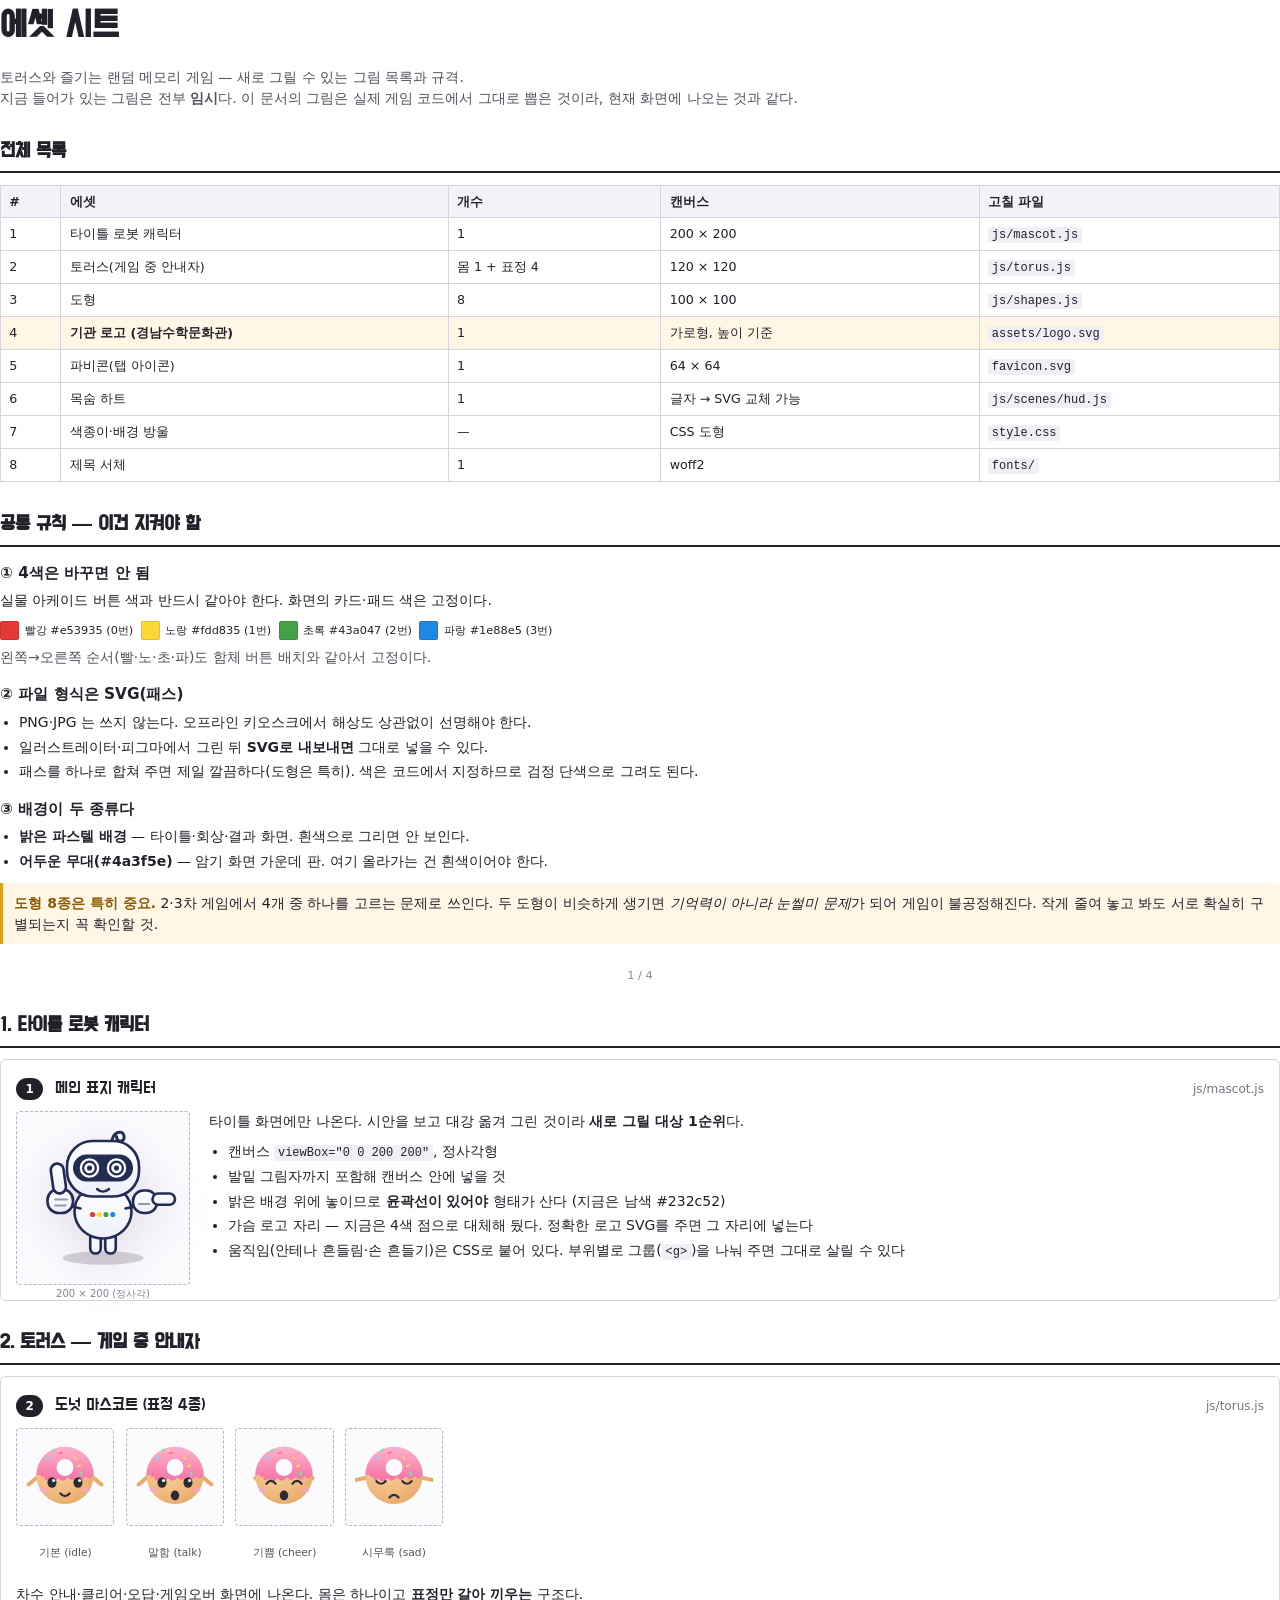
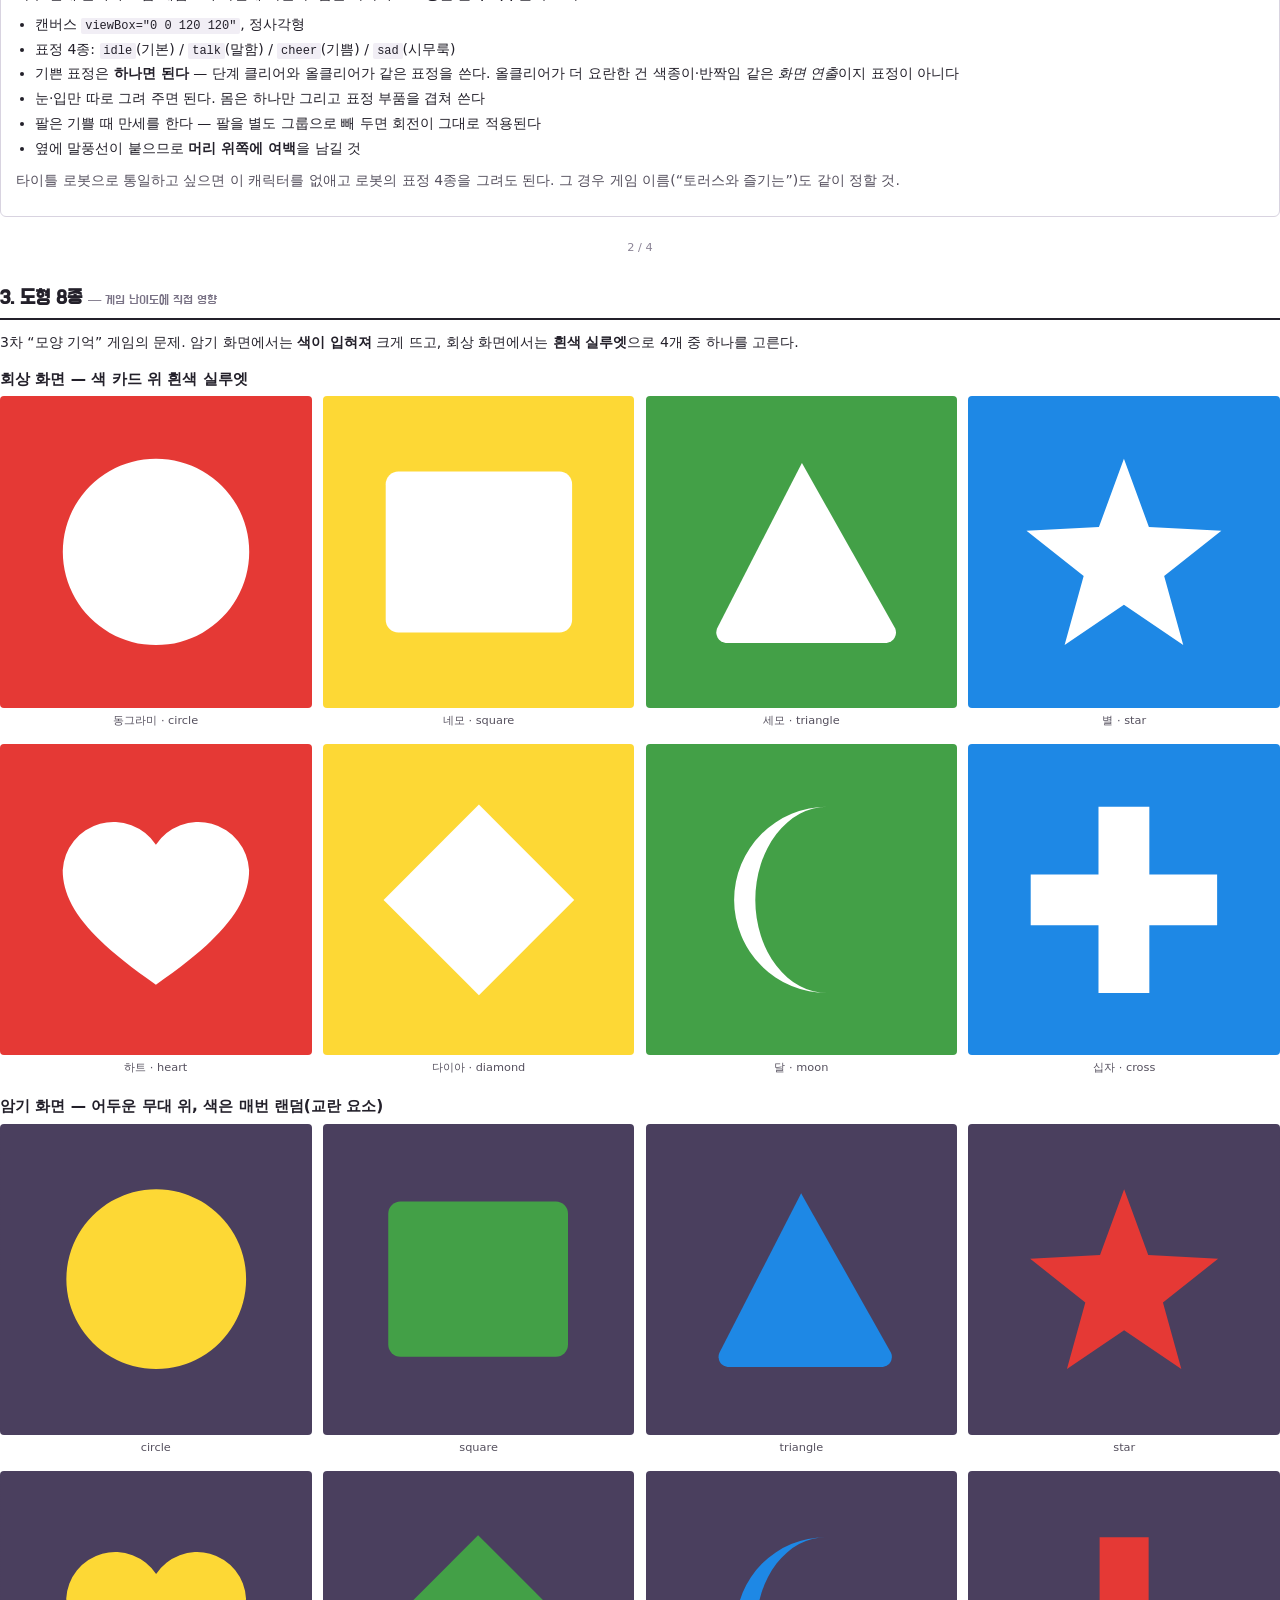
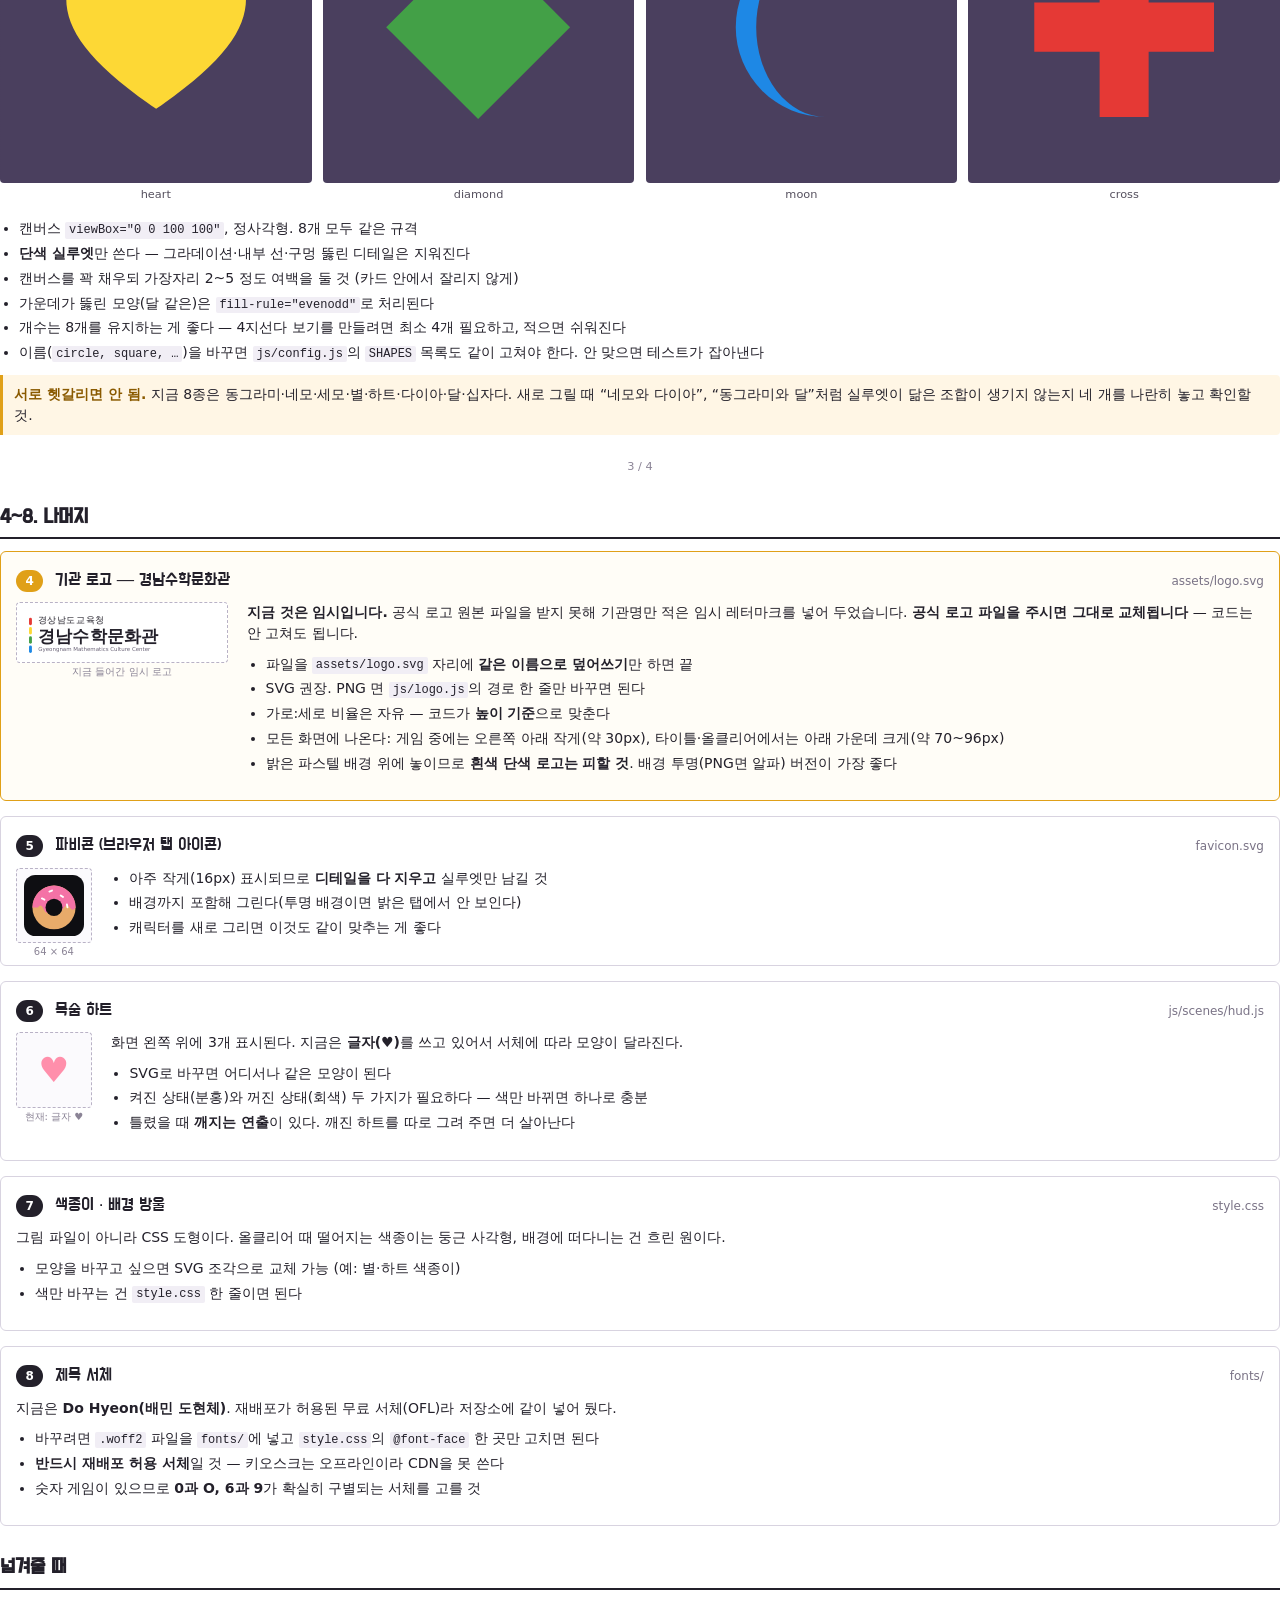
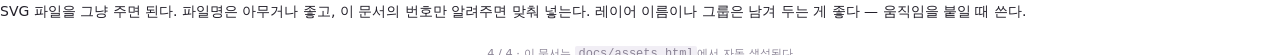
==== docs/assets.html @ 776a16c3 "토러스 표정에서 celebrate 를 없애고 cheer 로 합친다 cheer(단계 클리어)와 celebrate(올클리어)는 눈·입·팔·몸 애니메이션이 완전히 같았고, 차이는 스프링" ====
<!DOCTYPE html>
<html lang="ko">
<head>
<meta charset="utf-8">
<title>에셋 시트 — 토러스와 즐기는 랜덤 메모리 게임</title>

<!-- 게임의 실제 스타일을 그대로 불러와, 시트에 찍히는 그림이 게임 화면과 같게 한다 -->
<link rel="stylesheet" href="../style.css">

<style>
  /* style.css 는 키오스크용이라 화면을 꽉 채우고 스크롤을 막는다.
     인쇄용 문서에서는 그 설정을 되돌려야 여러 장으로 나뉜다. */
  html, body {
    height: auto !important;
    overflow: visible !important;
    background: #fff !important;
    cursor: auto !important;
    color: #23202a;
    font-family: system-ui, -apple-system, 'Apple SD Gothic Neo', 'Malgun Gothic', sans-serif;
    font-size: 10.5pt;
    line-height: 1.5;
  }
  body::before, body::after { display: none !important; }

  @page { size: A4; margin: 14mm 13mm; }

  .page { break-after: page; }
  .page:last-child { break-after: auto; }

  h1 { font-family: 'Do Hyeon', sans-serif; font-size: 26pt; margin: 0 0 4mm; }
  h2 {
    font-family: 'Do Hyeon', sans-serif; font-size: 15pt;
    margin: 7mm 0 3mm; padding-bottom: 1.5mm;
    border-bottom: 2px solid #23202a;
  }
  h3 { font-size: 11.5pt; margin: 4mm 0 1.5mm; }
  p  { margin: 0 0 2.5mm; }
  ul { margin: 0 0 3mm; padding-left: 5mm; }
  li { margin-bottom: 1mm; }
  code {
    font-family: ui-monospace, Menlo, Consolas, monospace;
    font-size: 9pt; background: #f1eef5; padding: 0.3mm 1mm; border-radius: 2px;
  }
  .lead { color: #55505e; }
  .warn {
    background: #fff6e5; border-left: 3px solid #e0a018;
    padding: 2.5mm 3mm; margin: 3mm 0; border-radius: 0 4px 4px 0;
  }
  .warn strong { color: #8a5a00; }

  table { width: 100%; border-collapse: collapse; margin: 2mm 0 4mm; font-size: 9.5pt; }
  th, td { border: 1px solid #d8d3e0; padding: 1.6mm 2.2mm; text-align: left; vertical-align: top; }
  th { background: #f4f1f8; font-weight: 600; white-space: nowrap; }

  /* 에셋 한 칸 */
  .asset {
    border: 1px solid #d8d3e0; border-radius: 6px;
    padding: 4mm; margin-bottom: 4mm; break-inside: avoid;
  }
  .asset-head { display: flex; align-items: baseline; gap: 3mm; margin-bottom: 2.5mm; }
  .asset-no {
    background: #23202a; color: #fff; border-radius: 999px;
    padding: 0.5mm 2.5mm; font-size: 9pt; font-weight: 700;
  }
  .asset-name { font-family: 'Do Hyeon', sans-serif; font-size: 13pt; }
  .asset-file { color: #7a7386; font-size: 9pt; margin-left: auto; }

  .asset-row { display: flex; gap: 5mm; align-items: flex-start; }
  .asset-art {
    flex: 0 0 auto; display: flex; gap: 3mm; flex-wrap: wrap;
    align-items: flex-end; justify-content: center;
  }
  .asset-spec { flex: 1; min-width: 0; }

  /* 그림을 담는 규격 상자 — 캔버스 비율을 눈으로 확인하라고 테두리를 둔다 */
  .box {
    border: 1px dashed #b9b2c6; border-radius: 4px;
    display: flex; align-items: center; justify-content: center;
    background: #fbfafd; position: relative;
  }
  .box.dark { background: #4a3f5e; border-color: #4a3f5e; }
  .box-cap {
    position: absolute; bottom: -4.5mm; left: 0; right: 0;
    text-align: center; font-size: 7.5pt; color: #8b8496;
  }
  .art-item { display: flex; flex-direction: column; align-items: center; gap: 5mm; }
  .art-label { font-size: 8pt; color: #55505e; }

  .swatches { display: flex; gap: 2mm; flex-wrap: wrap; }
  .sw { display: flex; align-items: center; gap: 1.5mm; font-size: 8.5pt; }
  .sw i { width: 5mm; height: 5mm; border-radius: 2px; display: block; border: 1px solid rgba(0,0,0,.12); }

  .shape-grid { display: grid; grid-template-columns: repeat(4, 1fr); gap: 4mm 3mm; }
  .shape-cell { text-align: center; }
  .shape-cell .box { width: 100%; aspect-ratio: 1; margin-bottom: 1mm; }
  .shape-cell .art-label { font-size: 8.5pt; }

  .torus-row { display: flex; gap: 3mm; }
  .torus-row .art-item .box { width: 26mm; height: 26mm; }

  .footer { margin-top: 6mm; font-size: 8.5pt; color: #8b8496; text-align: center; }

  /* 인쇄 시 색이 빠지지 않게 */
  * { -webkit-print-color-adjust: exact; print-color-adjust: exact; }
</style>
</head>
<body>

<!-- ================= 1쪽: 개요 ================= -->
<section class="page">
  <h1>에셋 시트</h1>
  <p class="lead">
    토러스와 즐기는 랜덤 메모리 게임 — 새로 그릴 수 있는 그림 목록과 규격.<br>
    지금 들어가 있는 그림은 전부 <strong>임시</strong>다. 이 문서의 그림은 실제 게임 코드에서
    그대로 뽑은 것이라, 현재 화면에 나오는 것과 같다.
  </p>

  <h2>전체 목록</h2>
  <table>
    <tr><th>#</th><th>에셋</th><th>개수</th><th>캔버스</th><th>고칠 파일</th></tr>
    <tr><td>1</td><td>타이틀 로봇 캐릭터</td><td>1</td><td>200 × 200</td><td><code>js/mascot.js</code></td></tr>
    <tr><td>2</td><td>토러스(게임 중 안내자)</td><td>몸 1 + 표정 4</td><td>120 × 120</td><td><code>js/torus.js</code></td></tr>
    <tr><td>3</td><td>도형</td><td>8</td><td>100 × 100</td><td><code>js/shapes.js</code></td></tr>
    <tr style="background:#fff6e5"><td>4</td><td><strong>기관 로고 (경남수학문화관)</strong></td><td>1</td><td>가로형, 높이 기준</td><td><code>assets/logo.svg</code></td></tr>
    <tr><td>5</td><td>파비콘(탭 아이콘)</td><td>1</td><td>64 × 64</td><td><code>favicon.svg</code></td></tr>
    <tr><td>6</td><td>목숨 하트</td><td>1</td><td>글자 → SVG 교체 가능</td><td><code>js/scenes/hud.js</code></td></tr>
    <tr><td>7</td><td>색종이·배경 방울</td><td>—</td><td>CSS 도형</td><td><code>style.css</code></td></tr>
    <tr><td>8</td><td>제목 서체</td><td>1</td><td>woff2</td><td><code>fonts/</code></td></tr>
  </table>

  <h2>공통 규칙 — 이건 지켜야 함</h2>

  <h3>① 4색은 바꾸면 안 됨</h3>
  <p>실물 아케이드 버튼 색과 반드시 같아야 한다. 화면의 카드·패드 색은 고정이다.</p>
  <div class="swatches">
    <span class="sw"><i style="background:#e53935"></i> 빨강 #e53935 (0번)</span>
    <span class="sw"><i style="background:#fdd835"></i> 노랑 #fdd835 (1번)</span>
    <span class="sw"><i style="background:#43a047"></i> 초록 #43a047 (2번)</span>
    <span class="sw"><i style="background:#1e88e5"></i> 파랑 #1e88e5 (3번)</span>
  </div>
  <p class="lead" style="margin-top:2mm">
    왼쪽→오른쪽 순서(빨·노·초·파)도 함체 버튼 배치와 같아서 고정이다.
  </p>

  <h3>② 파일 형식은 SVG(패스)</h3>
  <ul>
    <li>PNG·JPG 는 쓰지 않는다. 오프라인 키오스크에서 해상도 상관없이 선명해야 한다.</li>
    <li>일러스트레이터·피그마에서 그린 뒤 <strong>SVG로 내보내면</strong> 그대로 넣을 수 있다.</li>
    <li>패스를 하나로 합쳐 주면 제일 깔끔하다(도형은 특히). 색은 코드에서 지정하므로 검정 단색으로 그려도 된다.</li>
  </ul>

  <h3>③ 배경이 두 종류다</h3>
  <ul>
    <li><strong>밝은 파스텔 배경</strong> — 타이틀·회상·결과 화면. 흰색으로 그리면 안 보인다.</li>
    <li><strong>어두운 무대(#4a3f5e)</strong> — 암기 화면 가운데 판. 여기 올라가는 건 흰색이어야 한다.</li>
  </ul>

  <div class="warn">
    <strong>도형 8종은 특히 중요.</strong> 2·3차 게임에서 4개 중 하나를 고르는 문제로 쓰인다.
    두 도형이 비슷하게 생기면 <em>기억력이 아니라 눈썰미 문제</em>가 되어 게임이 불공정해진다.
    작게 줄여 놓고 봐도 서로 확실히 구별되는지 꼭 확인할 것.
  </div>

  <div class="footer">1 / 4</div>
</section>

<!-- ================= 2쪽: 캐릭터 ================= -->
<section class="page">
  <h2>1. 타이틀 로봇 캐릭터</h2>
  <div class="asset">
    <div class="asset-head">
      <span class="asset-no">1</span>
      <span class="asset-name">메인 표지 캐릭터</span>
      <span class="asset-file">js/mascot.js</span>
    </div>
    <div class="asset-row">
      <div class="asset-art">
        <div class="art-item">
          <div class="box" style="width:46mm;height:46mm" id="slot-mascot">
            <span class="box-cap">200 × 200 (정사각)</span>
          </div>
        </div>
      </div>
      <div class="asset-spec">
        <p>타이틀 화면에만 나온다. 시안을 보고 대강 옮겨 그린 것이라 <strong>새로 그릴 대상 1순위</strong>다.</p>
        <ul>
          <li>캔버스 <code>viewBox="0 0 200 200"</code>, 정사각형</li>
          <li>발밑 그림자까지 포함해 캔버스 안에 넣을 것</li>
          <li>밝은 배경 위에 놓이므로 <strong>윤곽선이 있어야</strong> 형태가 산다 (지금은 남색 #232c52)</li>
          <li>가슴 로고 자리 — 지금은 4색 점으로 대체해 뒀다. 정확한 로고 SVG를 주면 그 자리에 넣는다</li>
          <li>움직임(안테나 흔들림·손 흔들기)은 CSS로 붙어 있다. 부위별로 그룹(<code>&lt;g&gt;</code>)을 나눠 주면 그대로 살릴 수 있다</li>
        </ul>
      </div>
    </div>
  </div>

  <h2>2. 토러스 — 게임 중 안내자</h2>
  <div class="asset">
    <div class="asset-head">
      <span class="asset-no">2</span>
      <span class="asset-name">도넛 마스코트 (표정 4종)</span>
      <span class="asset-file">js/torus.js</span>
    </div>
    <div class="torus-row" id="slot-torus"></div>
    <div class="asset-spec" style="margin-top:6mm">
      <p>차수 안내·클리어·오답·게임오버 화면에 나온다. 몸은 하나이고 <strong>표정만 갈아 끼우는</strong> 구조다.</p>
      <ul>
        <li>캔버스 <code>viewBox="0 0 120 120"</code>, 정사각형</li>
        <li>표정 4종: <code>idle</code>(기본) / <code>talk</code>(말함) / <code>cheer</code>(기쁨) / <code>sad</code>(시무룩)</li>
        <li>기쁜 표정은 <strong>하나면 된다</strong> — 단계 클리어와 올클리어가 같은 표정을 쓴다.
            올클리어가 더 요란한 건 색종이·반짝임 같은 <em>화면 연출</em>이지 표정이 아니다</li>
        <li>눈·입만 따로 그려 주면 된다. 몸은 하나만 그리고 표정 부품을 겹쳐 쓴다</li>
        <li>팔은 기쁠 때 만세를 한다 — 팔을 별도 그룹으로 빼 두면 회전이 그대로 적용된다</li>
        <li>옆에 말풍선이 붙으므로 <strong>머리 위쪽에 여백</strong>을 남길 것</li>
      </ul>
      <p class="lead">
        타이틀 로봇으로 통일하고 싶으면 이 캐릭터를 없애고 로봇의 표정 4종을 그려도 된다.
        그 경우 게임 이름(“토러스와 즐기는”)도 같이 정할 것.
      </p>
    </div>
  </div>

  <div class="footer">2 / 4</div>
</section>

<!-- ================= 3쪽: 도형 ================= -->
<section class="page">
  <h2>3. 도형 8종 <span style="font-size:10pt;font-weight:400;color:#7a7386">— 게임 난이도에 직접 영향</span></h2>

  <p>3차 “모양 기억” 게임의 문제. 암기 화면에서는 <strong>색이 입혀져</strong> 크게 뜨고,
     회상 화면에서는 <strong>흰색 실루엣</strong>으로 4개 중 하나를 고른다.</p>

  <h3>회상 화면 — 색 카드 위 흰색 실루엣</h3>
  <div class="shape-grid" id="slot-shapes-card"></div>

  <h3 style="margin-top:5mm">암기 화면 — 어두운 무대 위, 색은 매번 랜덤(교란 요소)</h3>
  <div class="shape-grid" id="slot-shapes-stage"></div>

  <div class="asset-spec" style="margin-top:4mm">
    <ul>
      <li>캔버스 <code>viewBox="0 0 100 100"</code>, 정사각형. 8개 모두 같은 규격</li>
      <li><strong>단색 실루엣</strong>만 쓴다 — 그라데이션·내부 선·구멍 뚫린 디테일은 지워진다</li>
      <li>캔버스를 꽉 채우되 가장자리 2~5 정도 여백을 둘 것 (카드 안에서 잘리지 않게)</li>
      <li>가운데가 뚫린 모양(달 같은)은 <code>fill-rule="evenodd"</code>로 처리된다</li>
      <li>개수는 8개를 유지하는 게 좋다 — 4지선다 보기를 만들려면 최소 4개 필요하고, 적으면 쉬워진다</li>
      <li>이름(<code>circle, square, …</code>)을 바꾸면 <code>js/config.js</code>의 <code>SHAPES</code> 목록도 같이 고쳐야 한다.
          안 맞으면 테스트가 잡아낸다</li>
    </ul>
    <div class="warn">
      <strong>서로 헷갈리면 안 됨.</strong> 지금 8종은 동그라미·네모·세모·별·하트·다이아·달·십자다.
      새로 그릴 때 “네모와 다이아”, “동그라미와 달”처럼 실루엣이 닮은 조합이 생기지 않는지
      네 개를 나란히 놓고 확인할 것.
    </div>
  </div>

  <div class="footer">3 / 4</div>
</section>

<!-- ================= 4쪽: 나머지 ================= -->
<section class="page">
  <h2>4~8. 나머지</h2>

  <div class="asset" style="border-color:#e0a018;background:#fffdf7">
    <div class="asset-head">
      <span class="asset-no" style="background:#e0a018">4</span>
      <span class="asset-name">기관 로고 — 경남수학문화관</span>
      <span class="asset-file">assets/logo.svg</span>
    </div>
    <div class="asset-row">
      <div class="asset-art">
        <div class="art-item">
          <div class="box" style="width:56mm;height:16mm;background:#fff">
            <img src="../assets/logo.svg" style="max-width:52mm;max-height:13mm" alt="">
            <span class="box-cap">지금 들어간 임시 로고</span>
          </div>
        </div>
      </div>
      <div class="asset-spec">
        <p><strong>지금 것은 임시입니다.</strong> 공식 로고 원본 파일을 받지 못해
           기관명만 적은 임시 레터마크를 넣어 두었습니다.
           <strong>공식 로고 파일을 주시면 그대로 교체됩니다</strong> — 코드는 안 고쳐도 됩니다.</p>
        <ul>
          <li>파일을 <code>assets/logo.svg</code> 자리에 <strong>같은 이름으로 덮어쓰기</strong>만 하면 끝</li>
          <li>SVG 권장. PNG 면 <code>js/logo.js</code>의 경로 한 줄만 바꾸면 된다</li>
          <li>가로:세로 비율은 자유 — 코드가 <strong>높이 기준</strong>으로 맞춘다</li>
          <li>모든 화면에 나온다: 게임 중에는 오른쪽 아래 작게(약 30px),
              타이틀·올클리어에서는 아래 가운데 크게(약 70~96px)</li>
          <li>밝은 파스텔 배경 위에 놓이므로 <strong>흰색 단색 로고는 피할 것</strong>.
              배경 투명(PNG면 알파) 버전이 가장 좋다</li>
        </ul>
      </div>
    </div>
  </div>

  <div class="asset">
    <div class="asset-head">
      <span class="asset-no">5</span><span class="asset-name">파비콘 (브라우저 탭 아이콘)</span>
      <span class="asset-file">favicon.svg</span>
    </div>
    <div class="asset-row">
      <div class="asset-art">
        <div class="art-item">
          <div class="box" style="width:20mm;height:20mm">
            <img src="../favicon.svg" style="width:16mm;height:16mm" alt="">
            <span class="box-cap">64 × 64</span>
          </div>
        </div>
      </div>
      <div class="asset-spec">
        <ul>
          <li>아주 작게(16px) 표시되므로 <strong>디테일을 다 지우고</strong> 실루엣만 남길 것</li>
          <li>배경까지 포함해 그린다(투명 배경이면 밝은 탭에서 안 보인다)</li>
          <li>캐릭터를 새로 그리면 이것도 같이 맞추는 게 좋다</li>
        </ul>
      </div>
    </div>
  </div>

  <div class="asset">
    <div class="asset-head">
      <span class="asset-no">6</span><span class="asset-name">목숨 하트</span>
      <span class="asset-file">js/scenes/hud.js</span>
    </div>
    <div class="asset-row">
      <div class="asset-art">
        <div class="art-item">
          <div class="box" style="width:20mm;height:20mm">
            <span style="font-size:26pt;color:#ff8fab">♥</span>
            <span class="box-cap">현재: 글자 ♥</span>
          </div>
        </div>
      </div>
      <div class="asset-spec">
        <p>화면 왼쪽 위에 3개 표시된다. 지금은 <strong>글자(♥)</strong>를 쓰고 있어서 서체에 따라 모양이 달라진다.</p>
        <ul>
          <li>SVG로 바꾸면 어디서나 같은 모양이 된다</li>
          <li>켜진 상태(분홍)와 꺼진 상태(회색) 두 가지가 필요하다 — 색만 바뀌면 하나로 충분</li>
          <li>틀렸을 때 <strong>깨지는 연출</strong>이 있다. 깨진 하트를 따로 그려 주면 더 살아난다</li>
        </ul>
      </div>
    </div>
  </div>

  <div class="asset">
    <div class="asset-head">
      <span class="asset-no">7</span><span class="asset-name">색종이 · 배경 방울</span>
      <span class="asset-file">style.css</span>
    </div>
    <div class="asset-spec">
      <p>그림 파일이 아니라 CSS 도형이다. 올클리어 때 떨어지는 색종이는 둥근 사각형,
         배경에 떠다니는 건 흐린 원이다.</p>
      <ul>
        <li>모양을 바꾸고 싶으면 SVG 조각으로 교체 가능 (예: 별·하트 색종이)</li>
        <li>색만 바꾸는 건 <code>style.css</code> 한 줄이면 된다</li>
      </ul>
    </div>
  </div>

  <div class="asset">
    <div class="asset-head">
      <span class="asset-no">8</span><span class="asset-name">제목 서체</span>
      <span class="asset-file">fonts/</span>
    </div>
    <div class="asset-spec">
      <p>지금은 <strong>Do Hyeon(배민 도현체)</strong>. 재배포가 허용된 무료 서체(OFL)라 저장소에 같이 넣어 뒀다.</p>
      <ul>
        <li>바꾸려면 <code>.woff2</code> 파일을 <code>fonts/</code>에 넣고 <code>style.css</code>의 <code>@font-face</code> 한 곳만 고치면 된다</li>
        <li><strong>반드시 재배포 허용 서체</strong>일 것 — 키오스크는 오프라인이라 CDN을 못 쓴다</li>
        <li>숫자 게임이 있으므로 <strong>0과 O, 6과 9</strong>가 확실히 구별되는 서체를 고를 것</li>
      </ul>
    </div>
  </div>

  <h2>넘겨줄 때</h2>
  <p>SVG 파일을 그냥 주면 된다. 파일명은 아무거나 좋고, 이 문서의 번호만 알려주면 맞춰 넣는다.
     레이어 이름이나 그룹은 남겨 두는 게 좋다 — 움직임을 붙일 때 쓴다.</p>

  <div class="footer">4 / 4 · 이 문서는 <code>docs/assets.html</code>에서 자동 생성된다</div>
</section>

<script type="module">
  import { createShape, SHAPE_NAMES } from '../js/shapes.js';
  import { createTorus } from '../js/torus.js';
  import { createMascot } from '../js/mascot.js';
  import { STR } from '../js/strings.js';
  import { COLORS } from '../js/config.js';

  const mm = (v) => `${v}mm`;

  // 1. 로봇 캐릭터
  const mascot = createMascot({ size: 150 });
  mascot.querySelector('.torus-bubble')?.remove();
  document.getElementById('slot-mascot').prepend(mascot);

  // 2. 토러스 표정 4종
  const MOODS = [
    ['idle', '기본'], ['talk', '말함'], ['cheer', '기쁨'],
    ['sad', '시무룩'],
  ];
  const torusRow = document.getElementById('slot-torus');
  for (const [mood, label] of MOODS) {
    const t = createTorus({ size: 78, mood });
    t.querySelector('.torus-bubble')?.remove();
    const box = document.createElement('div');
    box.className = 'box';
    box.append(t);
    const item = document.createElement('div');
    item.className = 'art-item';
    const cap = document.createElement('div');
    cap.className = 'art-label';
    cap.textContent = `${label} (${mood})`;
    item.append(box, cap);
    torusRow.append(item);
  }

  // 3. 도형 8종 — 카드 위 흰색 / 무대 위 컬러
  const cardGrid = document.getElementById('slot-shapes-card');
  const stageGrid = document.getElementById('slot-shapes-stage');

  SHAPE_NAMES.forEach((name, i) => {
    // 색 카드 위 흰색 실루엣
    const c1 = document.createElement('div');
    c1.className = 'shape-cell';
    const b1 = document.createElement('div');
    b1.className = 'box';
    b1.style.background = COLORS[i % 4];
    b1.style.border = 'none';
    b1.append(createShape(name, { size: '68%', color: '#fff' }));
    const l1 = document.createElement('div');
    l1.className = 'art-label';
    l1.textContent = `${STR.SHAPE_NAME[name] ?? name} · ${name}`;
    c1.append(b1, l1);
    cardGrid.append(c1);

    // 어두운 무대 위 컬러
    const c2 = document.createElement('div');
    c2.className = 'shape-cell';
    const b2 = document.createElement('div');
    b2.className = 'box dark';
    b2.append(createShape(name, { size: '66%', color: COLORS[(i + 1) % 4] }));
    const l2 = document.createElement('div');
    l2.className = 'art-label';
    l2.textContent = name;
    c2.append(b2, l2);
    stageGrid.append(c2);
  });

  document.documentElement.dataset.ready = '1';
</script>
</body>
</html>
---- style.css ----
/* ==================================================================
   토러스와 즐기는 랜덤 메모리 게임 — 스타일시트
   1920×1080(16:9) 기준으로 디자인하되 vw/vh·clamp 로 반응형.

   분위기: 밝고 화사한 파스텔. 배경은 크림+라벤더 그라데이션이고
   요소는 전부 둥글고 그림자가 부드럽다.
   단, 4색(빨노초파)은 실물 아케이드 버튼과 반드시 같아야 하므로 그대로 둔다.
   ================================================================== */

/* 로컬 번들 웹폰트 — CDN 링크 금지(오프라인 키오스크 필수 조건).
   Do Hyeon (배민 도현체), SIL Open Font License 1.1. 출처는 README 참조. */
@font-face {
  font-family: 'Do Hyeon';
  src: url('fonts/DoHyeon-Regular.woff2') format('woff2');
  font-weight: 400;
  font-style: normal;
  font-display: swap;
}

:root {
  /* 실물 버튼과 일치해야 하는 4색 — 절대 바꾸지 않는다 */
  --c-red: #e53935;
  --c-yellow: #fdd835;
  --c-green: #43a047;
  --c-blue: #1e88e5;

  /* 화사한 파스텔 팔레트 */
  --bg-1: #fff6f2;          /* 크림 */
  --bg-2: #f4f0ff;          /* 연보라 */
  --bg-3: #eafaf7;          /* 민트 */
  --panel: #ffffff;
  --ink: #4b3f57;           /* 따뜻한 진보라 회색 */
  --ink-dim: #a094ab;
  --pink: #ff8fab;
  --lav: #b9a7ff;
  --mint: #6fd8c1;
  --sun: #ffc247;

  /* 제시 화면의 '무대' — 흰 숫자·모양이 또렷하려면 어두운 판이 필요하다 */
  --stage: #4a3f5e;
  --stage-2: #3a3049;

  --display: 'Do Hyeon', 'Apple SD Gothic Neo', 'Malgun Gothic',
             'Noto Sans KR', sans-serif;
  --body: system-ui, -apple-system, 'Apple SD Gothic Neo', 'Malgun Gothic',
          'Noto Sans KR', sans-serif;

  --radius: 24px;
  --hud-h: 9vh;
  --shadow-soft: 0 10px 30px rgba(120, 90, 140, 0.16);
}

/* ---------------- 리셋 · 키오스크 ---------------- */

*, *::before, *::after { box-sizing: border-box; }

html, body {
  margin: 0;
  padding: 0;
  height: 100%;
  overflow: hidden;                 /* 스크롤바가 보이면 안 된다 */
  color: var(--ink);
  font-family: var(--body);
}

body {
  cursor: none;                     /* 키오스크: 마우스 커서 숨김 */
  user-select: none;
  -webkit-user-select: none;
  -webkit-tap-highlight-color: transparent;
  overscroll-behavior: none;
  touch-action: manipulation;

  /* 은은하게 흐르는 파스텔 배경 */
  background:
    radial-gradient(120vh 90vh at 12% 8%,  #ffe8f0 0%, transparent 62%),
    radial-gradient(110vh 90vh at 88% 14%, #e6f0ff 0%, transparent 60%),
    radial-gradient(120vh 90vh at 50% 100%, var(--bg-3) 0%, transparent 58%),
    linear-gradient(160deg, var(--bg-1), var(--bg-2));
  background-attachment: fixed;
}

button {
  font: inherit;
  color: inherit;
  border: none;
  cursor: none;
  padding: 0;
}

/* 개발 중 마우스 커서가 필요하면 ?cursor=1 (main.js 에서 클래스를 붙인다) */
body.show-cursor, body.show-cursor button { cursor: default; }

#app {
  position: relative;
  width: 100vw;
  height: 100vh;
  height: 100dvh;
}

/* 배경에 둥둥 떠다니는 장식 — 화면이 심심하지 않게 */
body::before, body::after {
  content: '';
  position: fixed;
  border-radius: 50%;
  pointer-events: none;
  opacity: 0.45;
  z-index: 0;
}
body::before {
  width: 22vh; height: 22vh;
  left: 5vw; bottom: 8vh;
  background: radial-gradient(circle at 35% 32%, #fff, var(--pink));
  animation: float 9s ease-in-out infinite;
}
body::after {
  width: 15vh; height: 15vh;
  right: 7vw; top: 16vh;
  background: radial-gradient(circle at 35% 32%, #fff, var(--lav));
  animation: float 11s ease-in-out infinite reverse;
}
@keyframes float {
  50% { transform: translateY(-26px) translateX(12px); }
}

/* ---------------- 씬 공통 ---------------- */

.scene {
  position: absolute;
  inset: 0;
  z-index: 1;
  display: flex;
  flex-direction: column;
  align-items: center;
  animation: sceneIn 300ms cubic-bezier(0.2, 1.1, 0.4, 1) both;
}

@keyframes sceneIn {
  from { opacity: 0; transform: translateY(10px) scale(0.99); }
  to   { opacity: 1; transform: none; }
}

.intro-body, .present-body, .recall-body, .clear-body,
.miss-body, .gameover-body, .allclear-body {
  flex: 1;
  width: 100%;
  display: flex;
  flex-direction: column;
  align-items: center;
  justify-content: center;
  gap: 2.2vh;
  min-height: 0;
  padding: 2vh 4vw;
}

/* ---------------- HUD ---------------- */

.hud {
  flex: 0 0 auto;
  width: 100%;
  height: var(--hud-h);
  display: grid;
  grid-template-columns: 1fr auto 1fr;
  align-items: center;
  padding: 0 3vw;
  gap: 2vw;
}

.hud-left {
  justify-self: start;
  display: flex;
  align-items: center;
  gap: 1.4vw;
}
.hud-right { justify-self: end; }

.hud-hearts { display: flex; gap: 0.7vw; }

.heart {
  font-size: clamp(22px, 3.4vh, 46px);
  line-height: 1;
  transition: color 200ms, transform 200ms, opacity 200ms;
}
.heart.on  { color: var(--pink); filter: drop-shadow(0 3px 6px rgba(255, 143, 171, 0.5)); }
.heart.off { color: #ded6e6; }

.heart.breaking { animation: heartBreak 700ms ease-in both; }
@keyframes heartBreak {
  0%   { transform: scale(1.35); color: #fff; }
  30%  { transform: scale(0.9) rotate(-14deg); color: var(--pink); }
  100% { transform: scale(1) rotate(0); color: #ded6e6; }
}

/* 홈으로 돌아가는 방법 — 항상 보이게 */
.hud-home {
  display: flex;
  align-items: center;
  gap: 0.5vw;
  background: rgba(255, 255, 255, 0.78);
  border: 1px solid rgba(160, 140, 180, 0.18);
  border-radius: 999px;
  padding: 0.5vh 1vw;
  font-size: clamp(10px, 1.4vh, 17px);
  color: var(--ink-dim);
  white-space: nowrap;
}
.home-key {
  width: clamp(10px, 1.3vh, 16px);
  height: clamp(10px, 1.3vh, 16px);
  border-radius: 50%;
  background: linear-gradient(135deg, var(--c-red) 0 50%, var(--c-blue) 50% 100%);
  flex: 0 0 auto;
}

/* 차수·단계 배지 — 글자만 두면 밋밋해서 글상자로 감쌌다.
   왼쪽 칸 색이 차수마다 달라 지금 어느 게임인지 색으로도 알 수 있다. */
.hud-stage {
  display: flex;
  align-items: stretch;
  border-radius: 999px;
  overflow: hidden;
  box-shadow: 0 5px 16px rgba(120, 90, 140, 0.2);
  font-family: var(--display);
  font-size: clamp(14px, 2.4vh, 30px);
  line-height: 1;
  white-space: nowrap;
}

.stage-round,
.stage-level {
  display: flex;
  align-items: center;
  padding: 0.9vh 1.5vw;
}

.stage-round {
  background: var(--lav);
  color: #fff;
  letter-spacing: 0.02em;
}
.hud-stage[data-game="1"] .stage-round { background: var(--pink); }
.hud-stage[data-game="2"] .stage-round { background: var(--lav); }
.hud-stage[data-game="3"] .stage-round { background: var(--mint); }

.stage-level {
  background: var(--panel);
  color: var(--ink);
}

.hud-dots { display: flex; gap: 0.7vw; align-items: center; }

.dot {
  width: clamp(10px, 1.5vh, 20px);
  height: clamp(10px, 1.5vh, 20px);
  border-radius: 50%;
  background: #e3dcea;
  transition: background 180ms, transform 180ms;
}
.dot.done { background: var(--mint); }
.dot.current {
  background: var(--sun);
  transform: scale(1.25);
  animation: dotPulse 1.1s ease-in-out infinite;
}
@keyframes dotPulse { 50% { transform: scale(1.45); } }

/* ---------------- 답안 스트립 ---------------- */
/* "5개 중 3번째" + 지금까지 누른 값을 한 줄로 보여 준다 */

.strip {
  display: flex;
  flex-direction: column;
  align-items: center;
  gap: 1vh;
}

.strip-label {
  font-family: var(--display);
  font-size: clamp(13px, 2vh, 26px);
  color: var(--ink-dim);
  letter-spacing: 0.02em;
  min-height: 1.3em;
}

.strip-row {
  display: flex;
  gap: clamp(8px, 1.1vw, 18px);
}

.slot {
  width: clamp(38px, 7vh, 84px);
  height: clamp(38px, 7vh, 84px);
  border-radius: 20px;
  background: rgba(255, 255, 255, 0.72);
  border: 3px dashed #d9cfe4;
  display: flex;
  align-items: center;
  justify-content: center;
  overflow: hidden;
  transition: transform 180ms, border-color 180ms, box-shadow 180ms;
}

.slot.filled {
  border-style: solid;
  border-color: transparent;
  background: var(--stage);
  box-shadow: var(--shadow-soft);
}

.slot.current {
  border-color: var(--sun);
  border-style: solid;
  transform: translateY(-6px) scale(1.06);
  box-shadow: 0 8px 20px rgba(255, 194, 71, 0.4);
  animation: slotPulse 1.2s ease-in-out infinite;
}
@keyframes slotPulse {
  50% { box-shadow: 0 8px 26px rgba(255, 194, 71, 0.66); }
}

/* 오답으로 놓친 자리에 정답을 밝혀 줄 때 */
.slot.revealed {
  background: #efe9f5;
  border: 3px solid var(--c-red);
}
.slot.revealed .slot-digit { color: var(--c-red); }
.slot.revealed .slot-shape svg path { fill: var(--c-red); }

.slot.pop { animation: slotPop 320ms cubic-bezier(0.2, 1.5, 0.4, 1); }
@keyframes slotPop {
  0%   { transform: scale(0.5) rotate(-8deg); }
  60%  { transform: scale(1.14) rotate(3deg); }
  100% { transform: scale(1); }
}

.slot-digit {
  font-family: var(--display);
  font-size: clamp(20px, 4vh, 46px);
  line-height: 1;
  color: #fff;
}
.slot-color {
  width: 66%;
  height: 66%;
  border-radius: 50%;
}
.slot-shape {
  width: 100%; height: 100%;
  display: flex; align-items: center; justify-content: center;
}

/* ---------------- 타이틀 ---------------- */

/* 아래 가운데에 큰 로고가 놓이므로 그만큼 자리를 비워 둔다 */
.scene-title,
.scene-allclear { padding-bottom: clamp(64px, 13vh, 150px); }

.scene-title { justify-content: center; gap: 1.4vh; padding-top: 3vh; }

/* 캐릭터와 카드가 겹쳐 놓인 표지 영역 */
.title-hero {
  position: relative;
  display: flex;
  align-items: flex-end;
  justify-content: center;
  /* 아래로 걸쳐 놓은 카드가 다음 줄(기록 문구)을 침범하지 않도록 자리를 비워 둔다 */
  padding-bottom: clamp(26px, 4.5vh, 56px);
}

.title-mascot { display: flex; justify-content: center; }

/* 캐릭터가 들고 있는 듯 좌우로 펼쳐지는 카드 4장 */
.title-cards {
  position: absolute;
  left: 50%;
  bottom: 0;
  transform: translateX(-50%);
  display: flex;
  gap: clamp(10px, 1.7vw, 30px);
  width: max-content;
  pointer-events: none;
}

.title-card {
  width: clamp(38px, 5.4vh, 74px);
  height: clamp(38px, 5.4vh, 74px);
  border-radius: 16px;
  display: flex;
  align-items: center;
  justify-content: center;
  box-shadow: var(--shadow-soft);
  animation: cardFloat 3.4s ease-in-out infinite;
}
/* 바깥쪽 카드일수록 더 기울여 부채처럼 펼친다 */
.title-card:nth-child(1) { transform: rotate(-14deg) translate(-10px, 8px); animation-delay: 0s; }
.title-card:nth-child(2) { transform: rotate(-5deg); animation-delay: 0.2s; }
.title-card:nth-child(3) { transform: rotate(5deg); animation-delay: 0.4s; }
.title-card:nth-child(4) { transform: rotate(14deg) translate(10px, 8px); animation-delay: 0.6s; }

@keyframes cardFloat { 50% { margin-top: -10px; } }

.title-text {
  font-family: var(--display);
  font-size: clamp(34px, 8vh, 96px);
  line-height: 1.18;
  text-align: center;
  margin: 0;
  color: var(--ink);
  text-shadow: 0 4px 0 #fff, 0 10px 24px rgba(140, 110, 160, 0.22);
}

.title-torus { margin: -1vh 0; }

.title-record { text-align: center; }
.record-line {
  font-family: var(--display);
  font-size: clamp(18px, 2.8vh, 36px);
  color: #e59b00;
}
.record-sub {
  font-size: clamp(13px, 1.8vh, 22px);
  color: var(--ink-dim);
  margin-top: 0.4vh;
}

.title-press {
  font-family: var(--display);
  font-size: clamp(18px, 3vh, 40px);
  color: var(--ink);
  background: var(--panel);
  border-radius: 999px;
  padding: 1vh 2.6vw;
  box-shadow: var(--shadow-soft);
}

.title-keyhint {
  font-size: clamp(11px, 1.5vh, 18px);
  color: var(--ink-dim);
}

.blink { animation: blink 1.5s ease-in-out infinite; }
@keyframes blink { 50% { opacity: 0.35; } }

/* ---------------- 차수 안내 ---------------- */

.intro-title {
  font-family: var(--display);
  font-size: clamp(34px, 8vh, 92px);
  margin: 0;
  color: var(--ink);
  text-shadow: 0 4px 0 #fff;
  animation: popIn 420ms cubic-bezier(0.2, 1.4, 0.4, 1) both;
}

.intro-icon { display: flex; gap: 1.4vw; align-items: center; }

.intro-swatch {
  width: clamp(34px, 5vw, 86px);
  height: clamp(34px, 5vw, 86px);
  border-radius: 20px;
  box-shadow: var(--shadow-soft);
}
.intro-swatch:nth-child(1) { background: var(--c-red); }
.intro-swatch:nth-child(2) { background: var(--c-yellow); }
.intro-swatch:nth-child(3) { background: var(--c-green); }
.intro-swatch:nth-child(4) { background: var(--c-blue); }

.intro-digit, .intro-shape {
  width: clamp(34px, 5vw, 86px);
  height: clamp(34px, 5vw, 86px);
  border-radius: 20px;
  background: var(--stage);
  box-shadow: var(--shadow-soft);
  display: flex;
  align-items: center;
  justify-content: center;
}
.intro-digit {
  font-family: var(--display);
  font-size: clamp(24px, 3.4vw, 56px);
  color: #fff;
}

.intro-icon > * { animation: popIn 380ms cubic-bezier(0.2, 1.4, 0.4, 1) both; }
.intro-icon > *:nth-child(2) { animation-delay: 70ms; }
.intro-icon > *:nth-child(3) { animation-delay: 140ms; }
.intro-icon > *:nth-child(4) { animation-delay: 210ms; }

/* 차수 안내에서 "아무 버튼이나 누르면 시작" */
.intro-press {
  font-family: var(--display);
  font-size: clamp(16px, 2.6vh, 34px);
  color: var(--ink);
  background: var(--panel);
  border-radius: 999px;
  padding: 1vh 2.6vw;
  box-shadow: var(--shadow-soft);
}

.exit-hint {
  position: absolute;
  bottom: 2.5vh;
  left: 50%;
  transform: translateX(-50%);
  font-size: clamp(11px, 1.5vh, 18px);
  color: var(--ink-dim);
  white-space: nowrap;
}

@keyframes popIn {
  from { opacity: 0; transform: scale(0.6); }
  to   { opacity: 1; transform: scale(1); }
}
.pop-in { animation: popIn 480ms cubic-bezier(0.2, 1.4, 0.4, 1) both; }

/* ---------------- 제시 ---------------- */

/* 흰 숫자·흰 모양이 또렷하게 보이도록 어두운 '무대' 위에 올린다 */
.present-stage {
  flex: 1;
  width: min(78vw, 1100px);
  max-height: 60vh;
  display: flex;
  align-items: center;
  justify-content: center;
  min-height: 0;
  background: linear-gradient(160deg, var(--stage), var(--stage-2));
  border-radius: 40px;
  box-shadow: 0 18px 50px rgba(90, 70, 120, 0.28),
              0 0 0 8px rgba(255, 255, 255, 0.7);
}

.countdown {
  font-family: var(--display);
  font-size: clamp(70px, 22vh, 260px);
  line-height: 1;
  color: #fff;
  animation: countPop 520ms ease-out both;
}
.countdown.go { color: var(--sun); font-size: clamp(50px, 14vh, 170px); }
@keyframes countPop {
  from { opacity: 0; transform: scale(1.8); }
  40%  { opacity: 1; }
  to   { opacity: 0.95; transform: scale(1); }
}

/* 1차: 큰 색상 패널. 색 자체가 정보이므로 텍스트는 넣지 않는다. */
.present-color {
  width: min(40vh, 44vw);
  height: min(40vh, 44vw);
  border-radius: 36px;
  box-shadow: 0 0 90px currentColor;
  animation: itemIn 160ms ease-out both;
}

/* 2차: 흰색 큰 숫자 */
.present-digit {
  font-family: var(--display);
  font-size: clamp(100px, 34vh, 380px);
  line-height: 1;
  color: #fff;
  animation: itemIn 160ms ease-out both;
}

/* 3차: 모양 + 교란용 색 */
.present-shape {
  display: flex;
  align-items: center;
  justify-content: center;
  animation: itemIn 160ms ease-out both;
}
.present-shape svg {
  width: min(36vh, 42vw) !important;
  height: min(36vh, 42vw) !important;
  filter: drop-shadow(0 0 34px rgba(255, 255, 255, 0.28));
}

@keyframes itemIn {
  from { opacity: 0; transform: scale(0.88); }
  to   { opacity: 1; transform: scale(1); }
}

.present-torus {
  position: absolute;
  left: 2.5vw;
  bottom: 2.5vh;
  pointer-events: none;
}

/* ---------------- 회상 ---------------- */

.recall-prompt {
  font-family: var(--display);
  font-size: clamp(24px, 5vh, 62px);
  margin: 0;
  text-align: center;
  color: var(--ink);
  text-shadow: 0 3px 0 #fff;
}

/* 1차 — 4색 버튼 모형 */
.pad-row {
  display: grid;
  grid-template-columns: repeat(4, 1fr);
  gap: clamp(12px, 2vw, 40px);
  width: min(88vw, 1300px);
}

.pad {
  aspect-ratio: 1 / 1;
  border-radius: 50%;
  box-shadow: 0 10px 0 rgba(120, 90, 140, 0.28),
              0 16px 30px rgba(120, 90, 140, 0.22),
              0 0 0 8px rgba(255, 255, 255, 0.75);
  transition: transform 90ms ease-out, filter 120ms;
  max-height: 32vh;
  max-width: 32vh;
  width: 100%;
  justify-self: center;
}

.pad.press { animation: padPress 220ms ease-out; }
@keyframes padPress {
  0%   { transform: translateY(0)   scale(1);    filter: brightness(1); }
  35%  { transform: translateY(8px) scale(0.94); filter: brightness(1.75); }
  100% { transform: translateY(0)   scale(1);    filter: brightness(1); }
}

.pad.wrong { animation: wrongFlash 500ms ease-out both; }
.pad.reveal, .card.reveal { animation: revealPulse 900ms ease-in-out infinite; }

/* 2·3차 — 4지선다 카드 (빨/노/초/파 고정 순서) */
.card-row {
  display: grid;
  grid-template-columns: repeat(4, 1fr);
  gap: clamp(10px, 1.8vw, 34px);
  width: min(88vw, 1300px);
  height: min(36vh, 420px);
}

.card {
  border-radius: var(--radius);
  display: flex;
  align-items: center;
  justify-content: center;
  box-shadow: 0 10px 0 rgba(120, 90, 140, 0.24),
              0 16px 32px rgba(120, 90, 140, 0.2);
  animation: cardIn 260ms cubic-bezier(0.2, 1.3, 0.4, 1) both;
  transition: transform 90ms ease-out, filter 120ms;
  overflow: hidden;
}

@keyframes cardIn {
  from { opacity: 0; transform: translateY(26px) scale(0.94); }
  to   { opacity: 1; transform: none; }
}

/* 흰 글자·흰 도형이 노란 카드 위에서도 또렷하게 보이도록 어두운 테두리를 준다 */
.card-digit {
  font-family: var(--display);
  font-size: clamp(56px, 17vh, 190px);
  line-height: 1;
  color: #fff;
  -webkit-text-stroke: 3px rgba(0, 0, 0, 0.3);
  paint-order: stroke fill;
  text-shadow: 0 4px 0 rgba(0, 0, 0, 0.25);
}

.card-shape {
  display: flex;
  align-items: center;
  justify-content: center;
  width: 100%;
  height: 100%;
  filter: drop-shadow(0 3px 0 rgba(0, 0, 0, 0.22))
          drop-shadow(0 0 2px rgba(0, 0, 0, 0.45));
}

.card.press { animation: cardPress 200ms ease-out; }
@keyframes cardPress {
  35% { transform: translateY(7px) scale(0.96); filter: brightness(1.7); }
}

.card.correct { animation: correctPulse 420ms ease-out both; }
@keyframes correctPulse {
  0%   { box-shadow: 0 0 0 0 rgba(255, 255, 255, 0.95); }
  60%  { box-shadow: 0 0 0 18px rgba(255, 255, 255, 0); filter: brightness(1.45); }
  100% { box-shadow: 0 0 0 0 rgba(255, 255, 255, 0); }
}

.card.wrong { animation: wrongFlash 500ms ease-out both; }

@keyframes wrongFlash {
  0%, 100% { filter: grayscale(0) brightness(1); }
  20%, 60% { filter: grayscale(0.85) brightness(0.55); }
}

@keyframes revealPulse {
  0%, 100% { outline: 6px solid var(--ink); outline-offset: 2px; }
  50%      { outline: 6px solid rgba(75, 63, 87, 0.2); outline-offset: 8px; }
}

/* ---------------- 단계 클리어 ---------------- */

.clear-title {
  font-family: var(--display);
  font-size: clamp(40px, 10vh, 120px);
  margin: 0;
  color: #f59e0b;
  text-shadow: 0 4px 0 #fff, 0 12px 30px rgba(245, 158, 11, 0.3);
}

/* ---------------- 오답 ---------------- */

.shake { animation: sceneIn 300ms ease-out both, shake 520ms ease-in-out; }
@keyframes shake {
  0%, 100% { transform: translateX(0); }
  15% { transform: translateX(-18px); }
  30% { transform: translateX(16px); }
  45% { transform: translateX(-12px); }
  60% { transform: translateX(9px); }
  80% { transform: translateX(-4px); }
}

.miss-title {
  font-family: var(--display);
  font-size: clamp(40px, 9vh, 110px);
  margin: 0;
  color: var(--c-red);
  text-shadow: 0 4px 0 #fff;
}

.miss-answer-label {
  font-size: clamp(15px, 2.4vh, 30px);
  color: var(--ink-dim);
}

.miss-answer-color {
  width: min(20vh, 24vw);
  height: min(20vh, 24vw);
  border-radius: 28px;
  box-shadow: 0 0 60px currentColor, 0 0 0 8px rgba(255, 255, 255, 0.8);
}
.miss-answer-digit {
  font-family: var(--display);
  font-size: clamp(60px, 16vh, 190px);
  line-height: 1;
  color: #fff;
  background: var(--stage);
  border-radius: 32px;
  padding: 0 0.24em;
  box-shadow: var(--shadow-soft);
}
.miss-answer-shape {
  display: flex;
  background: var(--stage);
  border-radius: 32px;
  padding: 1.4vh;
  box-shadow: var(--shadow-soft);
}
.miss-answer-shape svg {
  width: min(17vh, 21vw) !important;
  height: min(17vh, 21vw) !important;
}

/* ---------------- 게임 오버 ---------------- */

.gameover-title {
  font-family: var(--display);
  font-size: clamp(42px, 10vh, 120px);
  margin: 0;
  color: var(--c-red);
  text-shadow: 0 4px 0 #fff;
  letter-spacing: 0.04em;
}

.gameover-record { text-align: center; }

.new-record {
  font-family: var(--display);
  font-size: clamp(22px, 4vh, 52px);
  color: #f59e0b;
  text-shadow: 0 3px 0 #fff;
  animation: popIn 480ms cubic-bezier(0.2, 1.4, 0.4, 1) both,
             recordGlow 1.4s ease-in-out 480ms infinite;
}
@keyframes recordGlow { 50% { transform: scale(1.08); } }

.continue-box {
  background: var(--panel);
  border-radius: var(--radius);
  padding: 2vh 3vw;
  display: flex;
  flex-direction: column;
  gap: 1.1vh;
  align-items: flex-start;
  box-shadow: var(--shadow-soft);
}

.continue-title {
  font-family: var(--display);
  font-size: clamp(17px, 2.6vh, 32px);
  align-self: center;
  margin-bottom: 0.4vh;
}

.continue-row { display: flex; align-items: center; gap: 1vw; }

.continue-dot {
  width: clamp(16px, 2.4vh, 30px);
  height: clamp(16px, 2.4vh, 30px);
  border-radius: 50%;
  flex: 0 0 auto;
  box-shadow: 0 0 14px currentColor;
}

.continue-text { font-size: clamp(14px, 2.1vh, 26px); }

.gameover-countdown {
  font-size: clamp(12px, 1.8vh, 20px);
  color: var(--ink-dim);
  min-height: 1.4em;
}

/* ---------------- 올클리어 ---------------- */

.allclear-title {
  font-family: var(--display);
  font-size: clamp(46px, 12vh, 150px);
  margin: 0;
  background: linear-gradient(90deg, var(--c-red), #f59e0b, var(--c-green), var(--c-blue));
  -webkit-background-clip: text;
  background-clip: text;
  color: transparent;
}

.allclear-sub {
  font-size: clamp(15px, 2.6vh, 32px);
  color: var(--ink);
}

.allclear-press {
  font-family: var(--display);
  font-size: clamp(15px, 2.4vh, 30px);
  color: var(--ink-dim);
}

.confetti { position: absolute; inset: 0; overflow: hidden; pointer-events: none; }

.confetti-bit {
  position: absolute;
  top: -6vh;
  width: 10px;
  height: 18px;
  border-radius: 3px;
  animation-name: fall;
  animation-timing-function: linear;
  animation-iteration-count: infinite;
}
@keyframes fall {
  from { transform: translateY(-10vh) rotate(0deg); opacity: 1; }
  to   { transform: translateY(110vh) rotate(720deg); opacity: 0.9; }
}

/* ---------------- 타이틀 로봇 캐릭터 ---------------- */

.mascot {
  display: flex;
  flex-direction: column;
  align-items: center;
  gap: 1vh;
}

.mascot-body {
  animation: torusBob 3.4s ease-in-out infinite;
  filter: drop-shadow(0 12px 22px rgba(120, 90, 140, 0.18));
}

/* 엄지척 손을 살짝 흔든다 */
.ms-arm-l {
  transform-box: view-box;
  transform-origin: 60px 116px;
  animation: thumbWave 2.6s ease-in-out infinite;
}
@keyframes thumbWave {
  0%, 70%, 100% { transform: rotate(0deg); }
  80%  { transform: rotate(-9deg); }
  90%  { transform: rotate(3deg); }
}

/* 안테나가 통통 튄다 */
.ms-antenna {
  transform-box: view-box;
  transform-origin: 112px 32px;
  animation: antennaWiggle 2.2s ease-in-out infinite;
}
@keyframes antennaWiggle {
  50% { transform: rotate(-12deg); }
}

/* ---------------- 토러스 마스코트 (게임 중 안내자) ---------------- */

.torus {
  display: flex;
  flex-direction: column;
  align-items: center;
  gap: 1vh;
}

.torus-body { animation: torusBob 3s ease-in-out infinite; }
@keyframes torusBob { 50% { transform: translateY(-9px); } }

.torus[data-mood="cheer"] .torus-body { animation: torusHop 620ms ease-in-out infinite; }
@keyframes torusHop { 50% { transform: translateY(-20px) rotate(-4deg); } }

.torus[data-mood="sad"] .torus-body { animation: torusSag 2.4s ease-in-out infinite; }
@keyframes torusSag { 50% { transform: translateY(5px) rotate(3deg); } }

.torus-bubble {
  position: relative;
  max-width: min(60vw, 620px);
  background: var(--panel);
  color: var(--ink);
  font-size: clamp(13px, 2.1vh, 26px);
  line-height: 1.35;
  padding: 1.1vh 1.6vw;
  border-radius: 22px;
  text-align: center;
  box-shadow: var(--shadow-soft);
}
.torus-bubble::after {
  content: '';
  position: absolute;
  bottom: -9px;
  left: 50%;
  transform: translateX(-50%);
  border: 10px solid transparent;
  border-top-color: var(--panel);
  border-bottom: 0;
}
.torus-bubble.pop { animation: popIn 300ms cubic-bezier(0.2, 1.4, 0.4, 1) both; }

/* 표정 부품: 전부 그려 두고 상태에 맞는 것만 보여 준다 */
.tr-eye-open, .tr-eye-happy, .tr-eye-sad,
.tr-mouth-smile, .tr-mouth-open, .tr-mouth-frown { display: none; }

.torus[data-mood="idle"] .tr-eye-open,
.torus[data-mood="idle"] .tr-mouth-smile,
.torus[data-mood="talk"] .tr-eye-open,
.torus[data-mood="talk"] .tr-mouth-open,
.torus[data-mood="cheer"] .tr-eye-happy,
.torus[data-mood="cheer"] .tr-mouth-open,
.torus[data-mood="sad"] .tr-eye-sad,
.torus[data-mood="sad"] .tr-mouth-frown { display: block; }

/* 팔: 기쁠 때 만세 */
.tr-arm-l, .tr-arm-r {
  transform-box: view-box;
  transition: transform 260ms cubic-bezier(0.2, 1.3, 0.4, 1);
}
.tr-arm-l { transform-origin: 16px 66px; }
.tr-arm-r { transform-origin: 104px 66px; }

.torus[data-mood="cheer"] .tr-arm-l { transform: rotate(-95deg); }
.torus[data-mood="cheer"] .tr-arm-r { transform: rotate(95deg); }

.torus[data-mood="sad"] .tr-arm-l { transform: rotate(28deg); }
.torus[data-mood="sad"] .tr-arm-r { transform: rotate(-28deg); }

/* 올클리어에서만 더 요란하게 — 표정을 따로 그리지 않고 씬 단위로 얹는다 */
.scene-allclear .torus .tr-sprinkles { animation: sprinkleFlash 700ms ease-in-out infinite; }
.scene-allclear .torus-body { animation-duration: 480ms; }
@keyframes sprinkleFlash { 50% { opacity: 0.45; } }

.torus[data-mood="sad"] .tr-blush { opacity: 0.3; }

.intro-torus, .clear-torus, .miss-torus, .gameover-torus, .allclear-torus,
.title-torus { display: flex; justify-content: center; }

/* ---------------- 정답·오답 가장자리 플래시 ---------------- */

.edge-flash {
  position: absolute;
  inset: 0;
  opacity: 0;
  pointer-events: none;
}
.edge-flash.on-correct {
  animation: edgeFlash 420ms ease-out;
  box-shadow: inset 0 0 18vh 4vh rgba(111, 216, 193, 0.6);
}
.edge-flash.on-wrong {
  animation: edgeFlash 620ms ease-out;
  box-shadow: inset 0 0 18vh 4vh rgba(229, 57, 53, 0.42);
}
@keyframes edgeFlash {
  0% { opacity: 0; }
  25% { opacity: 1; }
  100% { opacity: 0; }
}

/* ---------------- 오버레이 (씬과 무관하게 상주) ---------------- */

#overlay {
  position: fixed;
  inset: 0;
  pointer-events: none;
  z-index: 10;
}

/* 기관 로고 — 씬과 무관하게 항상 떠 있다.
   평소에는 오른쪽 아래 구석에 작게, 타이틀에서는 아래 가운데에 크게 놓는다. */
.brand {
  position: absolute;
  right: 2vw;
  bottom: 2.2vh;
  display: flex;
  align-items: center;
  transition: all 320ms cubic-bezier(0.2, 1, 0.4, 1);
}
.brand-img {
  height: clamp(20px, 3.4vh, 44px);
  width: auto;
  display: block;
  opacity: 0.75;
}

/* 타이틀에서는 크게 — #overlay 는 #app 의 형제라 :has() 로 현재 씬을 알 수 있다.
   :has() 를 모르는 브라우저에서는 그냥 작은 상태로 남는다(동작에는 지장 없음). */
#app:has(.scene-title) ~ #overlay .brand,
#app:has(.scene-allclear) ~ #overlay .brand {
  right: 50%;
  bottom: 3vh;
  transform: translateX(50%);
}
#app:has(.scene-title) ~ #overlay .brand-img,
#app:has(.scene-allclear) ~ #overlay .brand-img {
  height: clamp(40px, 8vh, 96px);
  opacity: 1;
}

/* 브리지 접속 상태 — 화면 구석의 작은 점 하나로만 표시 (에러 화면 금지).
   오른쪽 아래는 로고 자리가 되었으므로 왼쪽 위 구석으로 옮겼다. */
.ws-status {
  position: absolute;
  left: 8px;
  top: 8px;
  width: 9px;
  height: 9px;
  border-radius: 50%;
  background: #d8cfe2;
  transition: background 300ms, box-shadow 300ms;
}
.ws-status.on {
  background: var(--mint);
  box-shadow: 0 0 8px rgba(111, 216, 193, 0.9);
}

/* 홈으로 나가기 홀드 게이지 (빨+파 2초) */
.hold-gauge {
  position: absolute;
  left: 0;
  top: 0;
  width: 100%;
  height: 8px;
  background: rgba(120, 90, 140, 0.12);
  opacity: 0;
  transition: opacity 160ms;
}
.hold-gauge.on { opacity: 1; }
.hold-bar {
  height: 100%;
  width: 0;
  background: linear-gradient(90deg, var(--c-red), var(--c-blue));
}
.hold-text {
  position: absolute;
  top: 14px;
  left: 50%;
  transform: translateX(-50%);
  background: var(--ink);
  color: #fff;
  font-size: clamp(11px, 1.5vh, 17px);
  padding: 0.5vh 1.4vw;
  border-radius: 999px;
  white-space: nowrap;
}

/* 어트랙트 데모 배지 — HUD 아래에 둬서 진행 점(k/n)을 가리지 않게 한다 */
.attract-badge {
  position: absolute;
  top: calc(var(--hud-h) + 1vh);
  right: 2.4vw;
  display: flex;
  align-items: center;
  gap: 0.6vw;
  background: var(--panel);
  border-radius: 999px;
  padding: 0.7vh 1.4vw;
  font-size: clamp(11px, 1.6vh, 20px);
  color: var(--ink);
  letter-spacing: 0.06em;
  box-shadow: var(--shadow-soft);
}
.attract-dot {
  width: 9px;
  height: 9px;
  border-radius: 50%;
  background: var(--c-red);
  animation: blink 1.2s ease-in-out infinite;
}

/* 데모를 안내하는 토러스 — 씬이 교체돼도 남도록 오버레이에 얹는다 */
.attract-guide {
  position: absolute;
  right: 2.4vw;
  bottom: 3vh;
}

.attract-hint {
  position: absolute;
  bottom: 3vh;
  left: 50%;
  transform: translateX(-50%);
  font-family: var(--display);
  font-size: clamp(15px, 2.4vh, 30px);
  color: var(--ink);
  background: var(--panel);
  border-radius: 999px;
  padding: 0.8vh 2vw;
  box-shadow: var(--shadow-soft);
}

/* ---------------- 세로 화면 대응 (개발용 모바일 테스트) ---------------- */

@media (orientation: portrait) {
  .pad-row, .card-row { grid-template-columns: repeat(2, 1fr); }
  .card-row { height: auto; }
  .card { aspect-ratio: 3 / 4; }
  .pad { max-height: 22vh; max-width: 22vh; }
  .present-stage { width: 92vw; }
}

/* ---------------- 모션 최소화 선호 ---------------- */

@media (prefers-reduced-motion: reduce) {
  *, *::before, *::after {
    animation-duration: 0.01ms !important;
    animation-iteration-count: 1 !important;
    transition-duration: 0.01ms !important;
  }
  .pad.reveal, .card.reveal {
    outline: 6px solid var(--ink);
    outline-offset: 2px;
  }
}
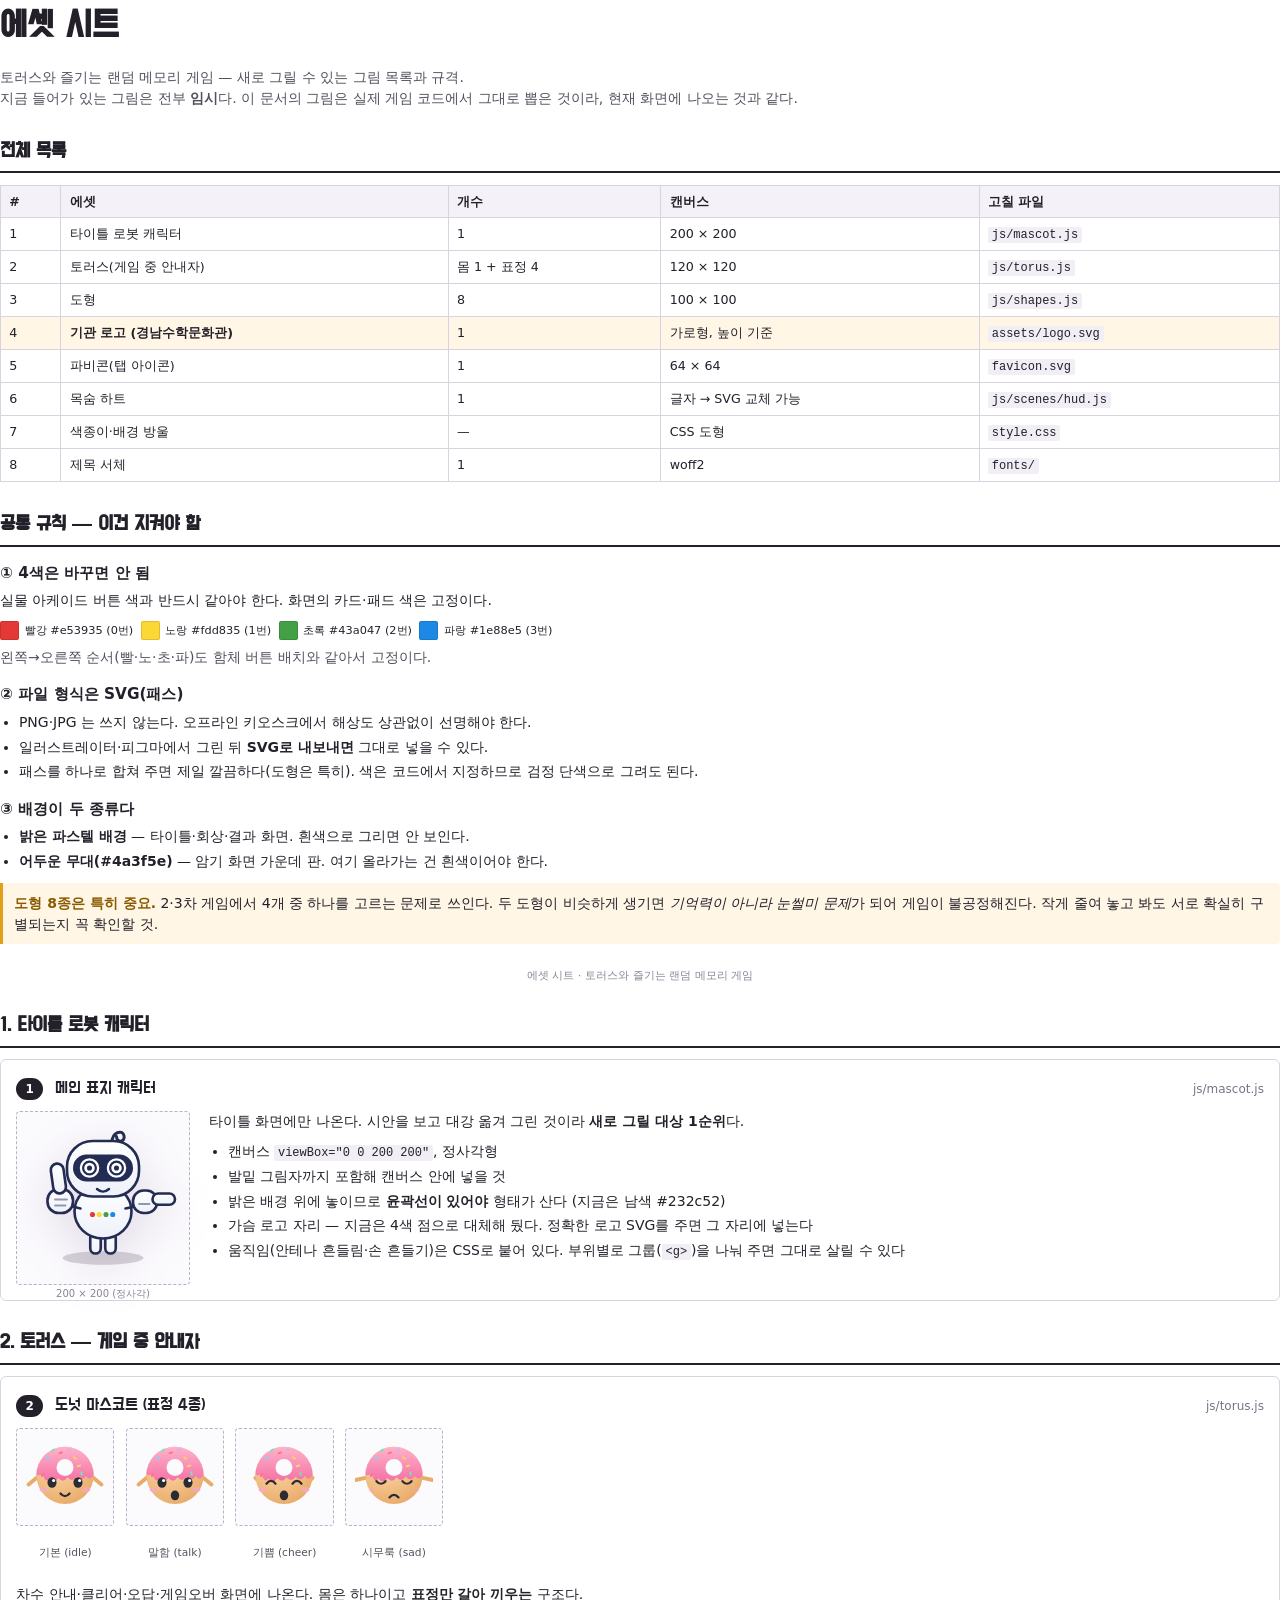
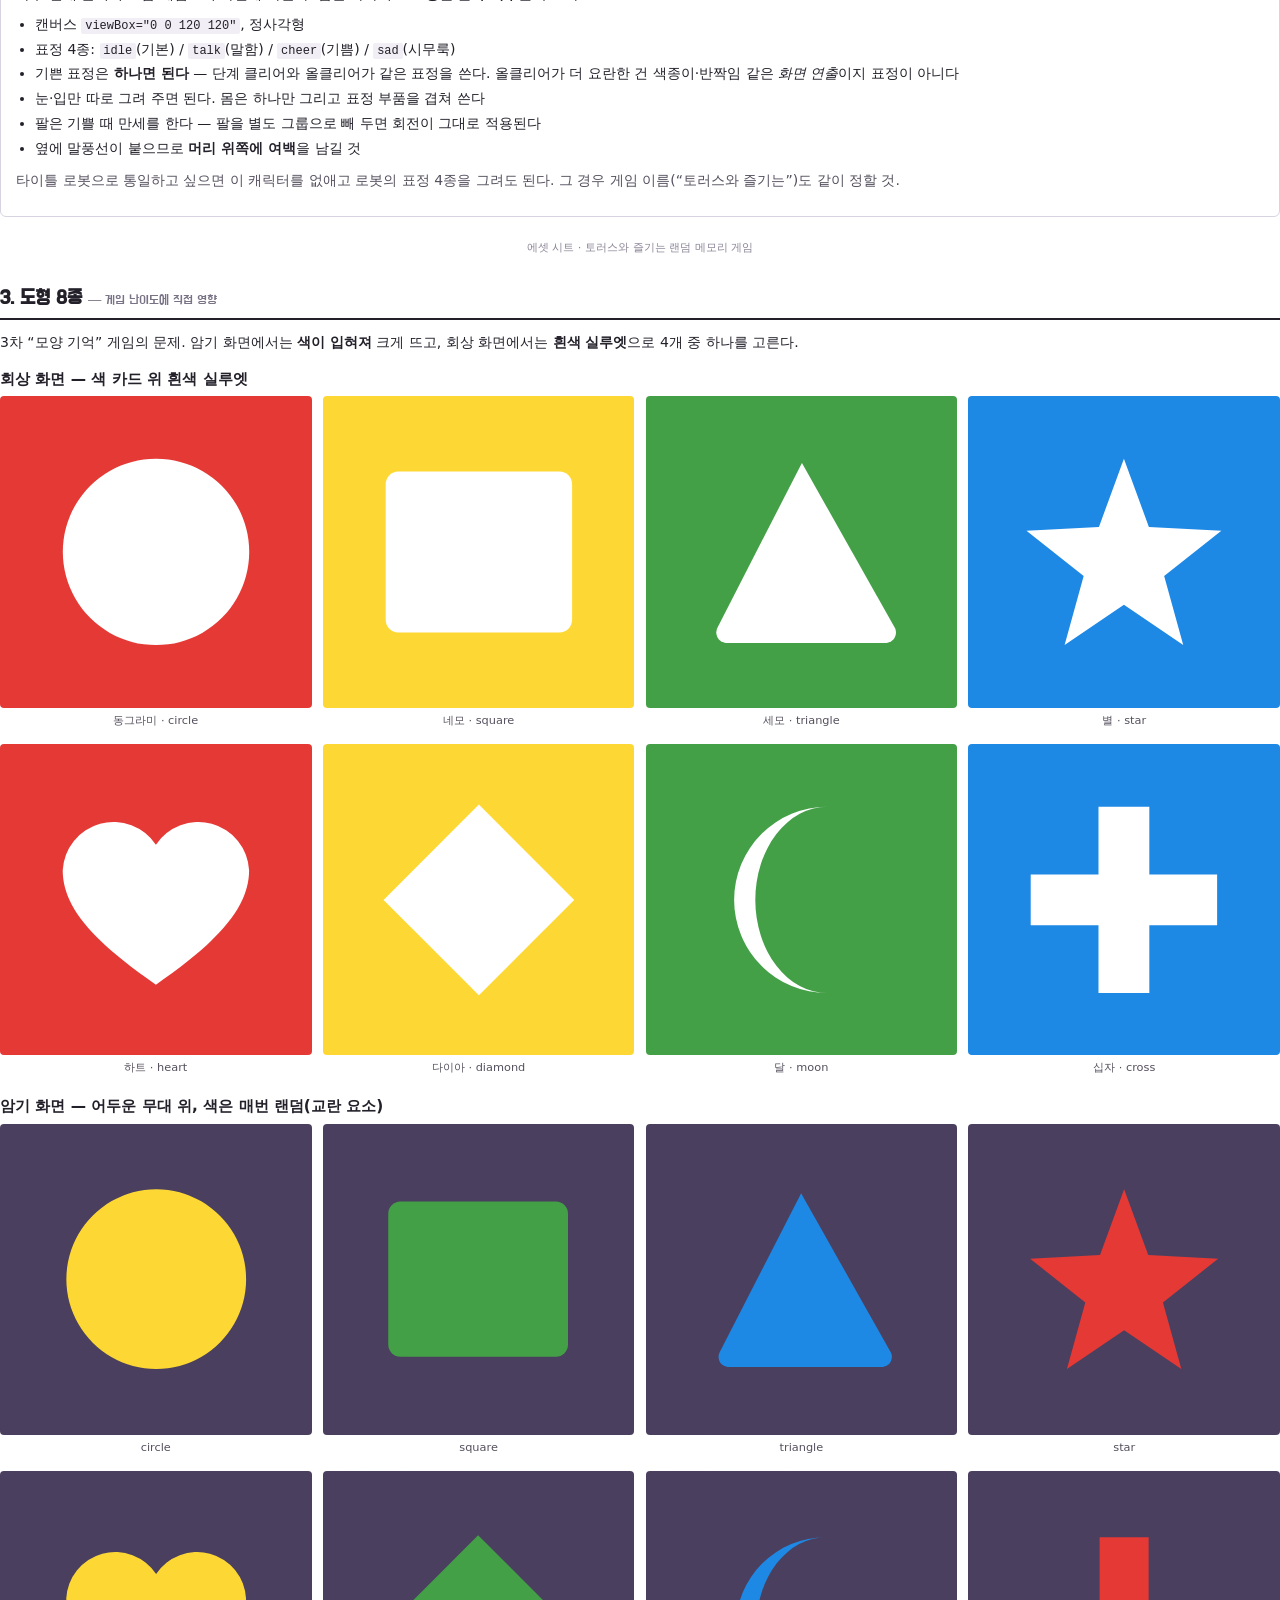
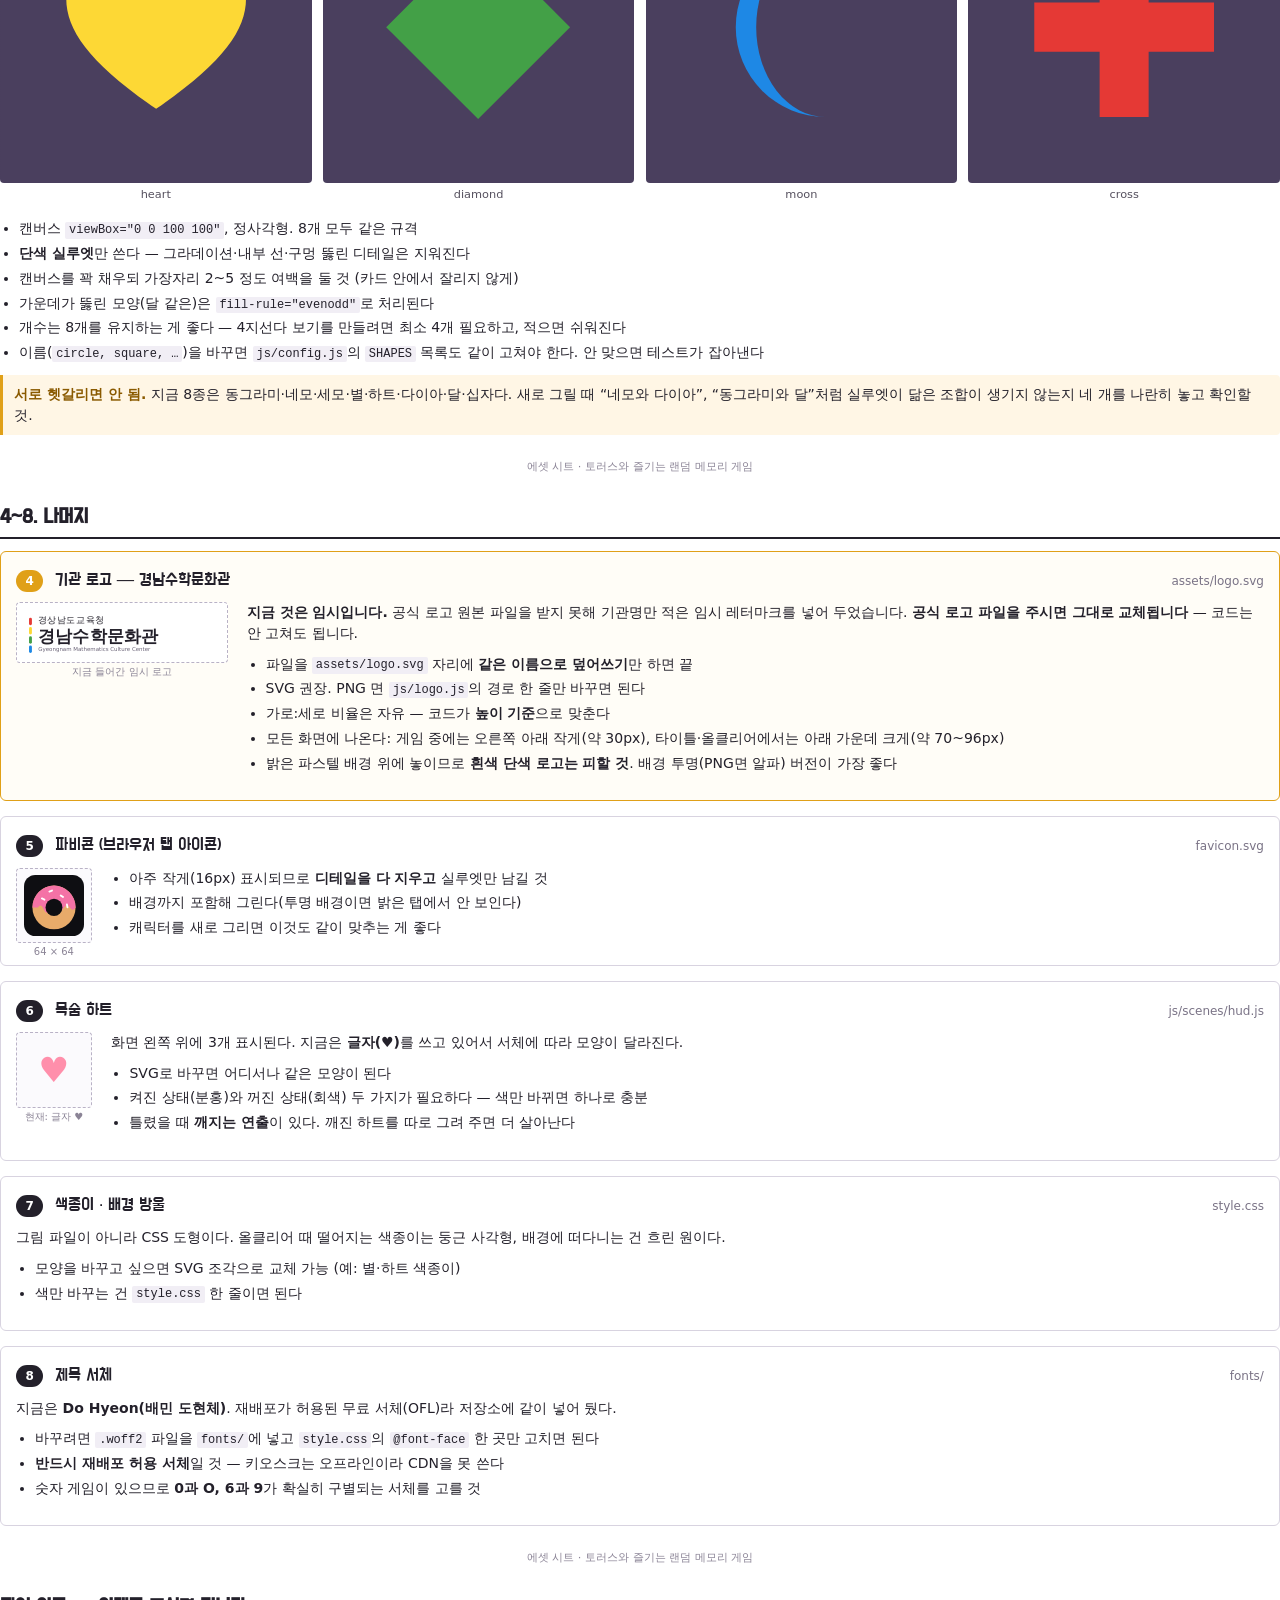
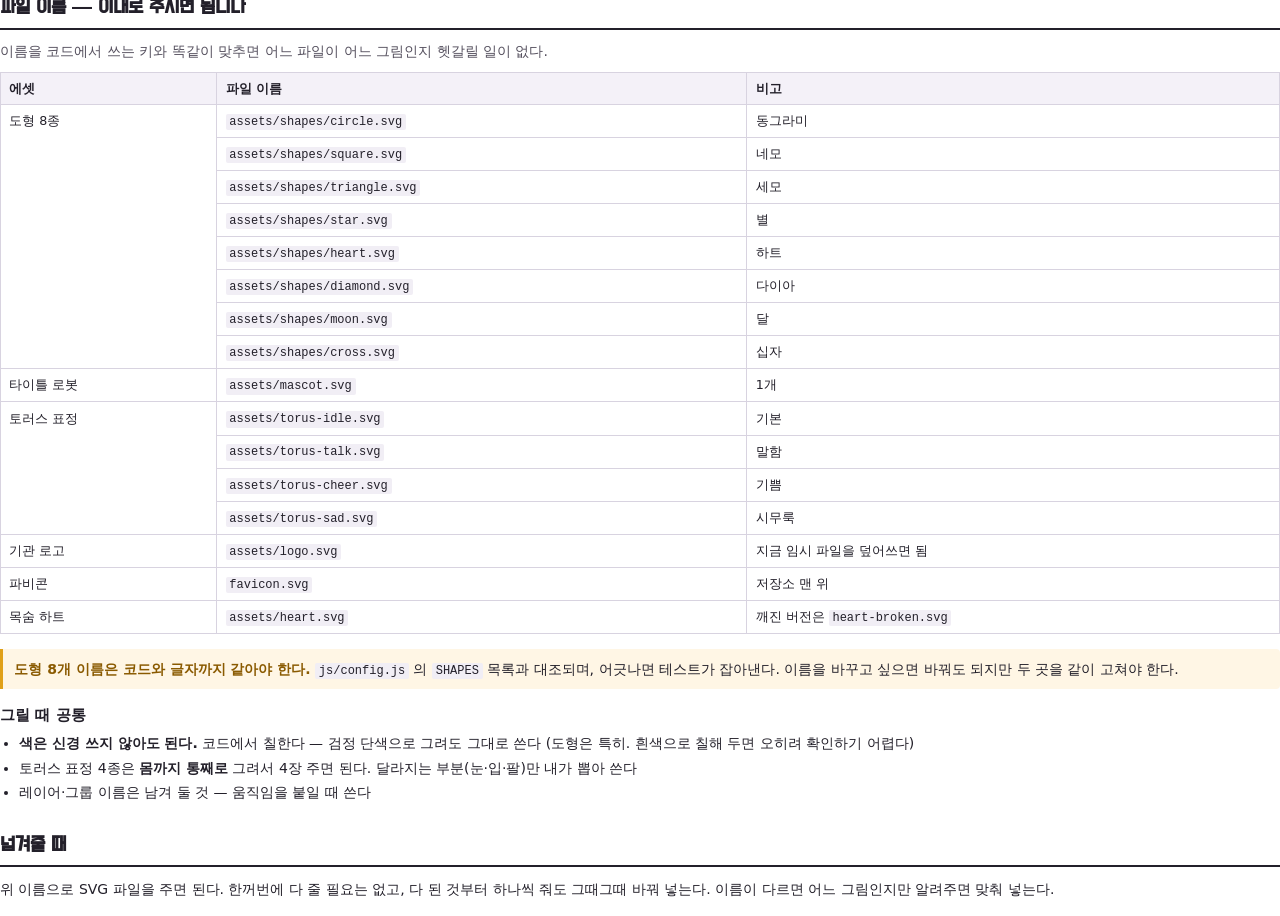
==== commit 83f0eb6d: "에셋 시트에 파일 이름 규칙을 추가한다 새로 그린 그림을 넘겨받을 때 어느 파일이 어느 그림인지 헷갈리지 않도록, 코드에서 쓰는 키와 같은 이름을 쓰기로 하고 표로 정리했다. 도형" ====
--- a/docs/assets.html
+++ b/docs/assets.html
@@ -161,7 +161,7 @@
     작게 줄여 놓고 봐도 서로 확실히 구별되는지 꼭 확인할 것.
   </div>
 
-  <div class="footer">1 / 4</div>
+  <div class="footer">에셋 시트 · 토러스와 즐기는 랜덤 메모리 게임</div>
 </section>
 
 <!-- ================= 2쪽: 캐릭터 ================= -->
@@ -220,7 +220,7 @@
     </div>
   </div>
 
-  <div class="footer">2 / 4</div>
+  <div class="footer">에셋 시트 · 토러스와 즐기는 랜덤 메모리 게임</div>
 </section>
 
 <!-- ================= 3쪽: 도형 ================= -->
@@ -253,7 +253,7 @@
     </div>
   </div>
 
-  <div class="footer">3 / 4</div>
+  <div class="footer">에셋 시트 · 토러스와 즐기는 랜덤 메모리 게임</div>
 </section>
 
 <!-- ================= 4쪽: 나머지 ================= -->
@@ -371,11 +371,62 @@
     </div>
   </div>
 
+  <div class="footer">에셋 시트 · 토러스와 즐기는 랜덤 메모리 게임</div>
+</section>
+
+<!-- ================= 파일 이름 ================= -->
+<section class="page">
+  <h2>파일 이름 — 이대로 주시면 됩니다</h2>
+  <p class="lead">이름을 코드에서 쓰는 키와 똑같이 맞추면 어느 파일이 어느 그림인지 헷갈릴 일이 없다.</p>
+
+  <table>
+    <tr><th>에셋</th><th>파일 이름</th><th>비고</th></tr>
+    <tr>
+      <td rowspan="8">도형 8종</td>
+      <td><code>assets/shapes/circle.svg</code></td><td>동그라미</td>
+    </tr>
+    <tr><td><code>assets/shapes/square.svg</code></td><td>네모</td></tr>
+    <tr><td><code>assets/shapes/triangle.svg</code></td><td>세모</td></tr>
+    <tr><td><code>assets/shapes/star.svg</code></td><td>별</td></tr>
+    <tr><td><code>assets/shapes/heart.svg</code></td><td>하트</td></tr>
+    <tr><td><code>assets/shapes/diamond.svg</code></td><td>다이아</td></tr>
+    <tr><td><code>assets/shapes/moon.svg</code></td><td>달</td></tr>
+    <tr><td><code>assets/shapes/cross.svg</code></td><td>십자</td></tr>
+
+    <tr><td>타이틀 로봇</td><td><code>assets/mascot.svg</code></td><td>1개</td></tr>
+
+    <tr>
+      <td rowspan="4">토러스 표정</td>
+      <td><code>assets/torus-idle.svg</code></td><td>기본</td>
+    </tr>
+    <tr><td><code>assets/torus-talk.svg</code></td><td>말함</td></tr>
+    <tr><td><code>assets/torus-cheer.svg</code></td><td>기쁨</td></tr>
+    <tr><td><code>assets/torus-sad.svg</code></td><td>시무룩</td></tr>
+
+    <tr><td>기관 로고</td><td><code>assets/logo.svg</code></td><td>지금 임시 파일을 덮어쓰면 됨</td></tr>
+    <tr><td>파비콘</td><td><code>favicon.svg</code></td><td>저장소 맨 위</td></tr>
+    <tr><td>목숨 하트</td><td><code>assets/heart.svg</code></td><td>깨진 버전은 <code>heart-broken.svg</code></td></tr>
+  </table>
+
+  <div class="warn">
+    <strong>도형 8개 이름은 코드와 글자까지 같아야 한다.</strong>
+    <code>js/config.js</code> 의 <code>SHAPES</code> 목록과 대조되며, 어긋나면 테스트가 잡아낸다.
+    이름을 바꾸고 싶으면 바꿔도 되지만 두 곳을 같이 고쳐야 한다.
+  </div>
+
+  <h3>그릴 때 공통</h3>
+  <ul>
+    <li><strong>색은 신경 쓰지 않아도 된다.</strong> 코드에서 칠한다 — 검정 단색으로 그려도 그대로 쓴다
+        (도형은 특히. 흰색으로 칠해 두면 오히려 확인하기 어렵다)</li>
+    <li>토러스 표정 4종은 <strong>몸까지 통째로</strong> 그려서 4장 주면 된다. 달라지는 부분(눈·입·팔)만 내가 뽑아 쓴다</li>
+    <li>레이어·그룹 이름은 남겨 둘 것 — 움직임을 붙일 때 쓴다</li>
+  </ul>
+
   <h2>넘겨줄 때</h2>
-  <p>SVG 파일을 그냥 주면 된다. 파일명은 아무거나 좋고, 이 문서의 번호만 알려주면 맞춰 넣는다.
-     레이어 이름이나 그룹은 남겨 두는 게 좋다 — 움직임을 붙일 때 쓴다.</p>
-
-  <div class="footer">4 / 4 · 이 문서는 <code>docs/assets.html</code>에서 자동 생성된다</div>
+  <p>위 이름으로 SVG 파일을 주면 된다. 한꺼번에 다 줄 필요는 없고, 다 된 것부터 하나씩 줘도
+     그때그때 바꿔 넣는다. 이름이 다르면 어느 그림인지만 알려주면 맞춰 넣는다.</p>
+
+  <div class="footer">이 문서는 <code>docs/assets.html</code> 에서 자동 생성된다</div>
 </section>
 
 <script type="module">
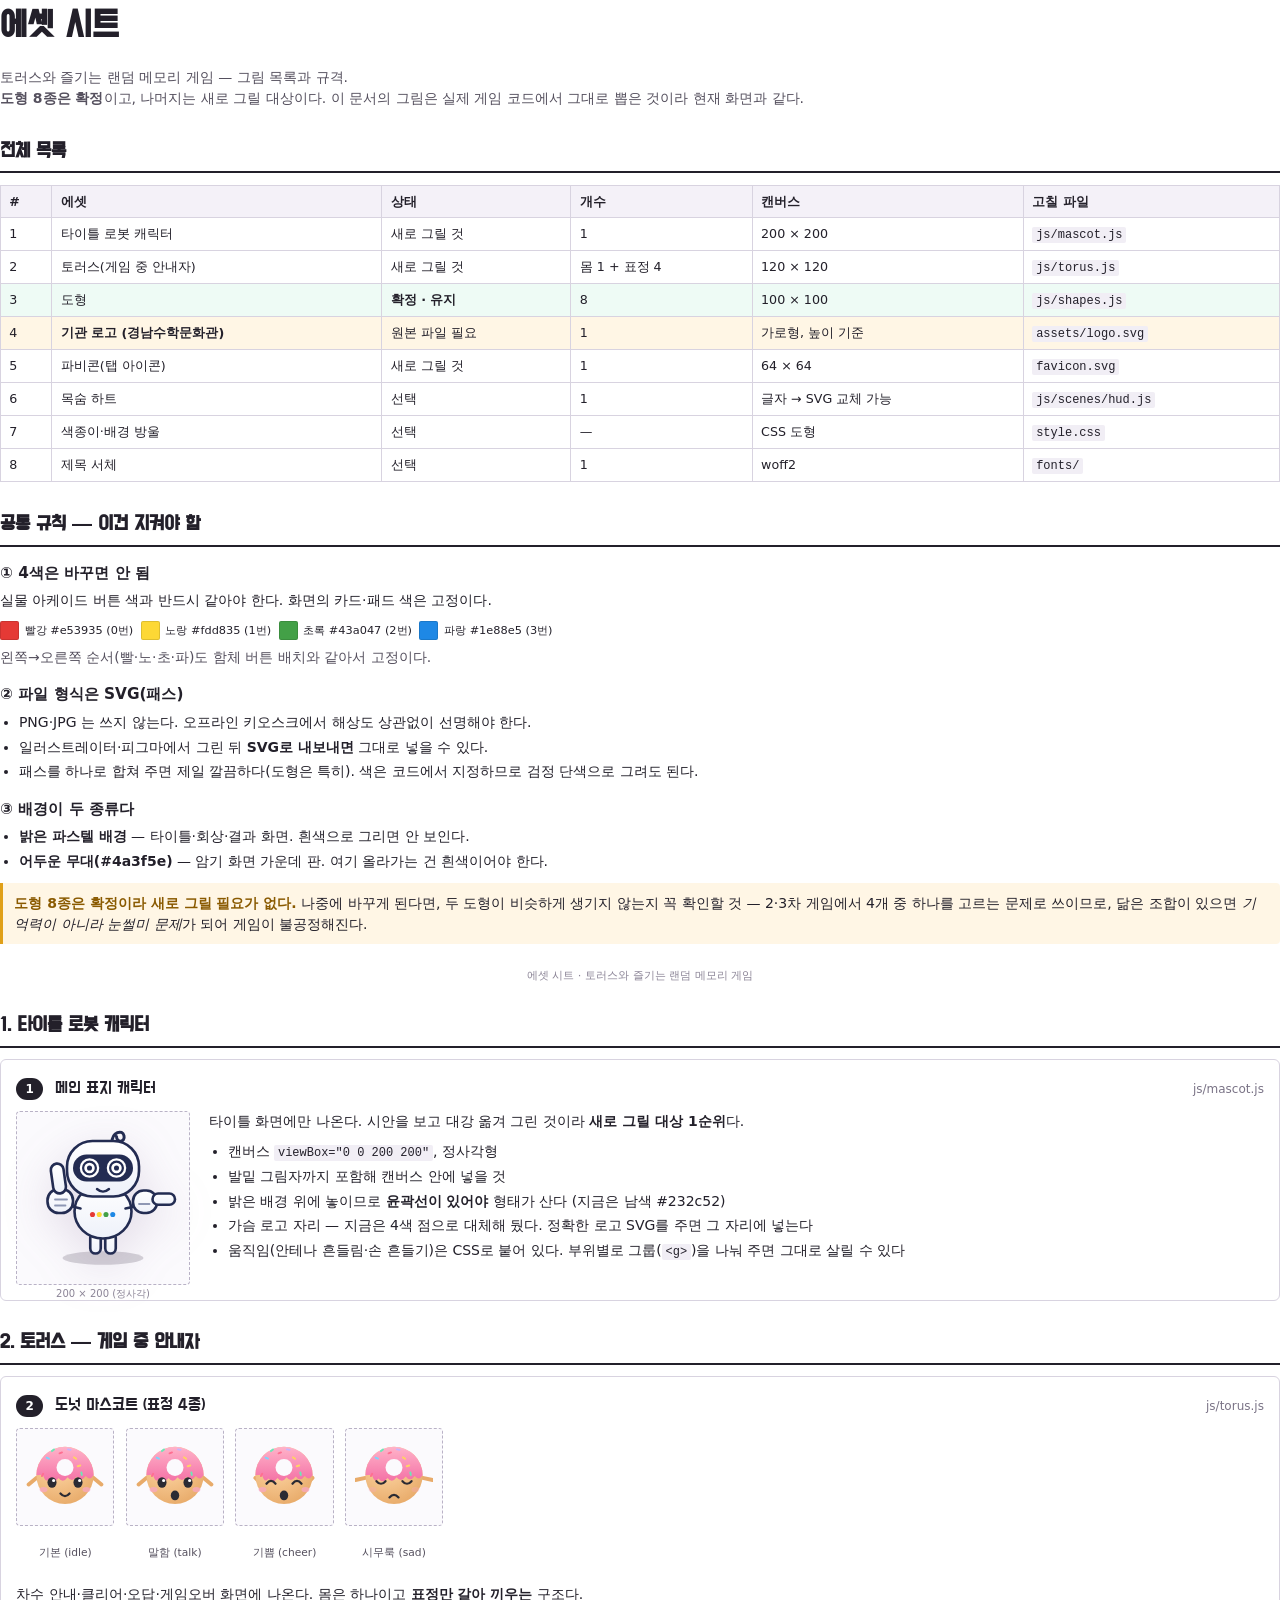
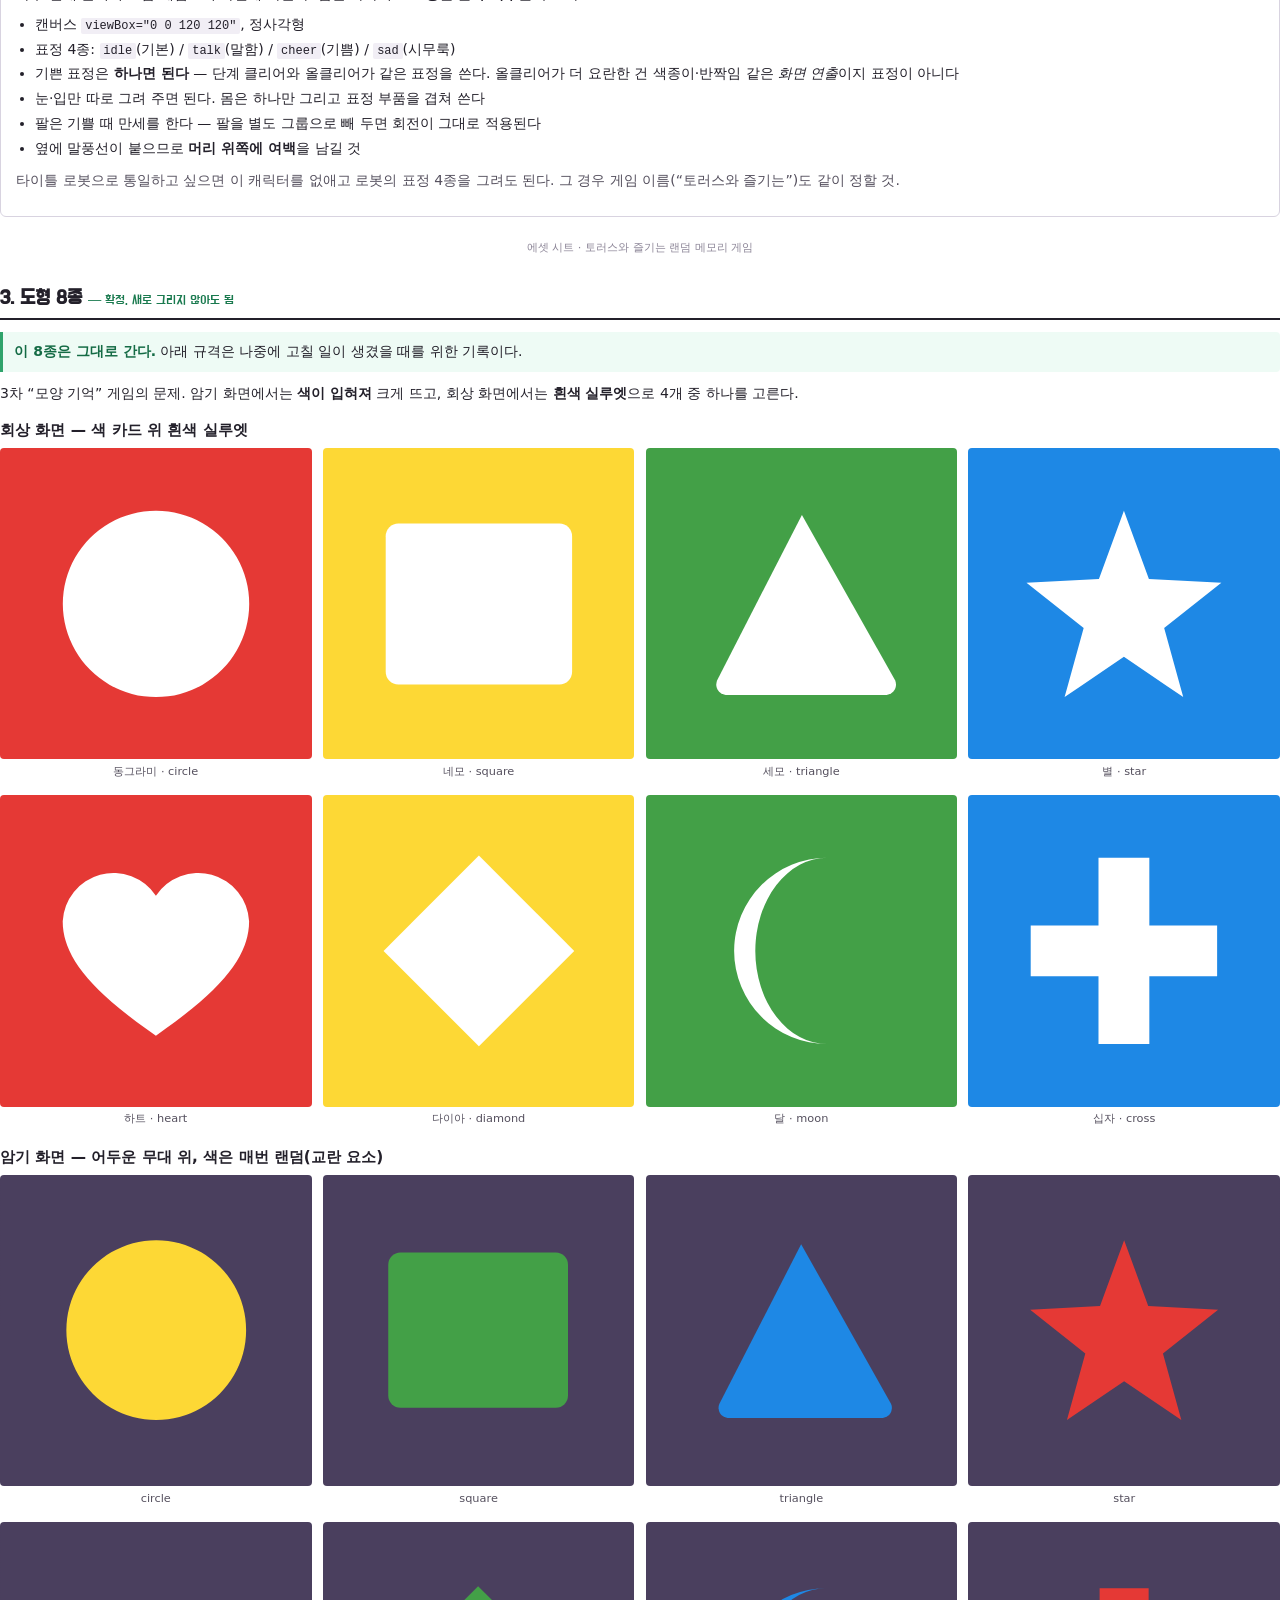
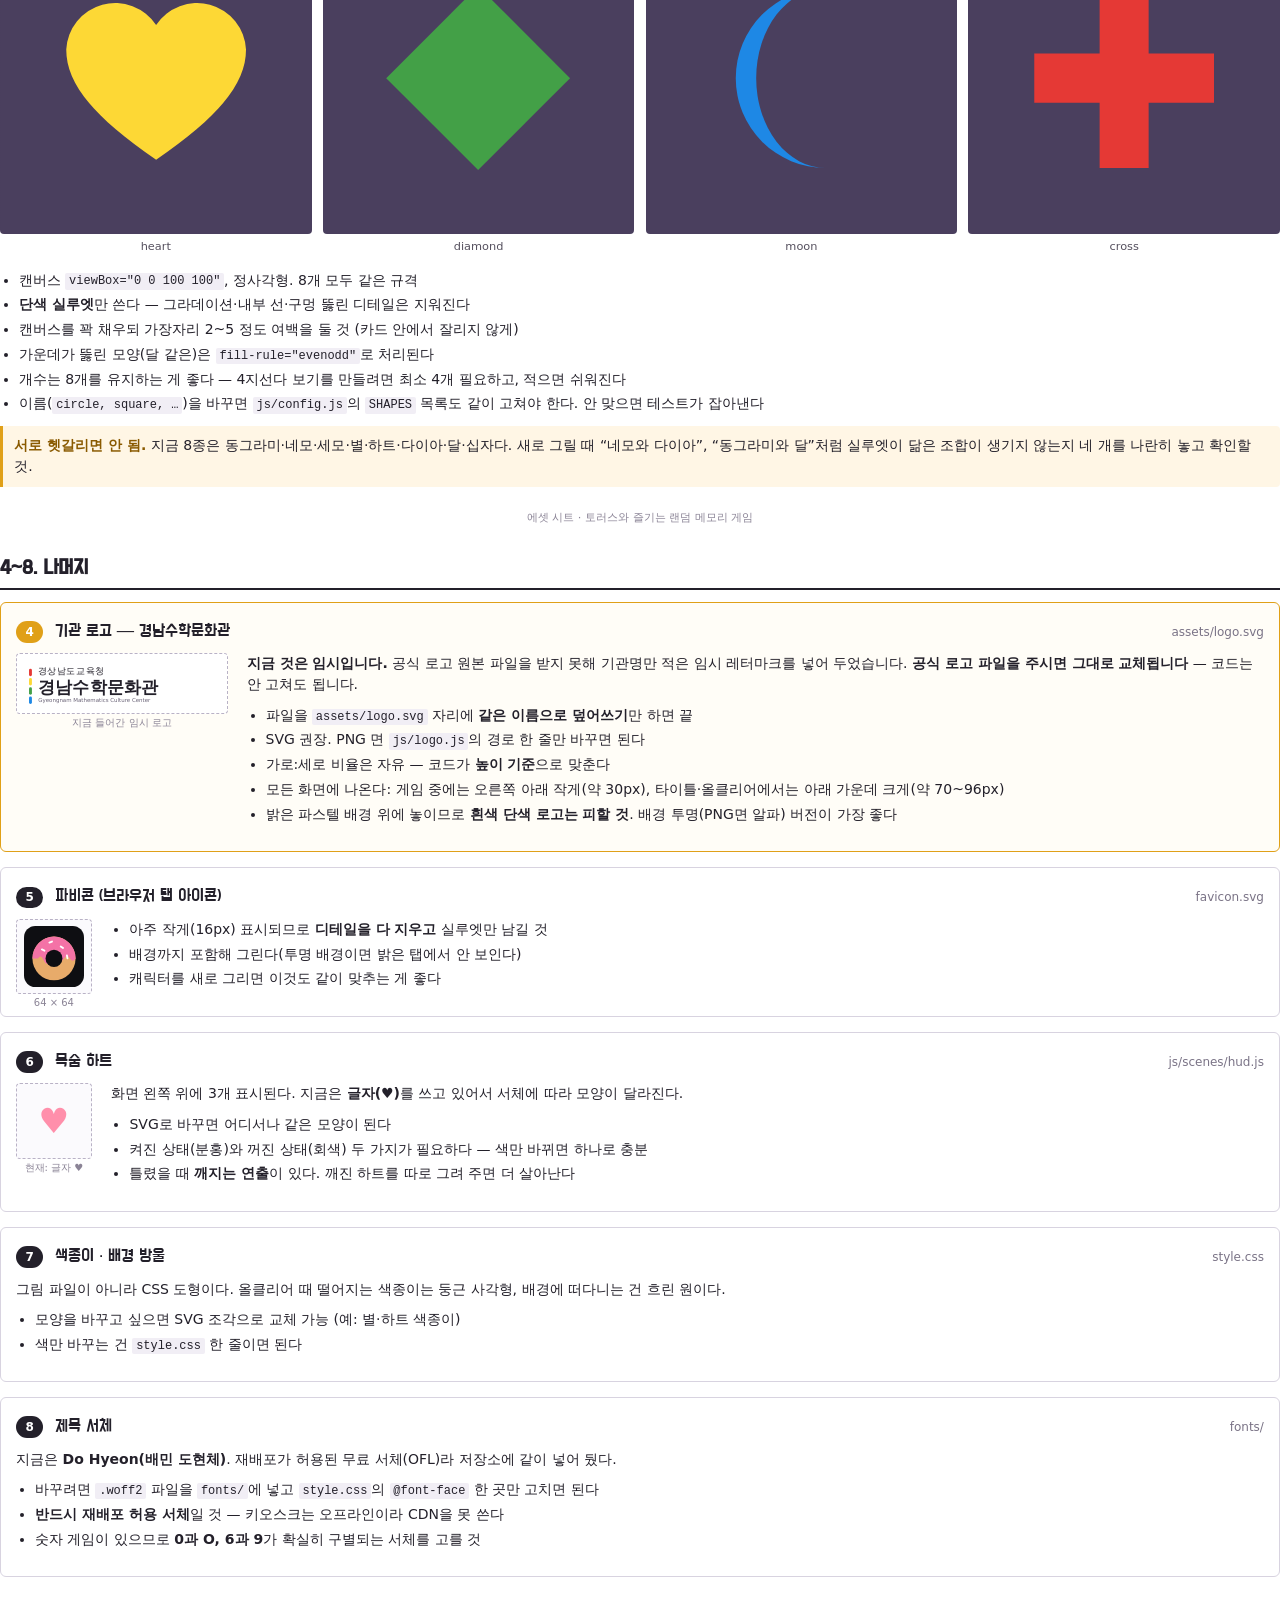
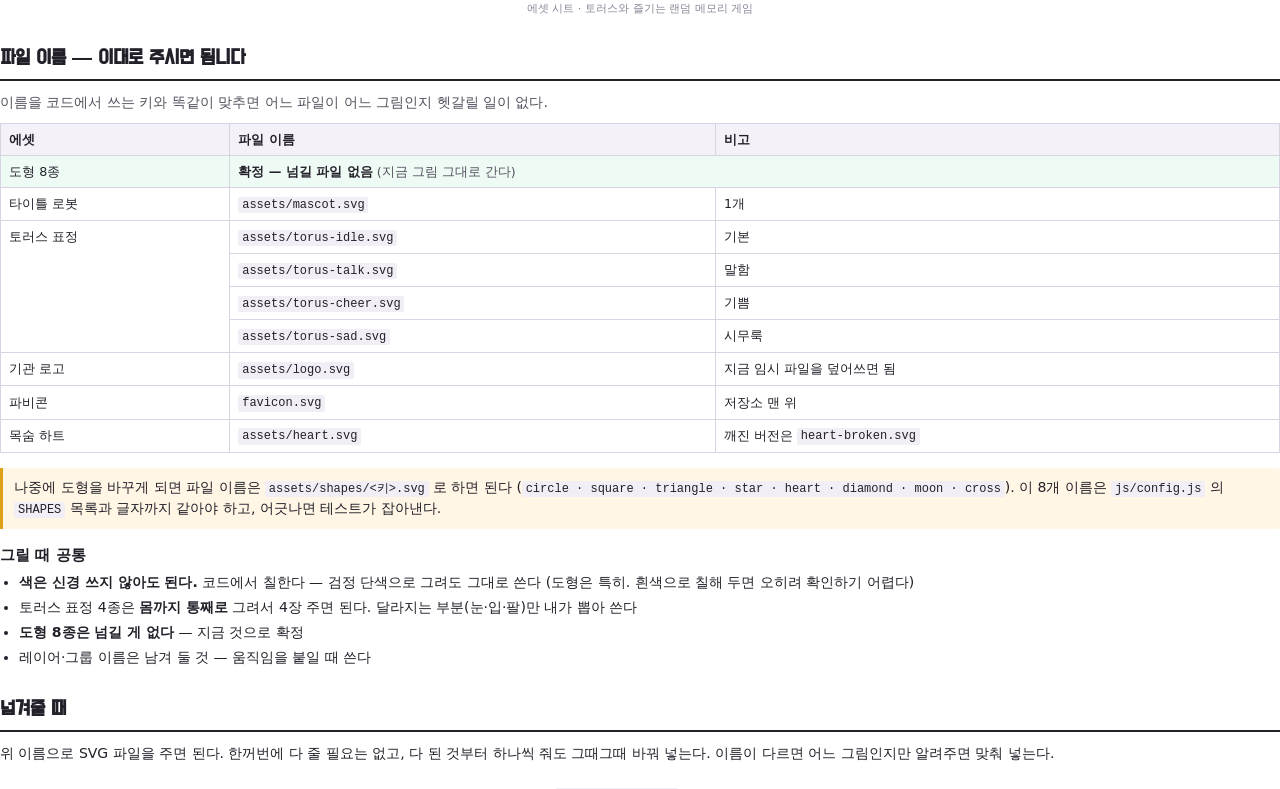
==== commit feb9a3e5: "에셋 시트에서 도형 8종을 확정으로 표시한다 도형은 지금 것으로 간다는 결정을 문서에 반영했다. 전체 목록에 '상태' 열을 넣어 새로 그릴 것과 유지할 것을 구분하고, 파일 이름 " ====
--- a/docs/assets.html
+++ b/docs/assets.html
@@ -110,22 +110,22 @@
 <section class="page">
   <h1>에셋 시트</h1>
   <p class="lead">
-    토러스와 즐기는 랜덤 메모리 게임 — 새로 그릴 수 있는 그림 목록과 규격.<br>
-    지금 들어가 있는 그림은 전부 <strong>임시</strong>다. 이 문서의 그림은 실제 게임 코드에서
-    그대로 뽑은 것이라, 현재 화면에 나오는 것과 같다.
+    토러스와 즐기는 랜덤 메모리 게임 — 그림 목록과 규격.<br>
+    <strong>도형 8종은 확정</strong>이고, 나머지는 새로 그릴 대상이다.
+    이 문서의 그림은 실제 게임 코드에서 그대로 뽑은 것이라 현재 화면과 같다.
   </p>
 
   <h2>전체 목록</h2>
   <table>
-    <tr><th>#</th><th>에셋</th><th>개수</th><th>캔버스</th><th>고칠 파일</th></tr>
-    <tr><td>1</td><td>타이틀 로봇 캐릭터</td><td>1</td><td>200 × 200</td><td><code>js/mascot.js</code></td></tr>
-    <tr><td>2</td><td>토러스(게임 중 안내자)</td><td>몸 1 + 표정 4</td><td>120 × 120</td><td><code>js/torus.js</code></td></tr>
-    <tr><td>3</td><td>도형</td><td>8</td><td>100 × 100</td><td><code>js/shapes.js</code></td></tr>
-    <tr style="background:#fff6e5"><td>4</td><td><strong>기관 로고 (경남수학문화관)</strong></td><td>1</td><td>가로형, 높이 기준</td><td><code>assets/logo.svg</code></td></tr>
-    <tr><td>5</td><td>파비콘(탭 아이콘)</td><td>1</td><td>64 × 64</td><td><code>favicon.svg</code></td></tr>
-    <tr><td>6</td><td>목숨 하트</td><td>1</td><td>글자 → SVG 교체 가능</td><td><code>js/scenes/hud.js</code></td></tr>
-    <tr><td>7</td><td>색종이·배경 방울</td><td>—</td><td>CSS 도형</td><td><code>style.css</code></td></tr>
-    <tr><td>8</td><td>제목 서체</td><td>1</td><td>woff2</td><td><code>fonts/</code></td></tr>
+    <tr><th>#</th><th>에셋</th><th>상태</th><th>개수</th><th>캔버스</th><th>고칠 파일</th></tr>
+    <tr><td>1</td><td>타이틀 로봇 캐릭터</td><td>새로 그릴 것</td><td>1</td><td>200 × 200</td><td><code>js/mascot.js</code></td></tr>
+    <tr><td>2</td><td>토러스(게임 중 안내자)</td><td>새로 그릴 것</td><td>몸 1 + 표정 4</td><td>120 × 120</td><td><code>js/torus.js</code></td></tr>
+    <tr style="background:#eefbf5"><td>3</td><td>도형</td><td><strong>확정 · 유지</strong></td><td>8</td><td>100 × 100</td><td><code>js/shapes.js</code></td></tr>
+    <tr style="background:#fff6e5"><td>4</td><td><strong>기관 로고 (경남수학문화관)</strong></td><td>원본 파일 필요</td><td>1</td><td>가로형, 높이 기준</td><td><code>assets/logo.svg</code></td></tr>
+    <tr><td>5</td><td>파비콘(탭 아이콘)</td><td>새로 그릴 것</td><td>1</td><td>64 × 64</td><td><code>favicon.svg</code></td></tr>
+    <tr><td>6</td><td>목숨 하트</td><td>선택</td><td>1</td><td>글자 → SVG 교체 가능</td><td><code>js/scenes/hud.js</code></td></tr>
+    <tr><td>7</td><td>색종이·배경 방울</td><td>선택</td><td>—</td><td>CSS 도형</td><td><code>style.css</code></td></tr>
+    <tr><td>8</td><td>제목 서체</td><td>선택</td><td>1</td><td>woff2</td><td><code>fonts/</code></td></tr>
   </table>
 
   <h2>공통 규칙 — 이건 지켜야 함</h2>
@@ -156,9 +156,10 @@
   </ul>
 
   <div class="warn">
-    <strong>도형 8종은 특히 중요.</strong> 2·3차 게임에서 4개 중 하나를 고르는 문제로 쓰인다.
-    두 도형이 비슷하게 생기면 <em>기억력이 아니라 눈썰미 문제</em>가 되어 게임이 불공정해진다.
-    작게 줄여 놓고 봐도 서로 확실히 구별되는지 꼭 확인할 것.
+    <strong>도형 8종은 확정이라 새로 그릴 필요가 없다.</strong>
+    나중에 바꾸게 된다면, 두 도형이 비슷하게 생기지 않는지 꼭 확인할 것 —
+    2·3차 게임에서 4개 중 하나를 고르는 문제로 쓰이므로, 닮은 조합이 있으면
+    <em>기억력이 아니라 눈썰미 문제</em>가 되어 게임이 불공정해진다.
   </div>
 
   <div class="footer">에셋 시트 · 토러스와 즐기는 랜덤 메모리 게임</div>
@@ -225,7 +226,10 @@
 
 <!-- ================= 3쪽: 도형 ================= -->
 <section class="page">
-  <h2>3. 도형 8종 <span style="font-size:10pt;font-weight:400;color:#7a7386">— 게임 난이도에 직접 영향</span></h2>
+  <h2>3. 도형 8종 <span style="font-size:10pt;font-weight:400;color:#1a7a4f">— 확정. 새로 그리지 않아도 됨</span></h2>
+  <div style="background:#eefbf5;border-left:3px solid #2fa36b;padding:2.5mm 3mm;margin:0 0 3mm;border-radius:0 4px 4px 0">
+    <strong style="color:#146b45">이 8종은 그대로 간다.</strong> 아래 규격은 나중에 고칠 일이 생겼을 때를 위한 기록이다.
+  </div>
 
   <p>3차 “모양 기억” 게임의 문제. 암기 화면에서는 <strong>색이 입혀져</strong> 크게 뜨고,
      회상 화면에서는 <strong>흰색 실루엣</strong>으로 4개 중 하나를 고른다.</p>
@@ -381,17 +385,11 @@
 
   <table>
     <tr><th>에셋</th><th>파일 이름</th><th>비고</th></tr>
-    <tr>
-      <td rowspan="8">도형 8종</td>
-      <td><code>assets/shapes/circle.svg</code></td><td>동그라미</td>
+    <tr style="background:#eefbf5">
+      <td>도형 8종</td>
+      <td colspan="2"><strong>확정 — 넘길 파일 없음</strong>
+        <span style="color:#55505e">(지금 그림 그대로 간다)</span></td>
     </tr>
-    <tr><td><code>assets/shapes/square.svg</code></td><td>네모</td></tr>
-    <tr><td><code>assets/shapes/triangle.svg</code></td><td>세모</td></tr>
-    <tr><td><code>assets/shapes/star.svg</code></td><td>별</td></tr>
-    <tr><td><code>assets/shapes/heart.svg</code></td><td>하트</td></tr>
-    <tr><td><code>assets/shapes/diamond.svg</code></td><td>다이아</td></tr>
-    <tr><td><code>assets/shapes/moon.svg</code></td><td>달</td></tr>
-    <tr><td><code>assets/shapes/cross.svg</code></td><td>십자</td></tr>
 
     <tr><td>타이틀 로봇</td><td><code>assets/mascot.svg</code></td><td>1개</td></tr>
 
@@ -409,9 +407,11 @@
   </table>
 
   <div class="warn">
-    <strong>도형 8개 이름은 코드와 글자까지 같아야 한다.</strong>
-    <code>js/config.js</code> 의 <code>SHAPES</code> 목록과 대조되며, 어긋나면 테스트가 잡아낸다.
-    이름을 바꾸고 싶으면 바꿔도 되지만 두 곳을 같이 고쳐야 한다.
+    나중에 도형을 바꾸게 되면 파일 이름은
+    <code>assets/shapes/&lt;키&gt;.svg</code> 로 하면 된다
+    (<code>circle · square · triangle · star · heart · diamond · moon · cross</code>).
+    이 8개 이름은 <code>js/config.js</code> 의 <code>SHAPES</code> 목록과 글자까지 같아야 하고,
+    어긋나면 테스트가 잡아낸다.
   </div>
 
   <h3>그릴 때 공통</h3>
@@ -419,6 +419,7 @@
     <li><strong>색은 신경 쓰지 않아도 된다.</strong> 코드에서 칠한다 — 검정 단색으로 그려도 그대로 쓴다
         (도형은 특히. 흰색으로 칠해 두면 오히려 확인하기 어렵다)</li>
     <li>토러스 표정 4종은 <strong>몸까지 통째로</strong> 그려서 4장 주면 된다. 달라지는 부분(눈·입·팔)만 내가 뽑아 쓴다</li>
+    <li><strong>도형 8종은 넘길 게 없다</strong> — 지금 것으로 확정</li>
     <li>레이어·그룹 이름은 남겨 둘 것 — 움직임을 붙일 때 쓴다</li>
   </ul>
 
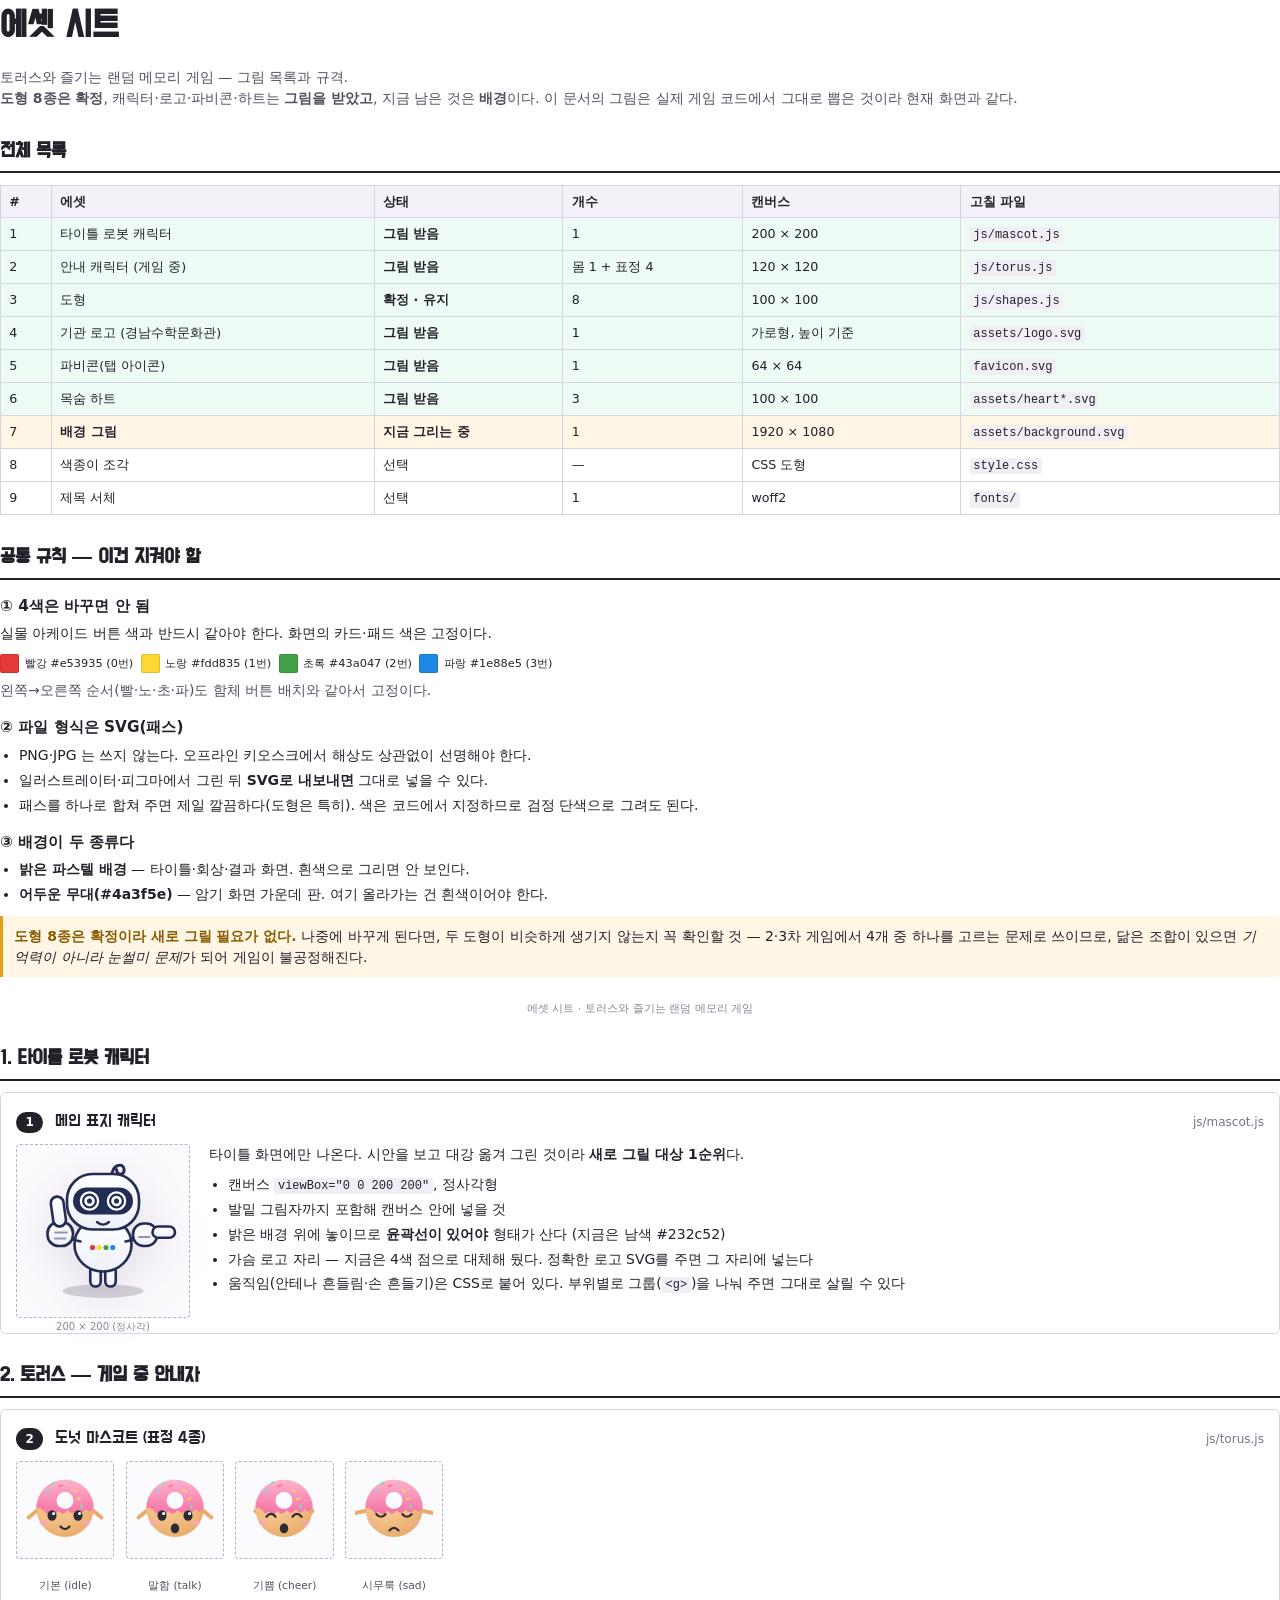
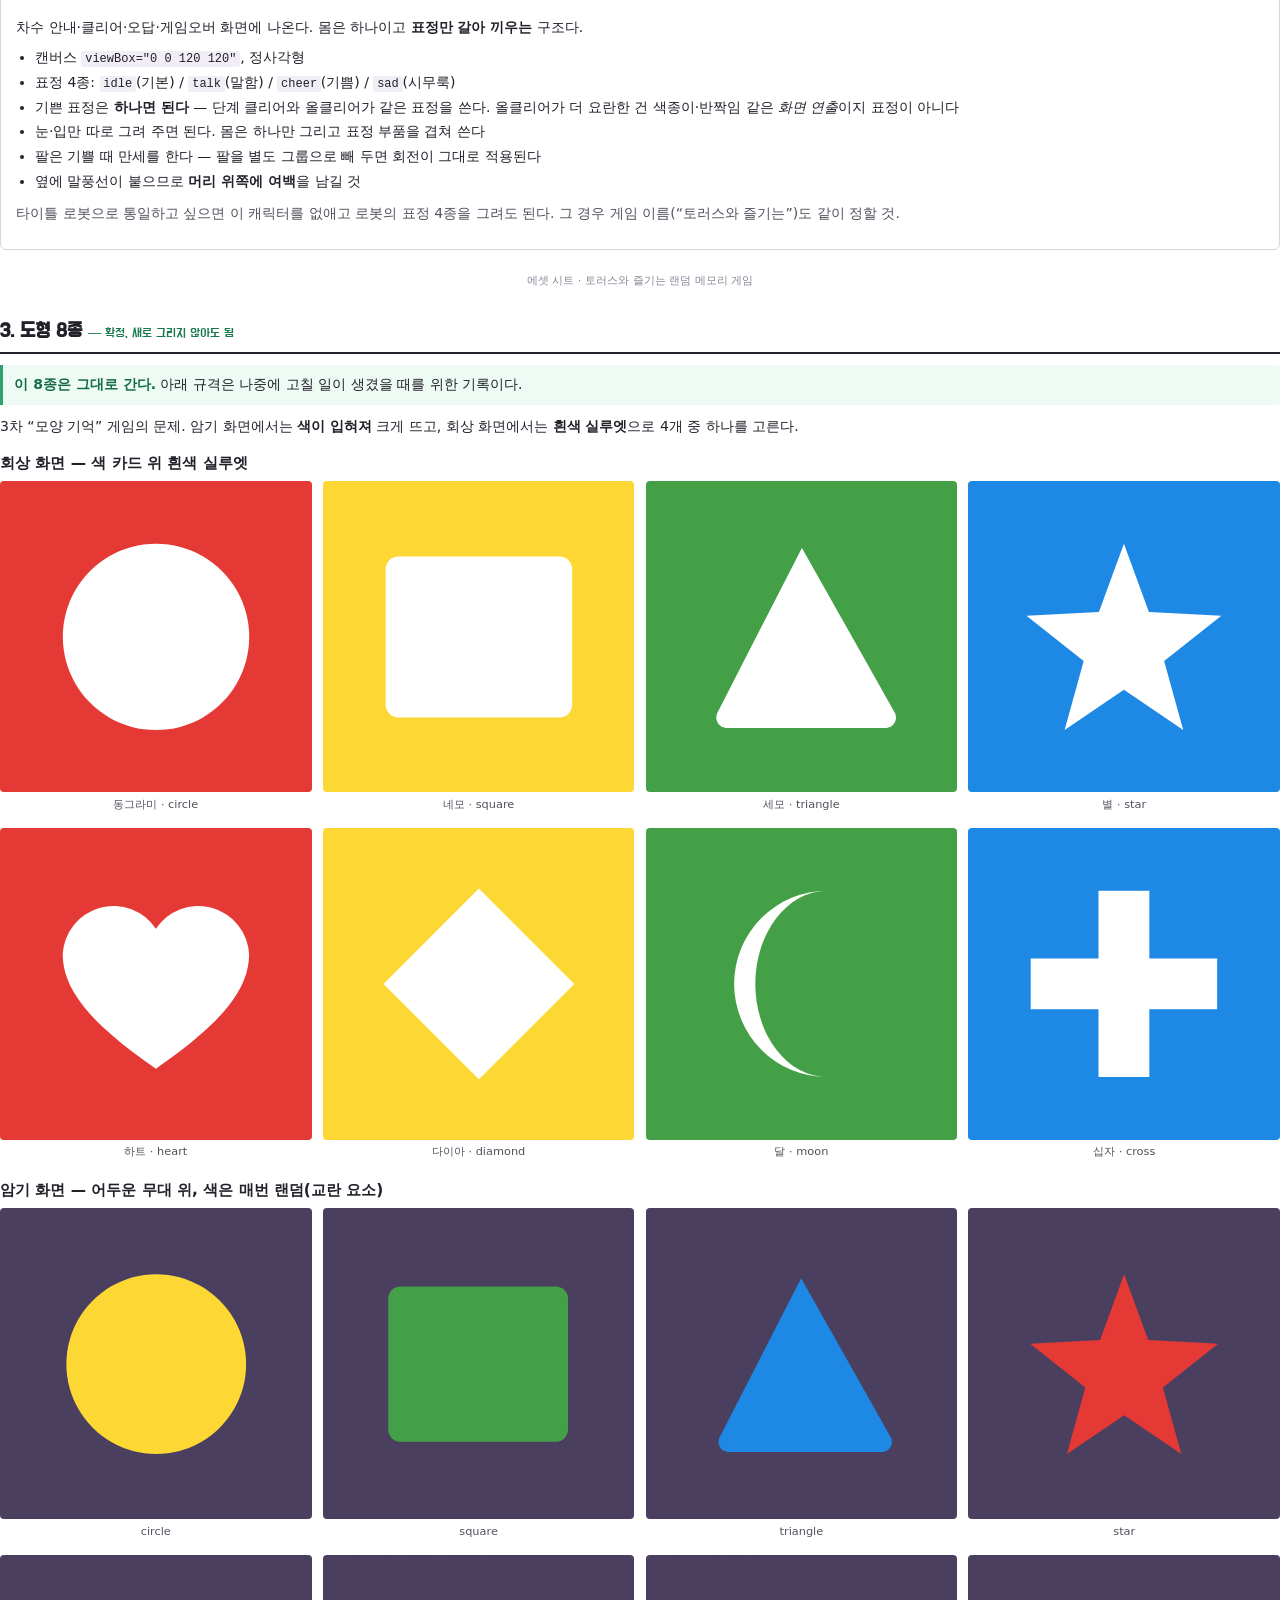
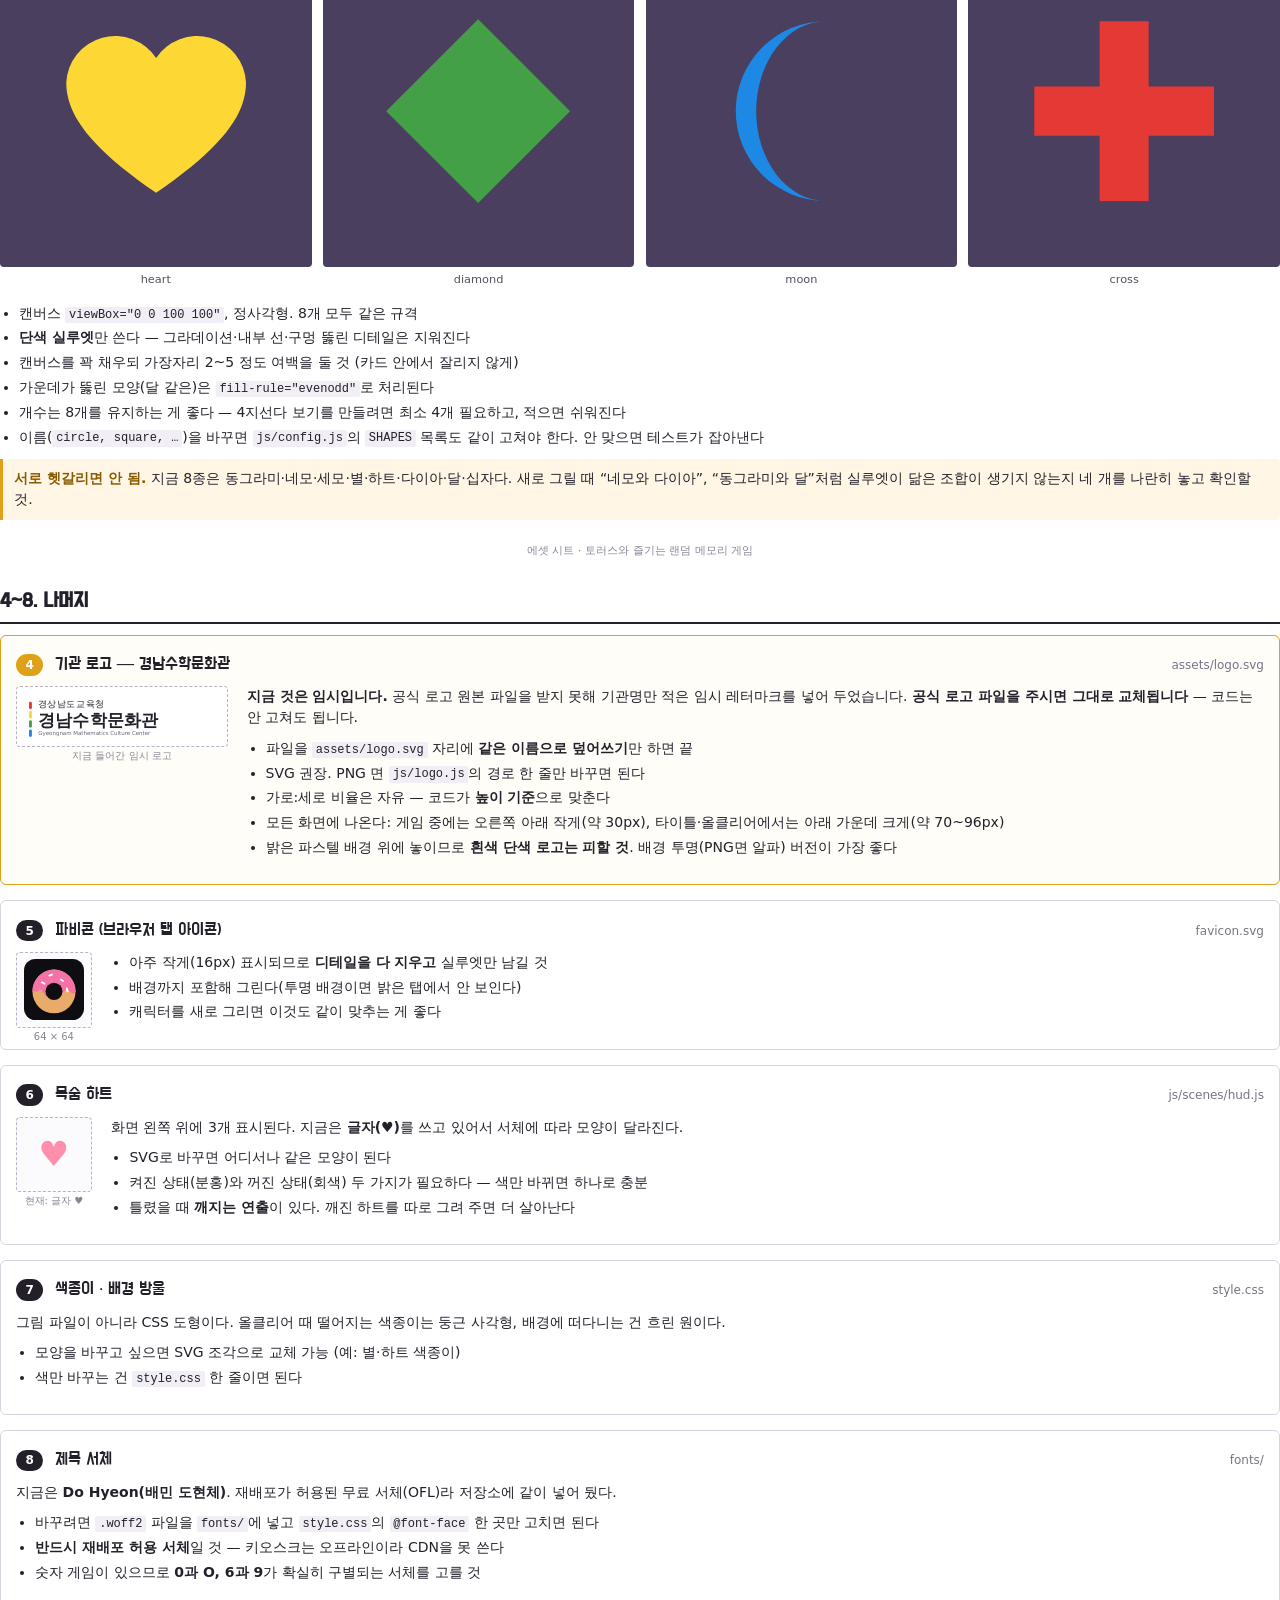
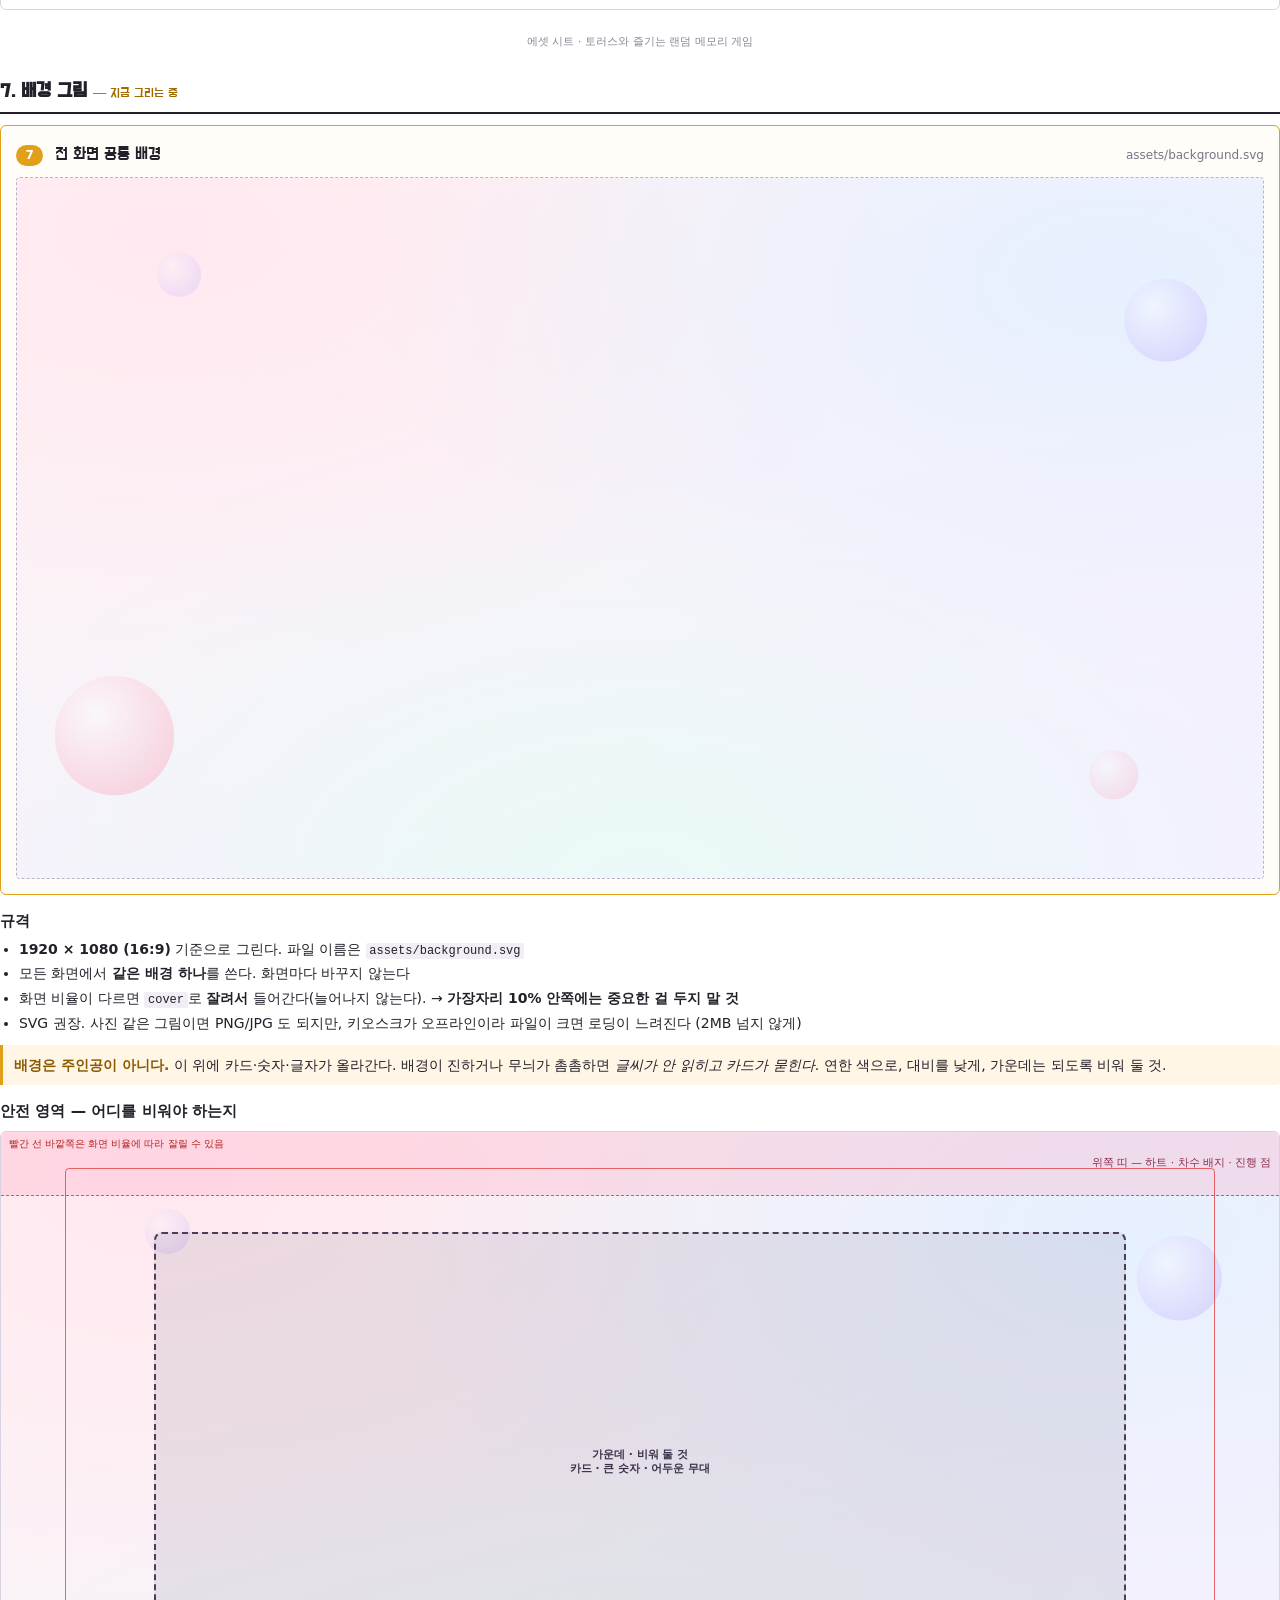
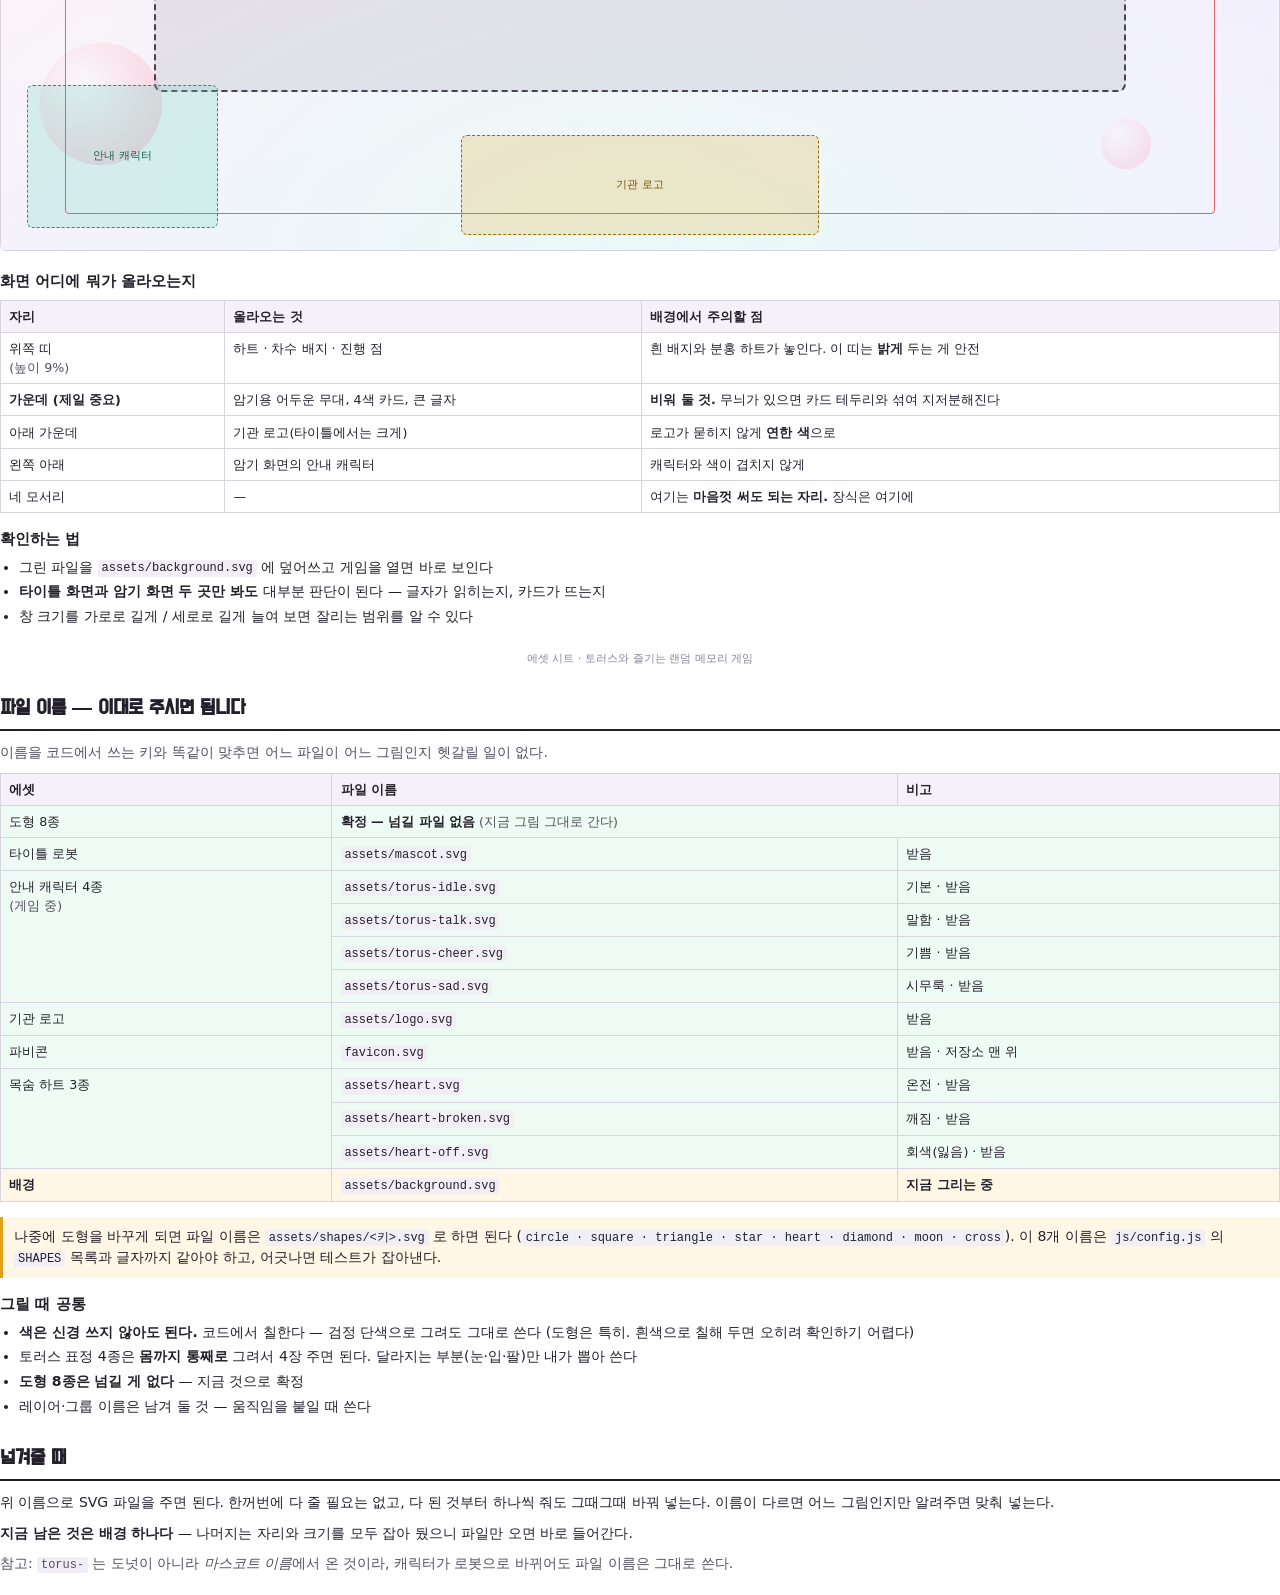
==== commit 6b7bbffc: "배경과 목숨 하트를 그림 파일로 빼고, 배경 디자인 요구서를 넣는다 배경이 CSS 그라데이션이라 그림 파일을 받을 자리가 없었다. assets/background.svg 한 장으로" ====
--- a/docs/assets.html
+++ b/docs/assets.html
@@ -100,6 +100,49 @@
 
   .footer { margin-top: 6mm; font-size: 8.5pt; color: #8b8496; text-align: center; }
 
+
+  /* 배경 안전 영역 도해 */
+  .safezone {
+    position: relative; width: 100%; aspect-ratio: 16/9;
+    border: 1px solid #d8d3e0; border-radius: 6px; overflow: hidden;
+    margin: 2mm 0 5mm;
+  }
+  .safezone > img { width: 100%; height: 100%; object-fit: cover; display: block; }
+  .sz {
+    position: absolute; display: flex; align-items: center; justify-content: center;
+    text-align: center; font-size: 8pt; line-height: 1.35;
+  }
+  .sz span { padding: 1mm 2mm; }
+  .sz-hud {
+    left: 0; right: 0; top: 0; height: 9%;
+    background: rgba(255, 143, 171, 0.22);
+    border-bottom: 1.5px dashed #d4587d; color: #8d2f4c;
+    justify-content: flex-end;          /* 위쪽 잘림 안내와 겹치지 않게 오른쪽으로 */
+  }
+  .sz-core {
+    left: 12%; right: 12%; top: 14%; bottom: 22%;
+    background: rgba(75, 63, 87, 0.1);
+    border: 2px dashed #4b3f57; border-radius: 8px; color: #3a3049; font-weight: 700;
+  }
+  .sz-logo {
+    left: 36%; right: 36%; bottom: 2%; height: 14%;
+    background: rgba(224, 160, 24, 0.2);
+    border: 1.5px dashed #a06a00; border-radius: 6px; color: #7a5100;
+  }
+  .sz-char {
+    left: 2%; bottom: 3%; width: 15%; height: 20%;
+    background: rgba(111, 216, 193, 0.25);
+    border: 1.5px dashed #2c8d77; border-radius: 6px; color: #175f4f;
+  }
+  .sz-crop {
+    left: 5%; right: 5%; top: 5%; bottom: 5%;
+    border: 1.5px solid rgba(229, 57, 53, 0.75); border-radius: 4px;
+  }
+  .sz-crop-tag {
+    position: absolute; left: 2mm; top: 1mm;
+    font-size: 7.5pt; color: #b3231f;
+  }
+
   /* 인쇄 시 색이 빠지지 않게 */
   * { -webkit-print-color-adjust: exact; print-color-adjust: exact; }
 </style>
@@ -111,21 +154,23 @@
   <h1>에셋 시트</h1>
   <p class="lead">
     토러스와 즐기는 랜덤 메모리 게임 — 그림 목록과 규격.<br>
-    <strong>도형 8종은 확정</strong>이고, 나머지는 새로 그릴 대상이다.
+    <strong>도형 8종은 확정</strong>, 캐릭터·로고·파비콘·하트는 <strong>그림을 받았고</strong>,
+    지금 남은 것은 <strong>배경</strong>이다.
     이 문서의 그림은 실제 게임 코드에서 그대로 뽑은 것이라 현재 화면과 같다.
   </p>
 
   <h2>전체 목록</h2>
   <table>
     <tr><th>#</th><th>에셋</th><th>상태</th><th>개수</th><th>캔버스</th><th>고칠 파일</th></tr>
-    <tr><td>1</td><td>타이틀 로봇 캐릭터</td><td>새로 그릴 것</td><td>1</td><td>200 × 200</td><td><code>js/mascot.js</code></td></tr>
-    <tr><td>2</td><td>토러스(게임 중 안내자)</td><td>새로 그릴 것</td><td>몸 1 + 표정 4</td><td>120 × 120</td><td><code>js/torus.js</code></td></tr>
+    <tr style="background:#eefbf5"><td>1</td><td>타이틀 로봇 캐릭터</td><td><strong>그림 받음</strong></td><td>1</td><td>200 × 200</td><td><code>js/mascot.js</code></td></tr>
+    <tr style="background:#eefbf5"><td>2</td><td>안내 캐릭터 (게임 중)</td><td><strong>그림 받음</strong></td><td>몸 1 + 표정 4</td><td>120 × 120</td><td><code>js/torus.js</code></td></tr>
     <tr style="background:#eefbf5"><td>3</td><td>도형</td><td><strong>확정 · 유지</strong></td><td>8</td><td>100 × 100</td><td><code>js/shapes.js</code></td></tr>
-    <tr style="background:#fff6e5"><td>4</td><td><strong>기관 로고 (경남수학문화관)</strong></td><td>원본 파일 필요</td><td>1</td><td>가로형, 높이 기준</td><td><code>assets/logo.svg</code></td></tr>
-    <tr><td>5</td><td>파비콘(탭 아이콘)</td><td>새로 그릴 것</td><td>1</td><td>64 × 64</td><td><code>favicon.svg</code></td></tr>
-    <tr><td>6</td><td>목숨 하트</td><td>선택</td><td>1</td><td>글자 → SVG 교체 가능</td><td><code>js/scenes/hud.js</code></td></tr>
-    <tr><td>7</td><td>색종이·배경 방울</td><td>선택</td><td>—</td><td>CSS 도형</td><td><code>style.css</code></td></tr>
-    <tr><td>8</td><td>제목 서체</td><td>선택</td><td>1</td><td>woff2</td><td><code>fonts/</code></td></tr>
+    <tr style="background:#eefbf5"><td>4</td><td>기관 로고 (경남수학문화관)</td><td><strong>그림 받음</strong></td><td>1</td><td>가로형, 높이 기준</td><td><code>assets/logo.svg</code></td></tr>
+    <tr style="background:#eefbf5"><td>5</td><td>파비콘(탭 아이콘)</td><td><strong>그림 받음</strong></td><td>1</td><td>64 × 64</td><td><code>favicon.svg</code></td></tr>
+    <tr style="background:#eefbf5"><td>6</td><td>목숨 하트</td><td><strong>그림 받음</strong></td><td>3</td><td>100 × 100</td><td><code>assets/heart*.svg</code></td></tr>
+    <tr style="background:#fff6e5"><td>7</td><td><strong>배경 그림</strong></td><td><strong>지금 그리는 중</strong></td><td>1</td><td>1920 × 1080</td><td><code>assets/background.svg</code></td></tr>
+    <tr><td>8</td><td>색종이 조각</td><td>선택</td><td>—</td><td>CSS 도형</td><td><code>style.css</code></td></tr>
+    <tr><td>9</td><td>제목 서체</td><td>선택</td><td>1</td><td>woff2</td><td><code>fonts/</code></td></tr>
   </table>
 
   <h2>공통 규칙 — 이건 지켜야 함</h2>
@@ -378,6 +423,94 @@
   <div class="footer">에셋 시트 · 토러스와 즐기는 랜덤 메모리 게임</div>
 </section>
 
+<!-- ================= 배경 ================= -->
+<section class="page">
+  <h2>7. 배경 그림 <span style="font-size:10pt;font-weight:400;color:#a06a00">— 지금 그리는 중</span></h2>
+
+  <div class="asset" style="border-color:#e0a018;background:#fffdf7">
+    <div class="asset-head">
+      <span class="asset-no" style="background:#e0a018">7</span>
+      <span class="asset-name">전 화면 공통 배경</span>
+      <span class="asset-file">assets/background.svg</span>
+    </div>
+    <div class="asset-art" style="width:100%">
+      <div class="art-item" style="width:100%">
+        <div class="box" style="width:100%;aspect-ratio:16/9;overflow:hidden;padding:0">
+          <img src="../assets/background.svg" style="width:100%;height:100%;object-fit:cover" alt="">
+          <span class="box-cap">지금 들어간 배경 (1920 × 1080)</span>
+        </div>
+      </div>
+    </div>
+  </div>
+
+  <h3>규격</h3>
+  <ul>
+    <li><strong>1920 × 1080 (16:9)</strong> 기준으로 그린다. 파일 이름은 <code>assets/background.svg</code></li>
+    <li>모든 화면에서 <strong>같은 배경 하나</strong>를 쓴다. 화면마다 바꾸지 않는다</li>
+    <li>화면 비율이 다르면 <code>cover</code>로 <strong>잘려서</strong> 들어간다(늘어나지 않는다).
+        → <strong>가장자리 10% 안쪽에는 중요한 걸 두지 말 것</strong></li>
+    <li>SVG 권장. 사진 같은 그림이면 PNG/JPG 도 되지만, 키오스크가 오프라인이라 파일이 크면 로딩이 느려진다
+        (2MB 넘지 않게)</li>
+  </ul>
+
+  <div class="warn">
+    <strong>배경은 주인공이 아니다.</strong> 이 위에 카드·숫자·글자가 올라간다.
+    배경이 진하거나 무늬가 촘촘하면 <em>글씨가 안 읽히고 카드가 묻힌다.</em>
+    연한 색으로, 대비를 낮게, 가운데는 되도록 비워 둘 것.
+  </div>
+
+  <h3>안전 영역 — 어디를 비워야 하는지</h3>
+  <div class="safezone">
+    <img src="../assets/background.svg" alt="">
+    <div class="sz sz-hud"><span>위쪽 띠 — 하트 · 차수 배지 · 진행 점</span></div>
+    <div class="sz sz-core"><span>가운데 · 비워 둘 것<br>카드 · 큰 숫자 · 어두운 무대</span></div>
+    <div class="sz sz-logo"><span>기관 로고</span></div>
+    <div class="sz sz-char"><span>안내 캐릭터</span></div>
+    <div class="sz sz-crop"></div>
+    <div class="sz-crop-tag">빨간 선 바깥쪽은 화면 비율에 따라 잘릴 수 있음</div>
+  </div>
+
+  <h3>화면 어디에 뭐가 올라오는지</h3>
+  <table>
+    <tr><th>자리</th><th>올라오는 것</th><th>배경에서 주의할 점</th></tr>
+    <tr>
+      <td>위쪽 띠<br><span class="lead">(높이 9%)</span></td>
+      <td>하트 · 차수 배지 · 진행 점</td>
+      <td>흰 배지와 분홍 하트가 놓인다. 이 띠는 <strong>밝게</strong> 두는 게 안전</td>
+    </tr>
+    <tr>
+      <td><strong>가운데 (제일 중요)</strong></td>
+      <td>암기용 어두운 무대, 4색 카드, 큰 글자</td>
+      <td><strong>비워 둘 것.</strong> 무늬가 있으면 카드 테두리와 섞여 지저분해진다</td>
+    </tr>
+    <tr>
+      <td>아래 가운데</td>
+      <td>기관 로고(타이틀에서는 크게)</td>
+      <td>로고가 묻히지 않게 <strong>연한 색</strong>으로</td>
+    </tr>
+    <tr>
+      <td>왼쪽 아래</td>
+      <td>암기 화면의 안내 캐릭터</td>
+      <td>캐릭터와 색이 겹치지 않게</td>
+    </tr>
+    <tr>
+      <td>네 모서리</td>
+      <td>—</td>
+      <td>여기는 <strong>마음껏 써도 되는 자리.</strong> 장식은 여기에</td>
+    </tr>
+  </table>
+
+  <h3>확인하는 법</h3>
+  <ul>
+    <li>그린 파일을 <code>assets/background.svg</code> 에 덮어쓰고 게임을 열면 바로 보인다</li>
+    <li><strong>타이틀 화면과 암기 화면 두 곳만 봐도</strong> 대부분 판단이 된다 —
+        글자가 읽히는지, 카드가 뜨는지</li>
+    <li>창 크기를 가로로 길게 / 세로로 길게 늘여 보면 잘리는 범위를 알 수 있다</li>
+  </ul>
+
+  <div class="footer">에셋 시트 · 토러스와 즐기는 랜덤 메모리 게임</div>
+</section>
+
 <!-- ================= 파일 이름 ================= -->
 <section class="page">
   <h2>파일 이름 — 이대로 주시면 됩니다</h2>
@@ -391,19 +524,24 @@
         <span style="color:#55505e">(지금 그림 그대로 간다)</span></td>
     </tr>
 
-    <tr><td>타이틀 로봇</td><td><code>assets/mascot.svg</code></td><td>1개</td></tr>
-
-    <tr>
-      <td rowspan="4">토러스 표정</td>
-      <td><code>assets/torus-idle.svg</code></td><td>기본</td>
+    <tr style="background:#eefbf5"><td>타이틀 로봇</td><td><code>assets/mascot.svg</code></td><td>받음</td></tr>
+
+    <tr style="background:#eefbf5">
+      <td rowspan="4">안내 캐릭터 4종<br><span class="lead">(게임 중)</span></td>
+      <td><code>assets/torus-idle.svg</code></td><td>기본 · 받음</td>
     </tr>
-    <tr><td><code>assets/torus-talk.svg</code></td><td>말함</td></tr>
-    <tr><td><code>assets/torus-cheer.svg</code></td><td>기쁨</td></tr>
-    <tr><td><code>assets/torus-sad.svg</code></td><td>시무룩</td></tr>
-
-    <tr><td>기관 로고</td><td><code>assets/logo.svg</code></td><td>지금 임시 파일을 덮어쓰면 됨</td></tr>
-    <tr><td>파비콘</td><td><code>favicon.svg</code></td><td>저장소 맨 위</td></tr>
-    <tr><td>목숨 하트</td><td><code>assets/heart.svg</code></td><td>깨진 버전은 <code>heart-broken.svg</code></td></tr>
+    <tr style="background:#eefbf5"><td><code>assets/torus-talk.svg</code></td><td>말함 · 받음</td></tr>
+    <tr style="background:#eefbf5"><td><code>assets/torus-cheer.svg</code></td><td>기쁨 · 받음</td></tr>
+    <tr style="background:#eefbf5"><td><code>assets/torus-sad.svg</code></td><td>시무룩 · 받음</td></tr>
+
+    <tr style="background:#eefbf5"><td>기관 로고</td><td><code>assets/logo.svg</code></td><td>받음</td></tr>
+    <tr style="background:#eefbf5"><td>파비콘</td><td><code>favicon.svg</code></td><td>받음 · 저장소 맨 위</td></tr>
+        <tr style="background:#eefbf5"><td rowspan="3">목숨 하트 3종</td>
+      <td><code>assets/heart.svg</code></td><td>온전 · 받음</td></tr>
+    <tr style="background:#eefbf5"><td><code>assets/heart-broken.svg</code></td><td>깨짐 · 받음</td></tr>
+    <tr style="background:#eefbf5"><td><code>assets/heart-off.svg</code></td><td>회색(잃음) · 받음</td></tr>
+    <tr style="background:#fff6e5"><td><strong>배경</strong></td>
+      <td><code>assets/background.svg</code></td><td><strong>지금 그리는 중</strong></td></tr>
   </table>
 
   <div class="warn">
@@ -426,6 +564,10 @@
   <h2>넘겨줄 때</h2>
   <p>위 이름으로 SVG 파일을 주면 된다. 한꺼번에 다 줄 필요는 없고, 다 된 것부터 하나씩 줘도
      그때그때 바꿔 넣는다. 이름이 다르면 어느 그림인지만 알려주면 맞춰 넣는다.</p>
+  <p><strong>지금 남은 것은 배경 하나다</strong> — 나머지는 자리와 크기를 모두 잡아 뒀으니
+     파일만 오면 바로 들어간다.</p>
+  <p class="lead">참고: <code>torus-</code> 는 도넛이 아니라 <em>마스코트 이름</em>에서 온 것이라,
+     캐릭터가 로봇으로 바뀌어도 파일 이름은 그대로 쓴다.</p>
 
   <div class="footer">이 문서는 <code>docs/assets.html</code> 에서 자동 생성된다</div>
 </section>
--- a/style.css
+++ b/style.css
@@ -71,12 +71,13 @@
   overscroll-behavior: none;
   touch-action: manipulation;
 
-  /* 은은하게 흐르는 파스텔 배경 */
-  background:
-    radial-gradient(120vh 90vh at 12% 8%,  #ffe8f0 0%, transparent 62%),
-    radial-gradient(110vh 90vh at 88% 14%, #e6f0ff 0%, transparent 60%),
-    radial-gradient(120vh 90vh at 50% 100%, var(--bg-3) 0%, transparent 58%),
-    linear-gradient(160deg, var(--bg-1), var(--bg-2));
+  /* 배경은 그림 파일 하나로 관리한다 — assets/background.svg 를 덮어쓰면 바뀐다.
+     파일을 못 읽어도 아래 단색이 남아 화면이 하얗게 비지 않는다. */
+  background-color: var(--bg-1);
+  background-image: url('assets/background.svg');
+  background-size: cover;
+  background-position: center;
+  background-repeat: no-repeat;
   background-attachment: fixed;
 }
 
@@ -98,31 +99,6 @@
   height: 100dvh;
 }
 
-/* 배경에 둥둥 떠다니는 장식 — 화면이 심심하지 않게 */
-body::before, body::after {
-  content: '';
-  position: fixed;
-  border-radius: 50%;
-  pointer-events: none;
-  opacity: 0.45;
-  z-index: 0;
-}
-body::before {
-  width: 22vh; height: 22vh;
-  left: 5vw; bottom: 8vh;
-  background: radial-gradient(circle at 35% 32%, #fff, var(--pink));
-  animation: float 9s ease-in-out infinite;
-}
-body::after {
-  width: 15vh; height: 15vh;
-  right: 7vw; top: 16vh;
-  background: radial-gradient(circle at 35% 32%, #fff, var(--lav));
-  animation: float 11s ease-in-out infinite reverse;
-}
-@keyframes float {
-  50% { transform: translateY(-26px) translateX(12px); }
-}
-
 /* ---------------- 씬 공통 ---------------- */
 
 .scene {
@@ -176,19 +152,21 @@
 
 .hud-hearts { display: flex; gap: 0.7vw; }
 
+/* 하트는 그림 파일 3종을 쓴다 (assets/heart*.svg). 서체에 따라 모양이 달라지지 않게. */
 .heart {
-  font-size: clamp(22px, 3.4vh, 46px);
-  line-height: 1;
-  transition: color 200ms, transform 200ms, opacity 200ms;
-}
-.heart.on  { color: var(--pink); filter: drop-shadow(0 3px 6px rgba(255, 143, 171, 0.5)); }
-.heart.off { color: #ded6e6; }
+  width: clamp(22px, 3.4vh, 46px);
+  height: clamp(22px, 3.4vh, 46px);
+  display: block;
+  transition: transform 200ms, opacity 200ms;
+}
+.heart-img { width: 100%; height: 100%; display: block; }
+.heart.on  { filter: drop-shadow(0 3px 6px rgba(255, 143, 171, 0.5)); }
 
 .heart.breaking { animation: heartBreak 700ms ease-in both; }
 @keyframes heartBreak {
-  0%   { transform: scale(1.35); color: #fff; }
-  30%  { transform: scale(0.9) rotate(-14deg); color: var(--pink); }
-  100% { transform: scale(1) rotate(0); color: #ded6e6; }
+  0%   { transform: scale(1.35); }
+  30%  { transform: scale(0.9) rotate(-14deg); }
+  100% { transform: scale(1) rotate(0); }
 }
 
 /* 홈으로 돌아가는 방법 — 항상 보이게 */
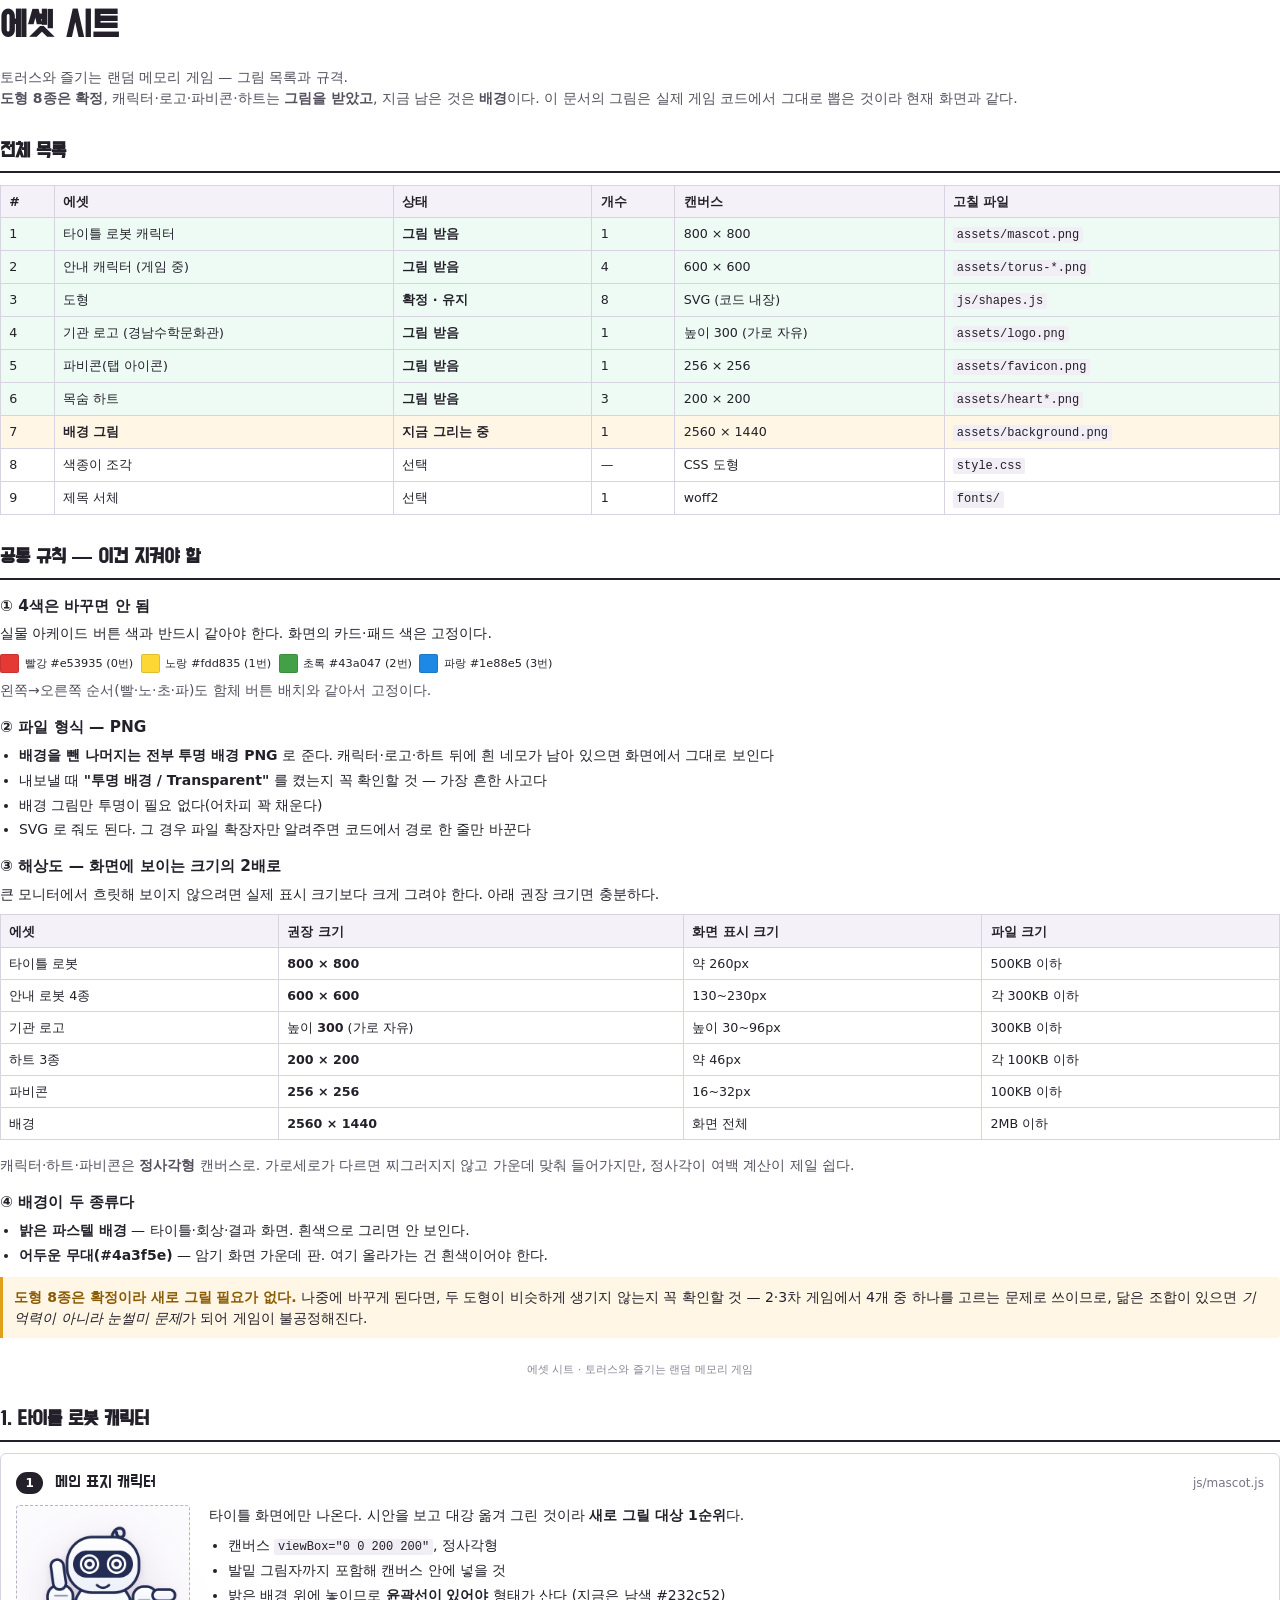
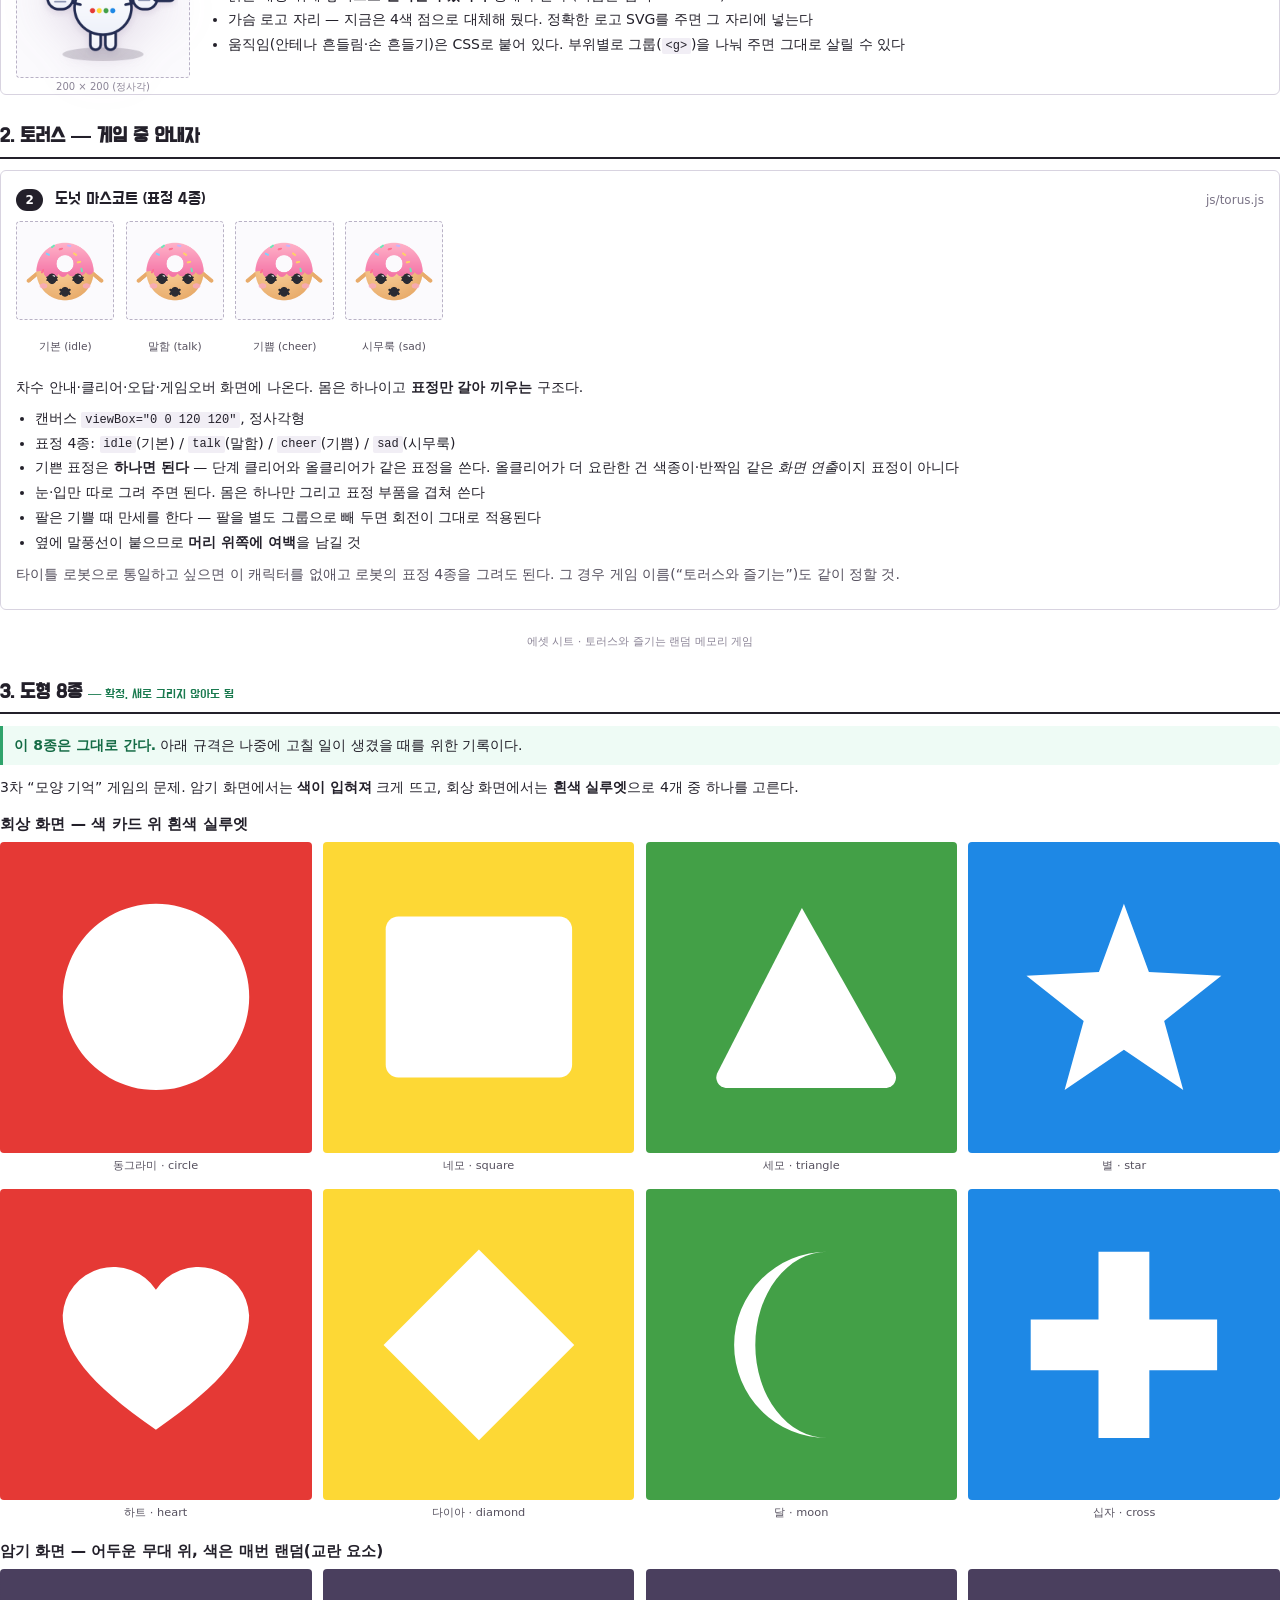
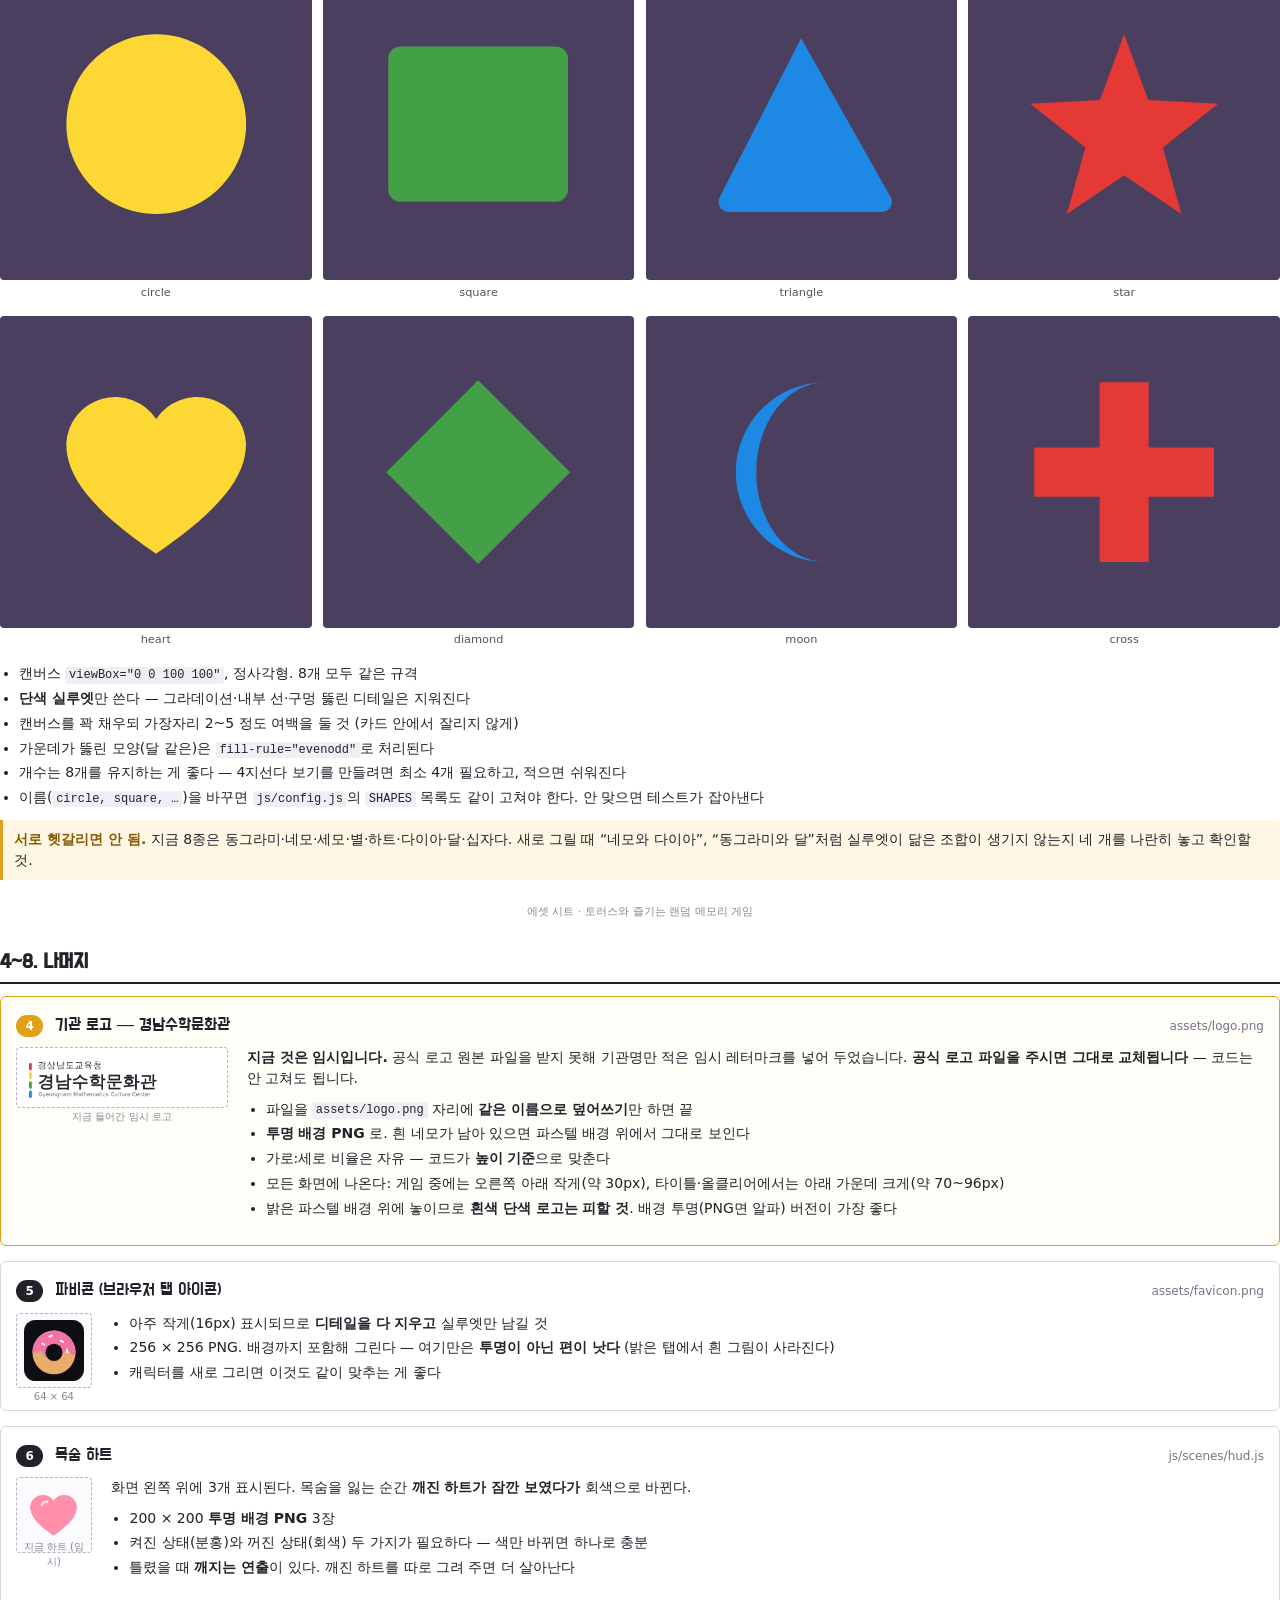
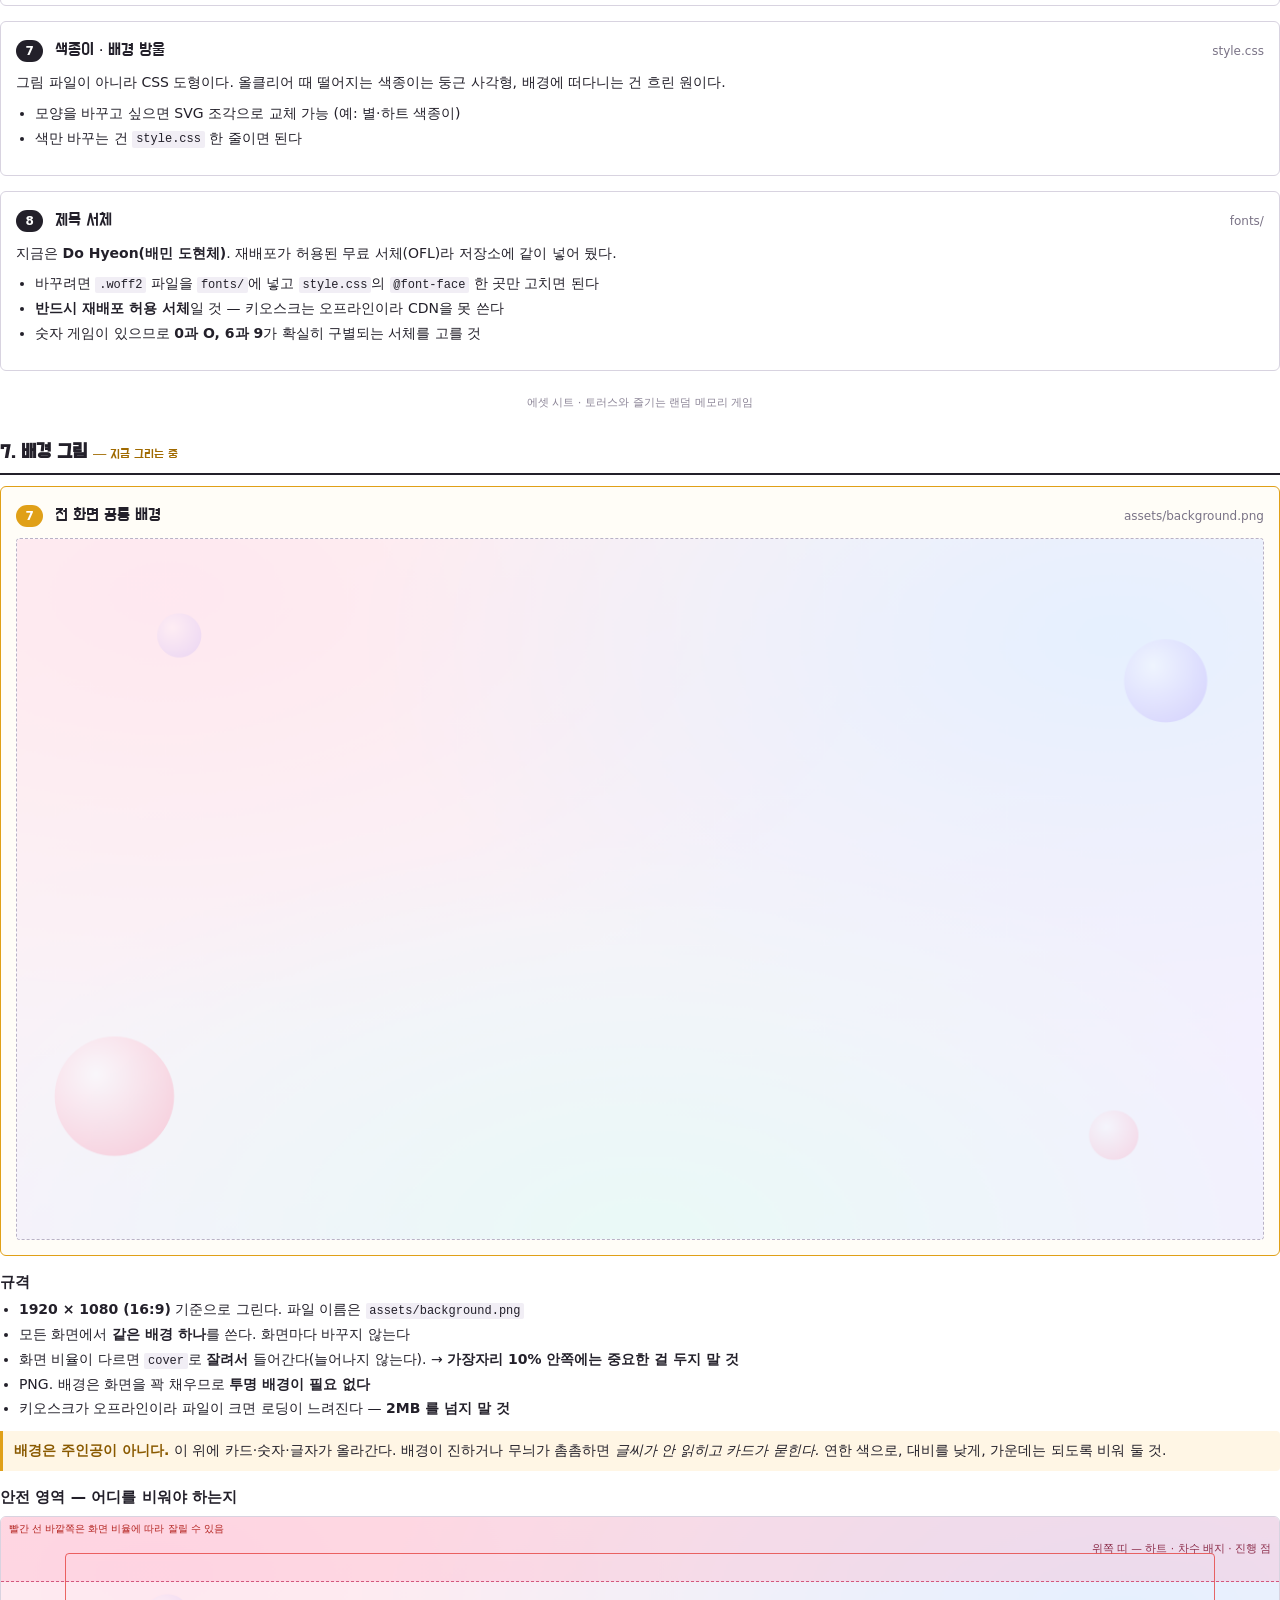
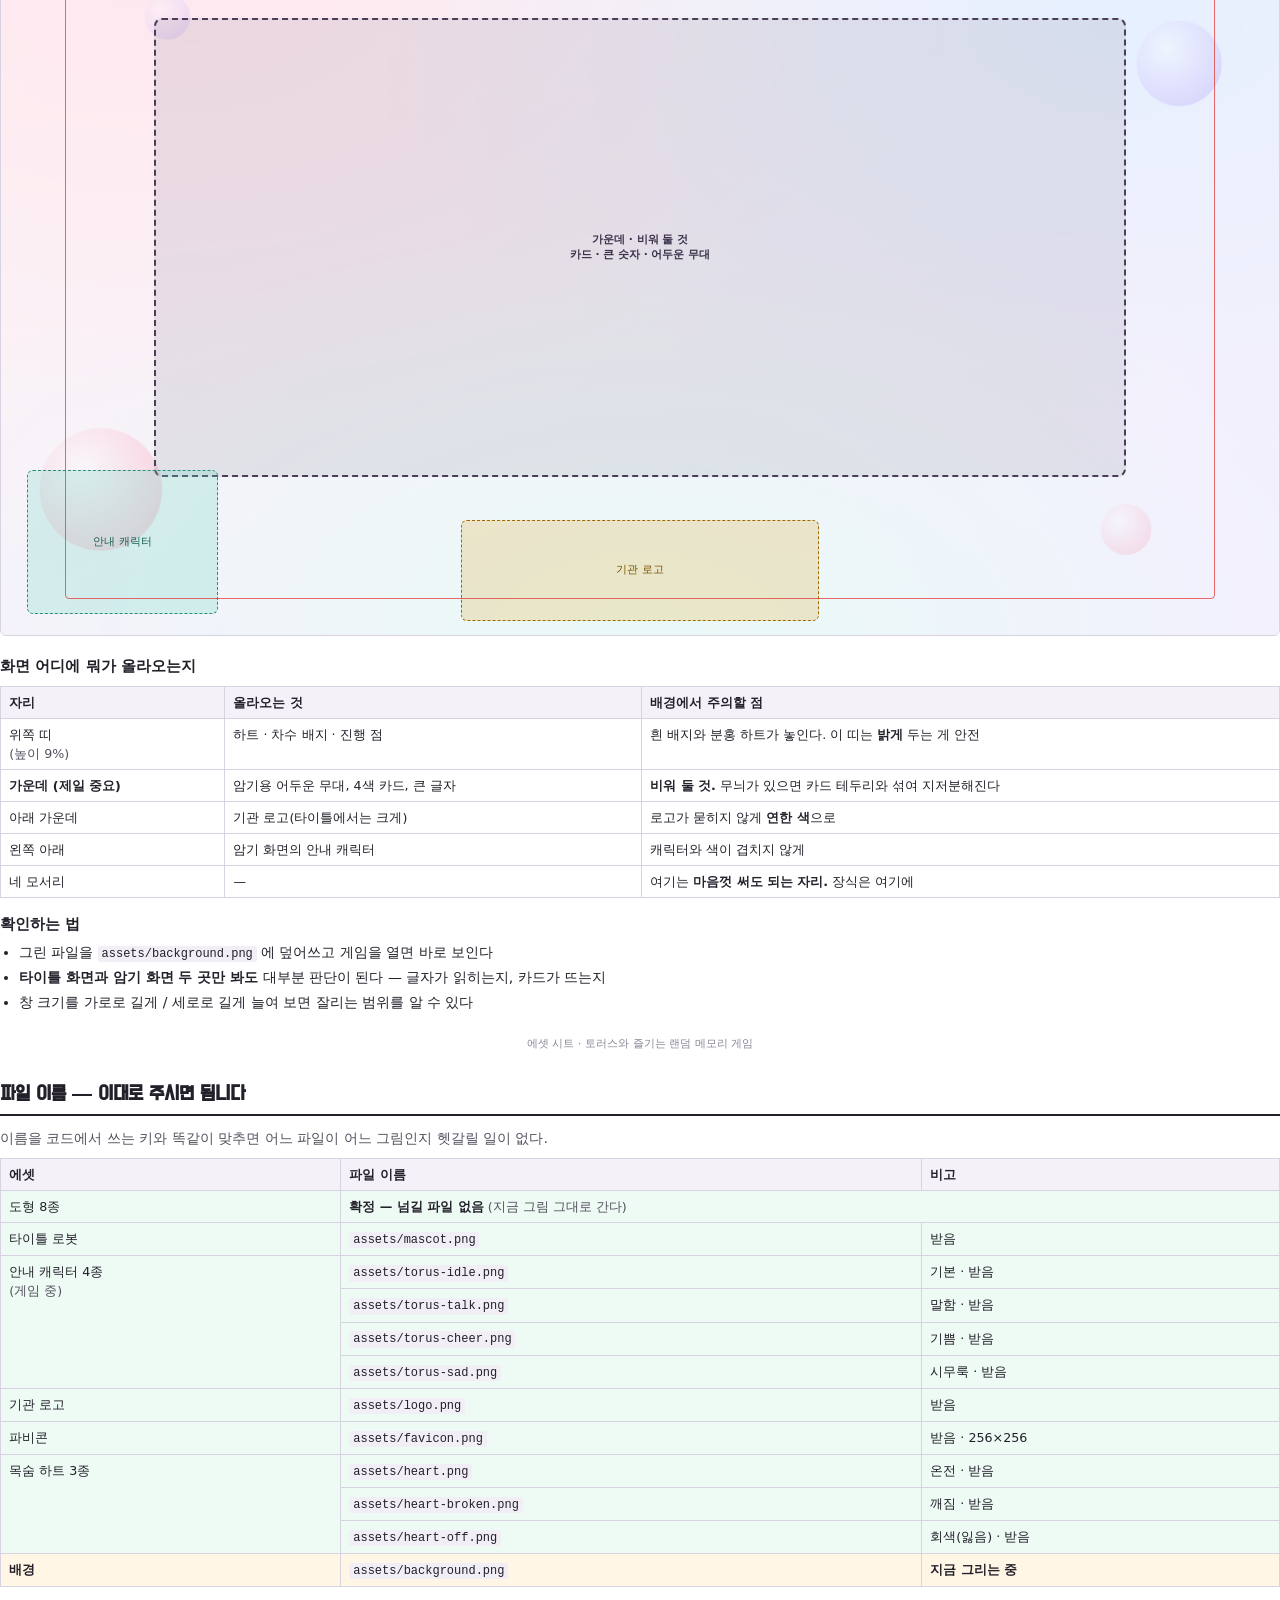
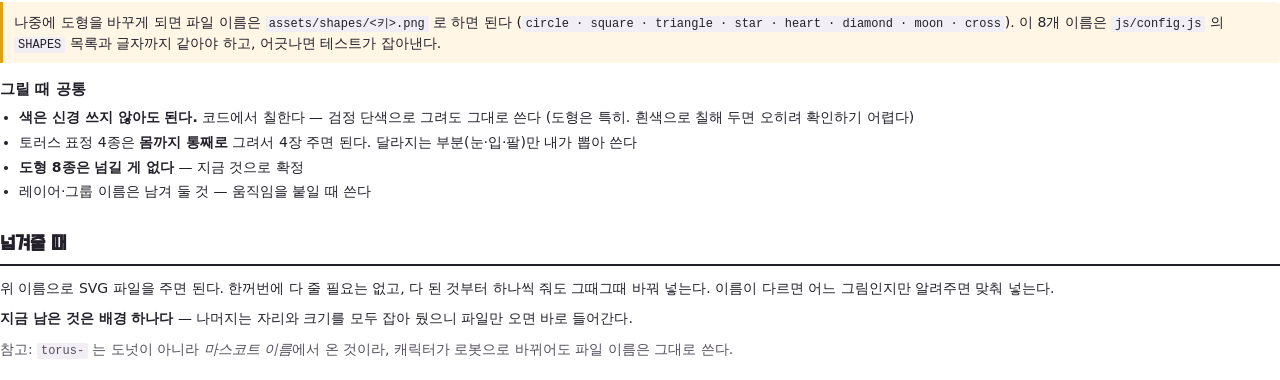
==== commit cd5cf805: "그림을 PNG 파일로 받을 수 있게 바꾼다 캐릭터 두 개가 코드 안에 SVG 로 박혀 있어서 그린 PNG 를 넣을 자리가 없었다. mascot.js / torus.js 를 <img" ====
--- a/docs/assets.html
+++ b/docs/assets.html
@@ -162,13 +162,13 @@
   <h2>전체 목록</h2>
   <table>
     <tr><th>#</th><th>에셋</th><th>상태</th><th>개수</th><th>캔버스</th><th>고칠 파일</th></tr>
-    <tr style="background:#eefbf5"><td>1</td><td>타이틀 로봇 캐릭터</td><td><strong>그림 받음</strong></td><td>1</td><td>200 × 200</td><td><code>js/mascot.js</code></td></tr>
-    <tr style="background:#eefbf5"><td>2</td><td>안내 캐릭터 (게임 중)</td><td><strong>그림 받음</strong></td><td>몸 1 + 표정 4</td><td>120 × 120</td><td><code>js/torus.js</code></td></tr>
-    <tr style="background:#eefbf5"><td>3</td><td>도형</td><td><strong>확정 · 유지</strong></td><td>8</td><td>100 × 100</td><td><code>js/shapes.js</code></td></tr>
-    <tr style="background:#eefbf5"><td>4</td><td>기관 로고 (경남수학문화관)</td><td><strong>그림 받음</strong></td><td>1</td><td>가로형, 높이 기준</td><td><code>assets/logo.svg</code></td></tr>
-    <tr style="background:#eefbf5"><td>5</td><td>파비콘(탭 아이콘)</td><td><strong>그림 받음</strong></td><td>1</td><td>64 × 64</td><td><code>favicon.svg</code></td></tr>
-    <tr style="background:#eefbf5"><td>6</td><td>목숨 하트</td><td><strong>그림 받음</strong></td><td>3</td><td>100 × 100</td><td><code>assets/heart*.svg</code></td></tr>
-    <tr style="background:#fff6e5"><td>7</td><td><strong>배경 그림</strong></td><td><strong>지금 그리는 중</strong></td><td>1</td><td>1920 × 1080</td><td><code>assets/background.svg</code></td></tr>
+    <tr style="background:#eefbf5"><td>1</td><td>타이틀 로봇 캐릭터</td><td><strong>그림 받음</strong></td><td>1</td><td>800 × 800</td><td><code>assets/mascot.png</code></td></tr>
+    <tr style="background:#eefbf5"><td>2</td><td>안내 캐릭터 (게임 중)</td><td><strong>그림 받음</strong></td><td>4</td><td>600 × 600</td><td><code>assets/torus-*.png</code></td></tr>
+    <tr style="background:#eefbf5"><td>3</td><td>도형</td><td><strong>확정 · 유지</strong></td><td>8</td><td>SVG (코드 내장)</td><td><code>js/shapes.js</code></td></tr>
+    <tr style="background:#eefbf5"><td>4</td><td>기관 로고 (경남수학문화관)</td><td><strong>그림 받음</strong></td><td>1</td><td>높이 300 (가로 자유)</td><td><code>assets/logo.png</code></td></tr>
+    <tr style="background:#eefbf5"><td>5</td><td>파비콘(탭 아이콘)</td><td><strong>그림 받음</strong></td><td>1</td><td>256 × 256</td><td><code>assets/favicon.png</code></td></tr>
+    <tr style="background:#eefbf5"><td>6</td><td>목숨 하트</td><td><strong>그림 받음</strong></td><td>3</td><td>200 × 200</td><td><code>assets/heart*.png</code></td></tr>
+    <tr style="background:#fff6e5"><td>7</td><td><strong>배경 그림</strong></td><td><strong>지금 그리는 중</strong></td><td>1</td><td>2560 × 1440</td><td><code>assets/background.png</code></td></tr>
     <tr><td>8</td><td>색종이 조각</td><td>선택</td><td>—</td><td>CSS 도형</td><td><code>style.css</code></td></tr>
     <tr><td>9</td><td>제목 서체</td><td>선택</td><td>1</td><td>woff2</td><td><code>fonts/</code></td></tr>
   </table>
@@ -187,14 +187,32 @@
     왼쪽→오른쪽 순서(빨·노·초·파)도 함체 버튼 배치와 같아서 고정이다.
   </p>
 
-  <h3>② 파일 형식은 SVG(패스)</h3>
+  <h3>② 파일 형식 — PNG</h3>
   <ul>
-    <li>PNG·JPG 는 쓰지 않는다. 오프라인 키오스크에서 해상도 상관없이 선명해야 한다.</li>
-    <li>일러스트레이터·피그마에서 그린 뒤 <strong>SVG로 내보내면</strong> 그대로 넣을 수 있다.</li>
-    <li>패스를 하나로 합쳐 주면 제일 깔끔하다(도형은 특히). 색은 코드에서 지정하므로 검정 단색으로 그려도 된다.</li>
+    <li><strong>배경을 뺀 나머지는 전부 투명 배경 PNG</strong> 로 준다.
+        캐릭터·로고·하트 뒤에 흰 네모가 남아 있으면 화면에서 그대로 보인다</li>
+    <li>내보낼 때 <strong>"투명 배경 / Transparent"</strong> 를 켰는지 꼭 확인할 것 —
+        가장 흔한 사고다</li>
+    <li>배경 그림만 투명이 필요 없다(어차피 꽉 채운다)</li>
+    <li>SVG 로 줘도 된다. 그 경우 파일 확장자만 알려주면 코드에서 경로 한 줄만 바꾼다</li>
   </ul>
 
-  <h3>③ 배경이 두 종류다</h3>
+  <h3>③ 해상도 — 화면에 보이는 크기의 2배로</h3>
+  <p>큰 모니터에서 흐릿해 보이지 않으려면 실제 표시 크기보다 크게 그려야 한다.
+     아래 권장 크기면 충분하다.</p>
+  <table>
+    <tr><th>에셋</th><th>권장 크기</th><th>화면 표시 크기</th><th>파일 크기</th></tr>
+    <tr><td>타이틀 로봇</td><td><strong>800 × 800</strong></td><td>약 260px</td><td>500KB 이하</td></tr>
+    <tr><td>안내 로봇 4종</td><td><strong>600 × 600</strong></td><td>130~230px</td><td>각 300KB 이하</td></tr>
+    <tr><td>기관 로고</td><td>높이 <strong>300</strong> (가로 자유)</td><td>높이 30~96px</td><td>300KB 이하</td></tr>
+    <tr><td>하트 3종</td><td><strong>200 × 200</strong></td><td>약 46px</td><td>각 100KB 이하</td></tr>
+    <tr><td>파비콘</td><td><strong>256 × 256</strong></td><td>16~32px</td><td>100KB 이하</td></tr>
+    <tr><td>배경</td><td><strong>2560 × 1440</strong></td><td>화면 전체</td><td>2MB 이하</td></tr>
+  </table>
+  <p class="lead">캐릭터·하트·파비콘은 <strong>정사각형</strong> 캔버스로. 가로세로가 다르면 찌그러지지 않고
+     가운데 맞춰 들어가지만, 정사각이 여백 계산이 제일 쉽다.</p>
+
+  <h3>④ 배경이 두 종류다</h3>
   <ul>
     <li><strong>밝은 파스텔 배경</strong> — 타이틀·회상·결과 화면. 흰색으로 그리면 안 보인다.</li>
     <li><strong>어두운 무대(#4a3f5e)</strong> — 암기 화면 가운데 판. 여기 올라가는 건 흰색이어야 한다.</li>
@@ -313,13 +331,13 @@
     <div class="asset-head">
       <span class="asset-no" style="background:#e0a018">4</span>
       <span class="asset-name">기관 로고 — 경남수학문화관</span>
-      <span class="asset-file">assets/logo.svg</span>
+      <span class="asset-file">assets/logo.png</span>
     </div>
     <div class="asset-row">
       <div class="asset-art">
         <div class="art-item">
           <div class="box" style="width:56mm;height:16mm;background:#fff">
-            <img src="../assets/logo.svg" style="max-width:52mm;max-height:13mm" alt="">
+            <img src="../assets/logo.png" style="max-width:52mm;max-height:13mm" alt="">
             <span class="box-cap">지금 들어간 임시 로고</span>
           </div>
         </div>
@@ -329,8 +347,8 @@
            기관명만 적은 임시 레터마크를 넣어 두었습니다.
            <strong>공식 로고 파일을 주시면 그대로 교체됩니다</strong> — 코드는 안 고쳐도 됩니다.</p>
         <ul>
-          <li>파일을 <code>assets/logo.svg</code> 자리에 <strong>같은 이름으로 덮어쓰기</strong>만 하면 끝</li>
-          <li>SVG 권장. PNG 면 <code>js/logo.js</code>의 경로 한 줄만 바꾸면 된다</li>
+          <li>파일을 <code>assets/logo.png</code> 자리에 <strong>같은 이름으로 덮어쓰기</strong>만 하면 끝</li>
+          <li><strong>투명 배경 PNG</strong> 로. 흰 네모가 남아 있으면 파스텔 배경 위에서 그대로 보인다</li>
           <li>가로:세로 비율은 자유 — 코드가 <strong>높이 기준</strong>으로 맞춘다</li>
           <li>모든 화면에 나온다: 게임 중에는 오른쪽 아래 작게(약 30px),
               타이틀·올클리어에서는 아래 가운데 크게(약 70~96px)</li>
@@ -344,7 +362,7 @@
   <div class="asset">
     <div class="asset-head">
       <span class="asset-no">5</span><span class="asset-name">파비콘 (브라우저 탭 아이콘)</span>
-      <span class="asset-file">favicon.svg</span>
+      <span class="asset-file">assets/favicon.png</span>
     </div>
     <div class="asset-row">
       <div class="asset-art">
@@ -358,7 +376,8 @@
       <div class="asset-spec">
         <ul>
           <li>아주 작게(16px) 표시되므로 <strong>디테일을 다 지우고</strong> 실루엣만 남길 것</li>
-          <li>배경까지 포함해 그린다(투명 배경이면 밝은 탭에서 안 보인다)</li>
+          <li>256 × 256 PNG. 배경까지 포함해 그린다 — 여기만은 <strong>투명이 아닌 편이 낫다</strong>
+              (밝은 탭에서 흰 그림이 사라진다)</li>
           <li>캐릭터를 새로 그리면 이것도 같이 맞추는 게 좋다</li>
         </ul>
       </div>
@@ -374,15 +393,15 @@
       <div class="asset-art">
         <div class="art-item">
           <div class="box" style="width:20mm;height:20mm">
-            <span style="font-size:26pt;color:#ff8fab">♥</span>
-            <span class="box-cap">현재: 글자 ♥</span>
+            <img src="../assets/heart.png" style="width:14mm;height:14mm" alt="">
+            <span class="box-cap">지금 하트 (임시)</span>
           </div>
         </div>
       </div>
       <div class="asset-spec">
-        <p>화면 왼쪽 위에 3개 표시된다. 지금은 <strong>글자(♥)</strong>를 쓰고 있어서 서체에 따라 모양이 달라진다.</p>
+        <p>화면 왼쪽 위에 3개 표시된다. 목숨을 잃는 순간 <strong>깨진 하트가 잠깐 보였다가</strong> 회색으로 바뀐다.</p>
         <ul>
-          <li>SVG로 바꾸면 어디서나 같은 모양이 된다</li>
+          <li>200 × 200 <strong>투명 배경 PNG</strong> 3장</li>
           <li>켜진 상태(분홍)와 꺼진 상태(회색) 두 가지가 필요하다 — 색만 바뀌면 하나로 충분</li>
           <li>틀렸을 때 <strong>깨지는 연출</strong>이 있다. 깨진 하트를 따로 그려 주면 더 살아난다</li>
         </ul>
@@ -431,13 +450,13 @@
     <div class="asset-head">
       <span class="asset-no" style="background:#e0a018">7</span>
       <span class="asset-name">전 화면 공통 배경</span>
-      <span class="asset-file">assets/background.svg</span>
+      <span class="asset-file">assets/background.png</span>
     </div>
     <div class="asset-art" style="width:100%">
       <div class="art-item" style="width:100%">
         <div class="box" style="width:100%;aspect-ratio:16/9;overflow:hidden;padding:0">
-          <img src="../assets/background.svg" style="width:100%;height:100%;object-fit:cover" alt="">
-          <span class="box-cap">지금 들어간 배경 (1920 × 1080)</span>
+          <img src="../assets/background.png" style="width:100%;height:100%;object-fit:cover" alt="">
+          <span class="box-cap">지금 들어간 배경 (임시)</span>
         </div>
       </div>
     </div>
@@ -445,12 +464,12 @@
 
   <h3>규격</h3>
   <ul>
-    <li><strong>1920 × 1080 (16:9)</strong> 기준으로 그린다. 파일 이름은 <code>assets/background.svg</code></li>
+    <li><strong>1920 × 1080 (16:9)</strong> 기준으로 그린다. 파일 이름은 <code>assets/background.png</code></li>
     <li>모든 화면에서 <strong>같은 배경 하나</strong>를 쓴다. 화면마다 바꾸지 않는다</li>
     <li>화면 비율이 다르면 <code>cover</code>로 <strong>잘려서</strong> 들어간다(늘어나지 않는다).
         → <strong>가장자리 10% 안쪽에는 중요한 걸 두지 말 것</strong></li>
-    <li>SVG 권장. 사진 같은 그림이면 PNG/JPG 도 되지만, 키오스크가 오프라인이라 파일이 크면 로딩이 느려진다
-        (2MB 넘지 않게)</li>
+    <li>PNG. 배경은 화면을 꽉 채우므로 <strong>투명 배경이 필요 없다</strong></li>
+    <li>키오스크가 오프라인이라 파일이 크면 로딩이 느려진다 — <strong>2MB 를 넘지 말 것</strong></li>
   </ul>
 
   <div class="warn">
@@ -461,7 +480,7 @@
 
   <h3>안전 영역 — 어디를 비워야 하는지</h3>
   <div class="safezone">
-    <img src="../assets/background.svg" alt="">
+    <img src="../assets/background.png" alt="">
     <div class="sz sz-hud"><span>위쪽 띠 — 하트 · 차수 배지 · 진행 점</span></div>
     <div class="sz sz-core"><span>가운데 · 비워 둘 것<br>카드 · 큰 숫자 · 어두운 무대</span></div>
     <div class="sz sz-logo"><span>기관 로고</span></div>
@@ -502,7 +521,7 @@
 
   <h3>확인하는 법</h3>
   <ul>
-    <li>그린 파일을 <code>assets/background.svg</code> 에 덮어쓰고 게임을 열면 바로 보인다</li>
+    <li>그린 파일을 <code>assets/background.png</code> 에 덮어쓰고 게임을 열면 바로 보인다</li>
     <li><strong>타이틀 화면과 암기 화면 두 곳만 봐도</strong> 대부분 판단이 된다 —
         글자가 읽히는지, 카드가 뜨는지</li>
     <li>창 크기를 가로로 길게 / 세로로 길게 늘여 보면 잘리는 범위를 알 수 있다</li>
@@ -524,29 +543,29 @@
         <span style="color:#55505e">(지금 그림 그대로 간다)</span></td>
     </tr>
 
-    <tr style="background:#eefbf5"><td>타이틀 로봇</td><td><code>assets/mascot.svg</code></td><td>받음</td></tr>
+    <tr style="background:#eefbf5"><td>타이틀 로봇</td><td><code>assets/mascot.png</code></td><td>받음</td></tr>
 
     <tr style="background:#eefbf5">
       <td rowspan="4">안내 캐릭터 4종<br><span class="lead">(게임 중)</span></td>
-      <td><code>assets/torus-idle.svg</code></td><td>기본 · 받음</td>
+      <td><code>assets/torus-idle.png</code></td><td>기본 · 받음</td>
     </tr>
-    <tr style="background:#eefbf5"><td><code>assets/torus-talk.svg</code></td><td>말함 · 받음</td></tr>
-    <tr style="background:#eefbf5"><td><code>assets/torus-cheer.svg</code></td><td>기쁨 · 받음</td></tr>
-    <tr style="background:#eefbf5"><td><code>assets/torus-sad.svg</code></td><td>시무룩 · 받음</td></tr>
-
-    <tr style="background:#eefbf5"><td>기관 로고</td><td><code>assets/logo.svg</code></td><td>받음</td></tr>
-    <tr style="background:#eefbf5"><td>파비콘</td><td><code>favicon.svg</code></td><td>받음 · 저장소 맨 위</td></tr>
+    <tr style="background:#eefbf5"><td><code>assets/torus-talk.png</code></td><td>말함 · 받음</td></tr>
+    <tr style="background:#eefbf5"><td><code>assets/torus-cheer.png</code></td><td>기쁨 · 받음</td></tr>
+    <tr style="background:#eefbf5"><td><code>assets/torus-sad.png</code></td><td>시무룩 · 받음</td></tr>
+
+    <tr style="background:#eefbf5"><td>기관 로고</td><td><code>assets/logo.png</code></td><td>받음</td></tr>
+    <tr style="background:#eefbf5"><td>파비콘</td><td><code>assets/favicon.png</code></td><td>받음 · 256×256</td></tr>
         <tr style="background:#eefbf5"><td rowspan="3">목숨 하트 3종</td>
-      <td><code>assets/heart.svg</code></td><td>온전 · 받음</td></tr>
-    <tr style="background:#eefbf5"><td><code>assets/heart-broken.svg</code></td><td>깨짐 · 받음</td></tr>
-    <tr style="background:#eefbf5"><td><code>assets/heart-off.svg</code></td><td>회색(잃음) · 받음</td></tr>
+      <td><code>assets/heart.png</code></td><td>온전 · 받음</td></tr>
+    <tr style="background:#eefbf5"><td><code>assets/heart-broken.png</code></td><td>깨짐 · 받음</td></tr>
+    <tr style="background:#eefbf5"><td><code>assets/heart-off.png</code></td><td>회색(잃음) · 받음</td></tr>
     <tr style="background:#fff6e5"><td><strong>배경</strong></td>
-      <td><code>assets/background.svg</code></td><td><strong>지금 그리는 중</strong></td></tr>
+      <td><code>assets/background.png</code></td><td><strong>지금 그리는 중</strong></td></tr>
   </table>
 
   <div class="warn">
     나중에 도형을 바꾸게 되면 파일 이름은
-    <code>assets/shapes/&lt;키&gt;.svg</code> 로 하면 된다
+    <code>assets/shapes/&lt;키&gt;.png</code> 로 하면 된다
     (<code>circle · square · triangle · star · heart · diamond · moon · cross</code>).
     이 8개 이름은 <code>js/config.js</code> 의 <code>SHAPES</code> 목록과 글자까지 같아야 하고,
     어긋나면 테스트가 잡아낸다.
--- a/style.css
+++ b/style.css
@@ -71,10 +71,10 @@
   overscroll-behavior: none;
   touch-action: manipulation;
 
-  /* 배경은 그림 파일 하나로 관리한다 — assets/background.svg 를 덮어쓰면 바뀐다.
+  /* 배경은 그림 파일 하나로 관리한다 — assets/background.png 를 덮어쓰면 바뀐다.
      파일을 못 읽어도 아래 단색이 남아 화면이 하얗게 비지 않는다. */
   background-color: var(--bg-1);
-  background-image: url('assets/background.svg');
+  background-image: url('assets/background.png');
   background-size: cover;
   background-position: center;
   background-repeat: no-repeat;
@@ -152,7 +152,7 @@
 
 .hud-hearts { display: flex; gap: 0.7vw; }
 
-/* 하트는 그림 파일 3종을 쓴다 (assets/heart*.svg). 서체에 따라 모양이 달라지지 않게. */
+/* 하트는 그림 파일 3종을 쓴다 (assets/heart*.png). 서체에 따라 모양이 달라지지 않게. */
 .heart {
   width: clamp(22px, 3.4vh, 46px);
   height: clamp(22px, 3.4vh, 46px);
@@ -849,34 +849,14 @@
   gap: 1vh;
 }
 
+.mascot-img { display: block; height: auto; }
+
 .mascot-body {
   animation: torusBob 3.4s ease-in-out infinite;
   filter: drop-shadow(0 12px 22px rgba(120, 90, 140, 0.18));
 }
 
-/* 엄지척 손을 살짝 흔든다 */
-.ms-arm-l {
-  transform-box: view-box;
-  transform-origin: 60px 116px;
-  animation: thumbWave 2.6s ease-in-out infinite;
-}
-@keyframes thumbWave {
-  0%, 70%, 100% { transform: rotate(0deg); }
-  80%  { transform: rotate(-9deg); }
-  90%  { transform: rotate(3deg); }
-}
-
-/* 안테나가 통통 튄다 */
-.ms-antenna {
-  transform-box: view-box;
-  transform-origin: 112px 32px;
-  animation: antennaWiggle 2.2s ease-in-out infinite;
-}
-@keyframes antennaWiggle {
-  50% { transform: rotate(-12deg); }
-}
-
-/* ---------------- 토러스 마스코트 (게임 중 안내자) ---------------- */
+/* ---------------- 게임 중 안내 캐릭터 ---------------- */
 
 .torus {
   display: flex;
@@ -918,39 +898,10 @@
 }
 .torus-bubble.pop { animation: popIn 300ms cubic-bezier(0.2, 1.4, 0.4, 1) both; }
 
-/* 표정 부품: 전부 그려 두고 상태에 맞는 것만 보여 준다 */
-.tr-eye-open, .tr-eye-happy, .tr-eye-sad,
-.tr-mouth-smile, .tr-mouth-open, .tr-mouth-frown { display: none; }
-
-.torus[data-mood="idle"] .tr-eye-open,
-.torus[data-mood="idle"] .tr-mouth-smile,
-.torus[data-mood="talk"] .tr-eye-open,
-.torus[data-mood="talk"] .tr-mouth-open,
-.torus[data-mood="cheer"] .tr-eye-happy,
-.torus[data-mood="cheer"] .tr-mouth-open,
-.torus[data-mood="sad"] .tr-eye-sad,
-.torus[data-mood="sad"] .tr-mouth-frown { display: block; }
-
-/* 팔: 기쁠 때 만세 */
-.tr-arm-l, .tr-arm-r {
-  transform-box: view-box;
-  transition: transform 260ms cubic-bezier(0.2, 1.3, 0.4, 1);
-}
-.tr-arm-l { transform-origin: 16px 66px; }
-.tr-arm-r { transform-origin: 104px 66px; }
-
-.torus[data-mood="cheer"] .tr-arm-l { transform: rotate(-95deg); }
-.torus[data-mood="cheer"] .tr-arm-r { transform: rotate(95deg); }
-
-.torus[data-mood="sad"] .tr-arm-l { transform: rotate(28deg); }
-.torus[data-mood="sad"] .tr-arm-r { transform: rotate(-28deg); }
+.torus-img { display: block; height: auto; }
 
 /* 올클리어에서만 더 요란하게 — 표정을 따로 그리지 않고 씬 단위로 얹는다 */
-.scene-allclear .torus .tr-sprinkles { animation: sprinkleFlash 700ms ease-in-out infinite; }
-.scene-allclear .torus-body { animation-duration: 480ms; }
-@keyframes sprinkleFlash { 50% { opacity: 0.45; } }
-
-.torus[data-mood="sad"] .tr-blush { opacity: 0.3; }
+.scene-allclear .torus-body { animation: torusHop 480ms ease-in-out infinite; }
 
 .intro-torus, .clear-torus, .miss-torus, .gameover-torus, .allclear-torus,
 .title-torus { display: flex; justify-content: center; }
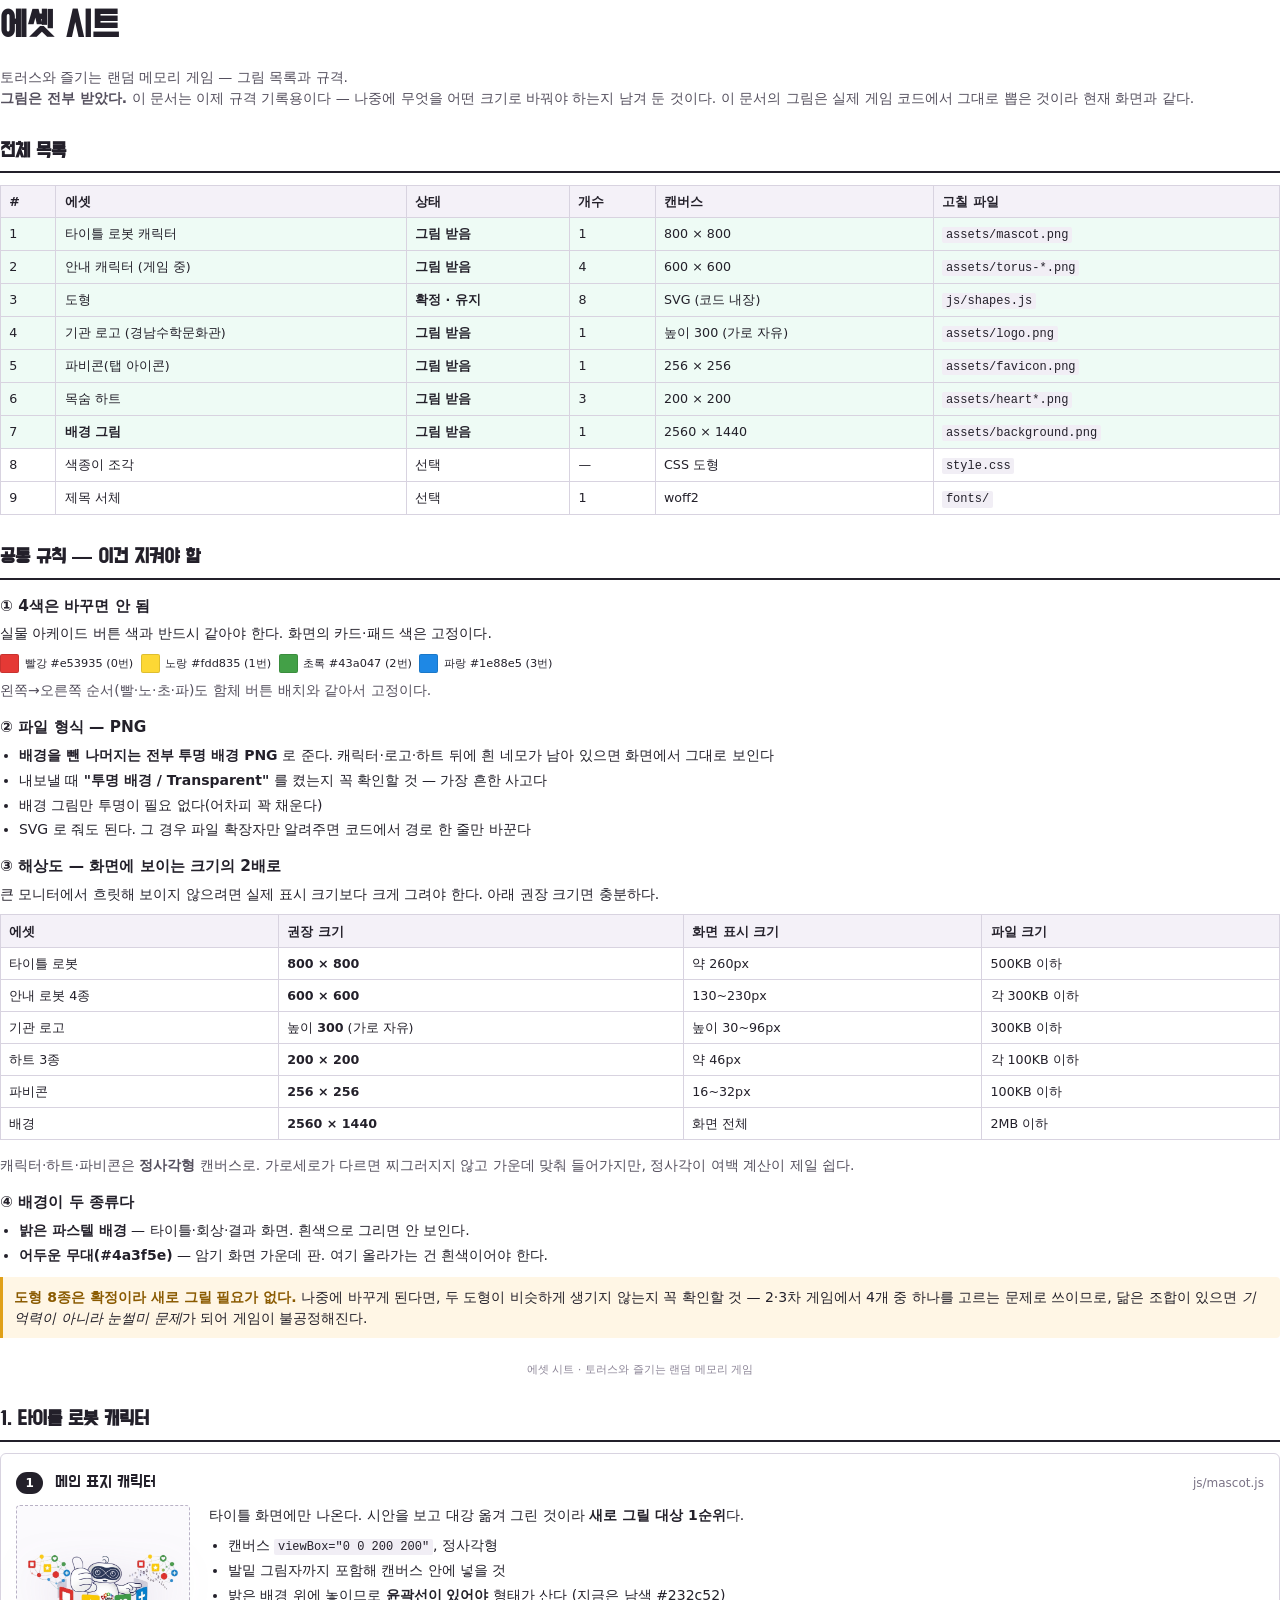
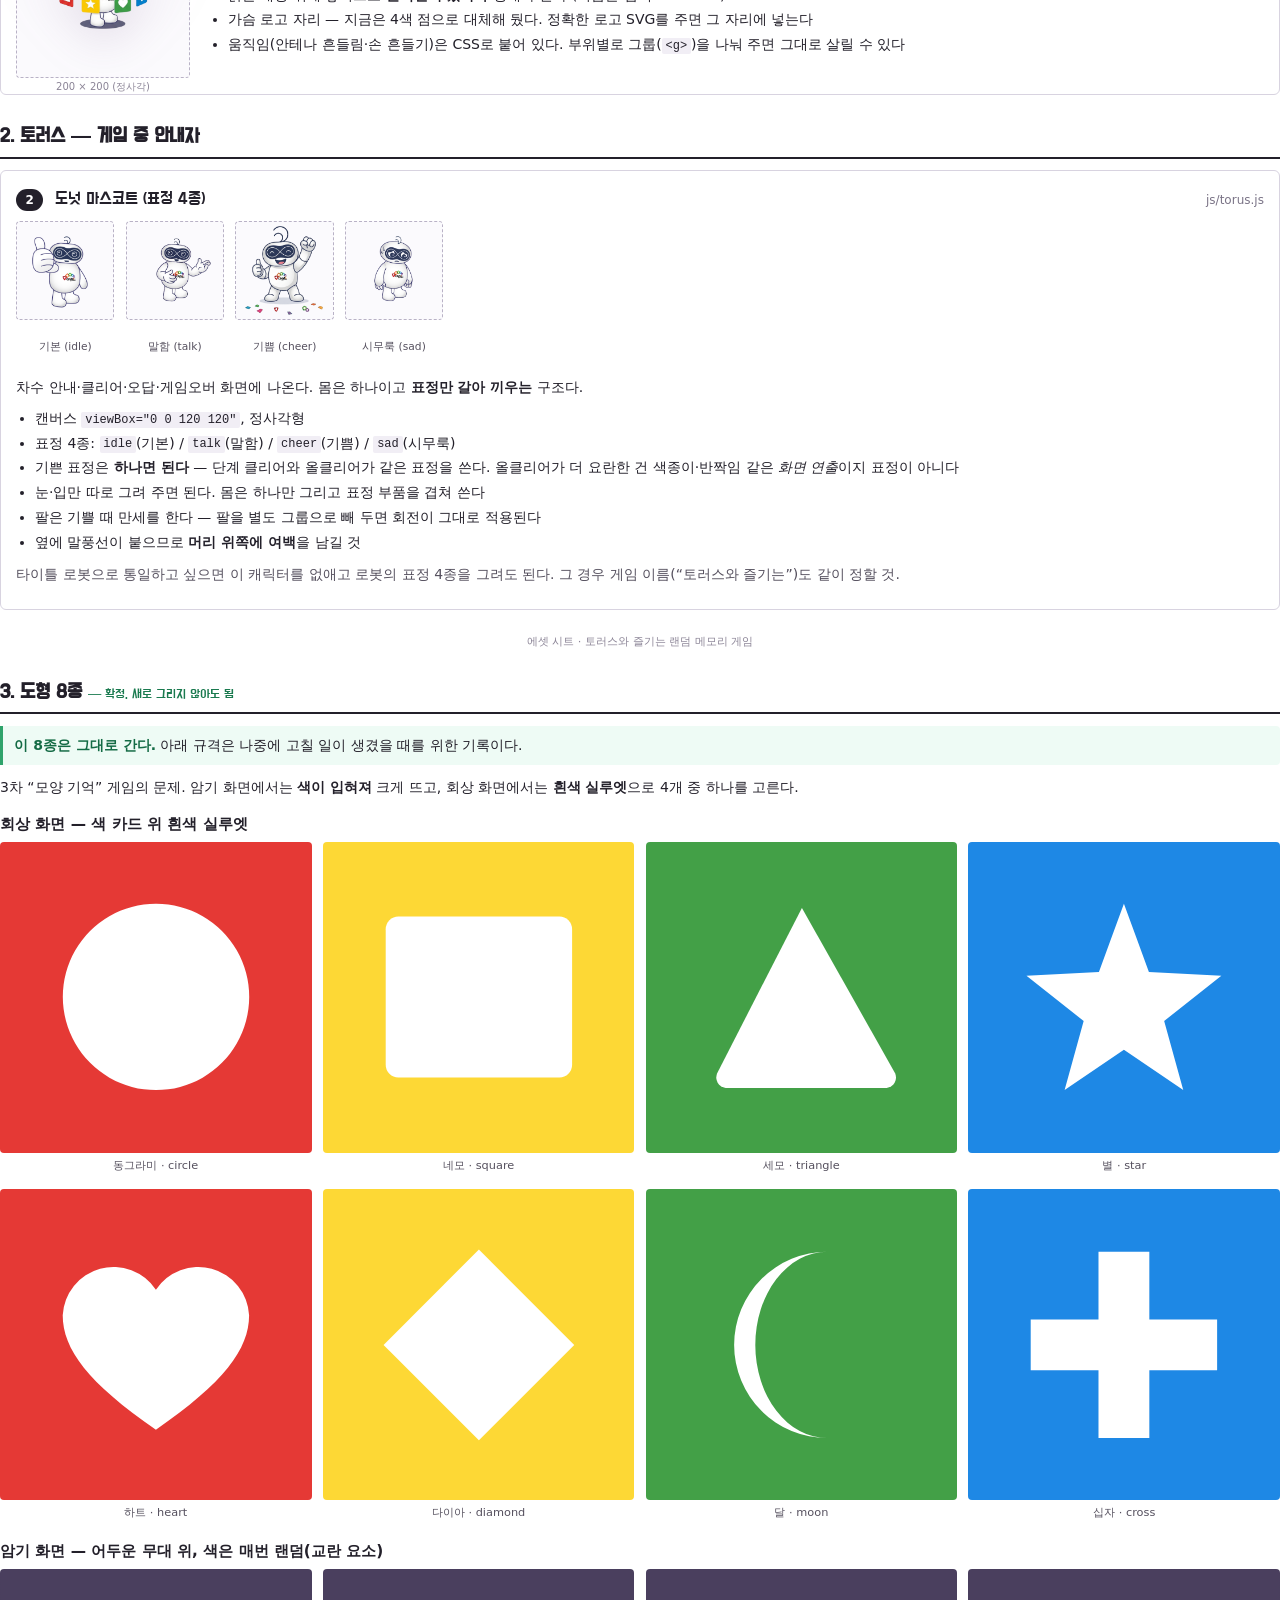
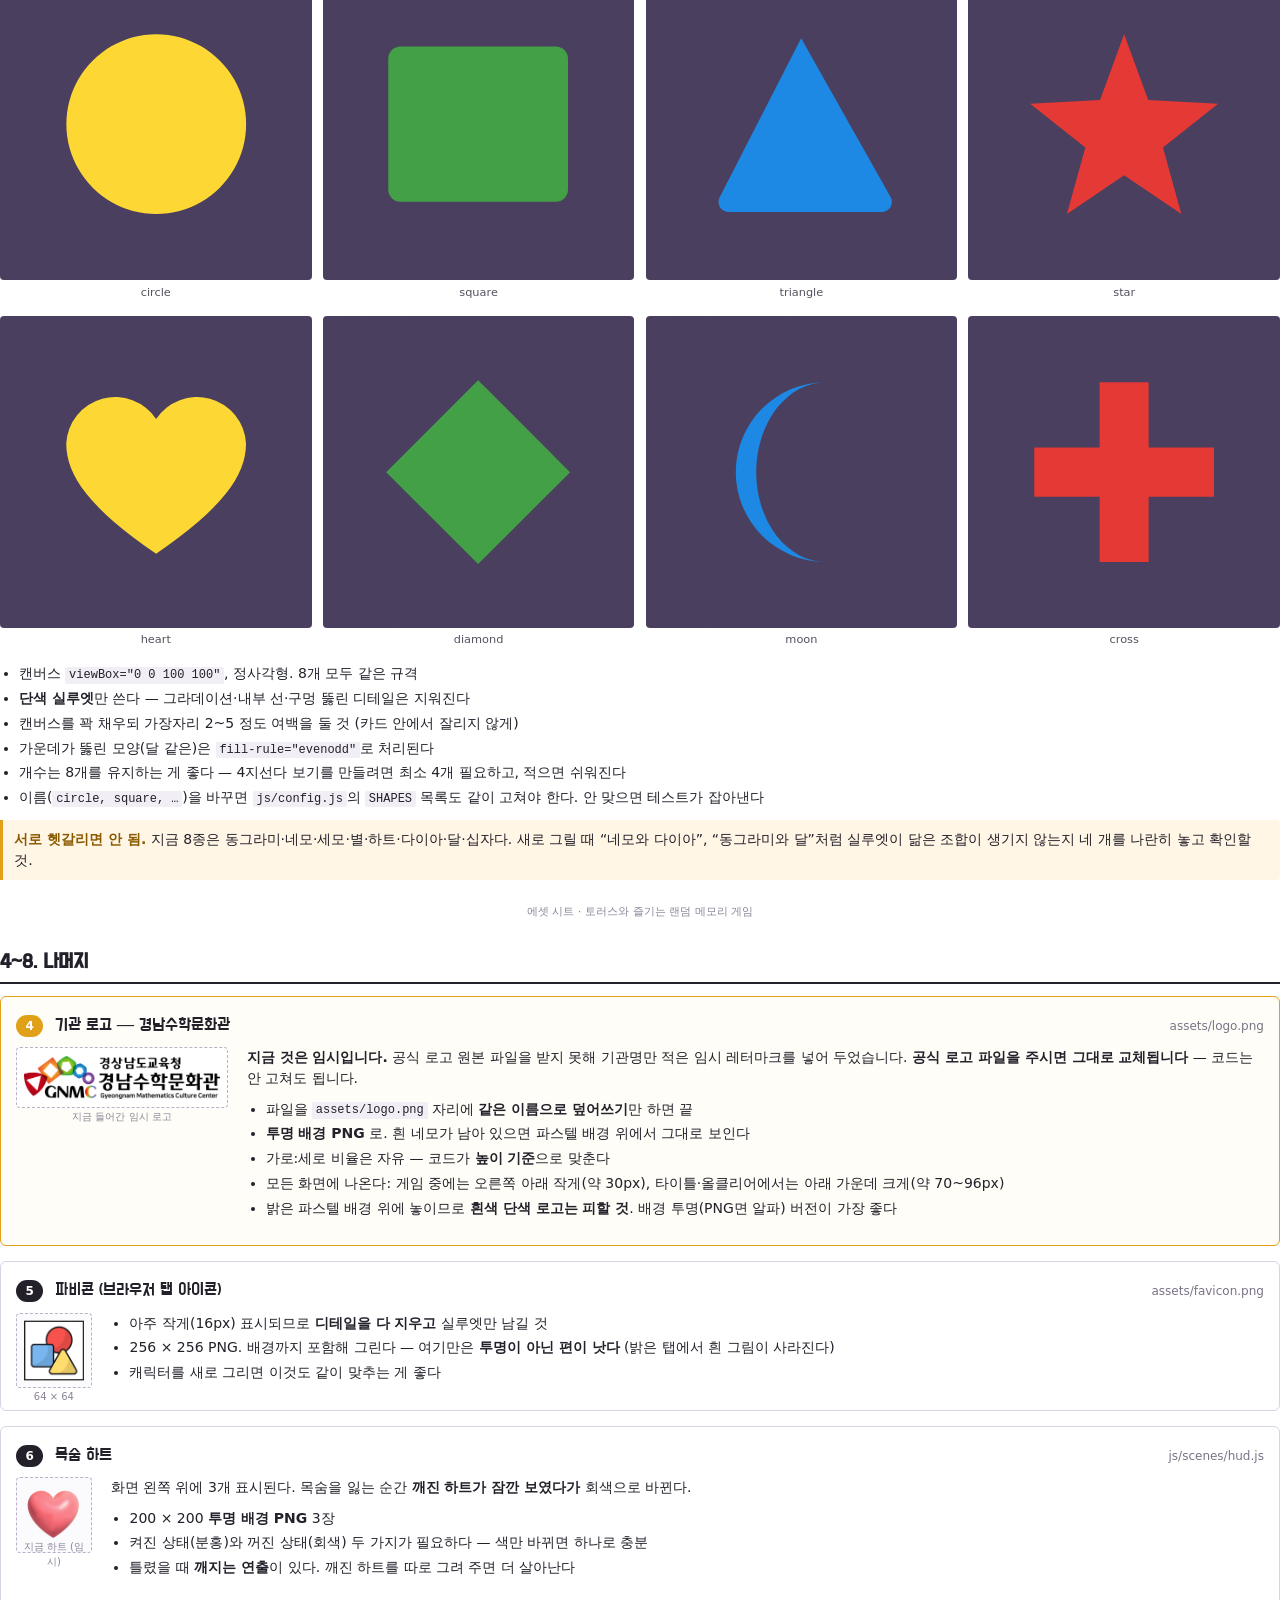
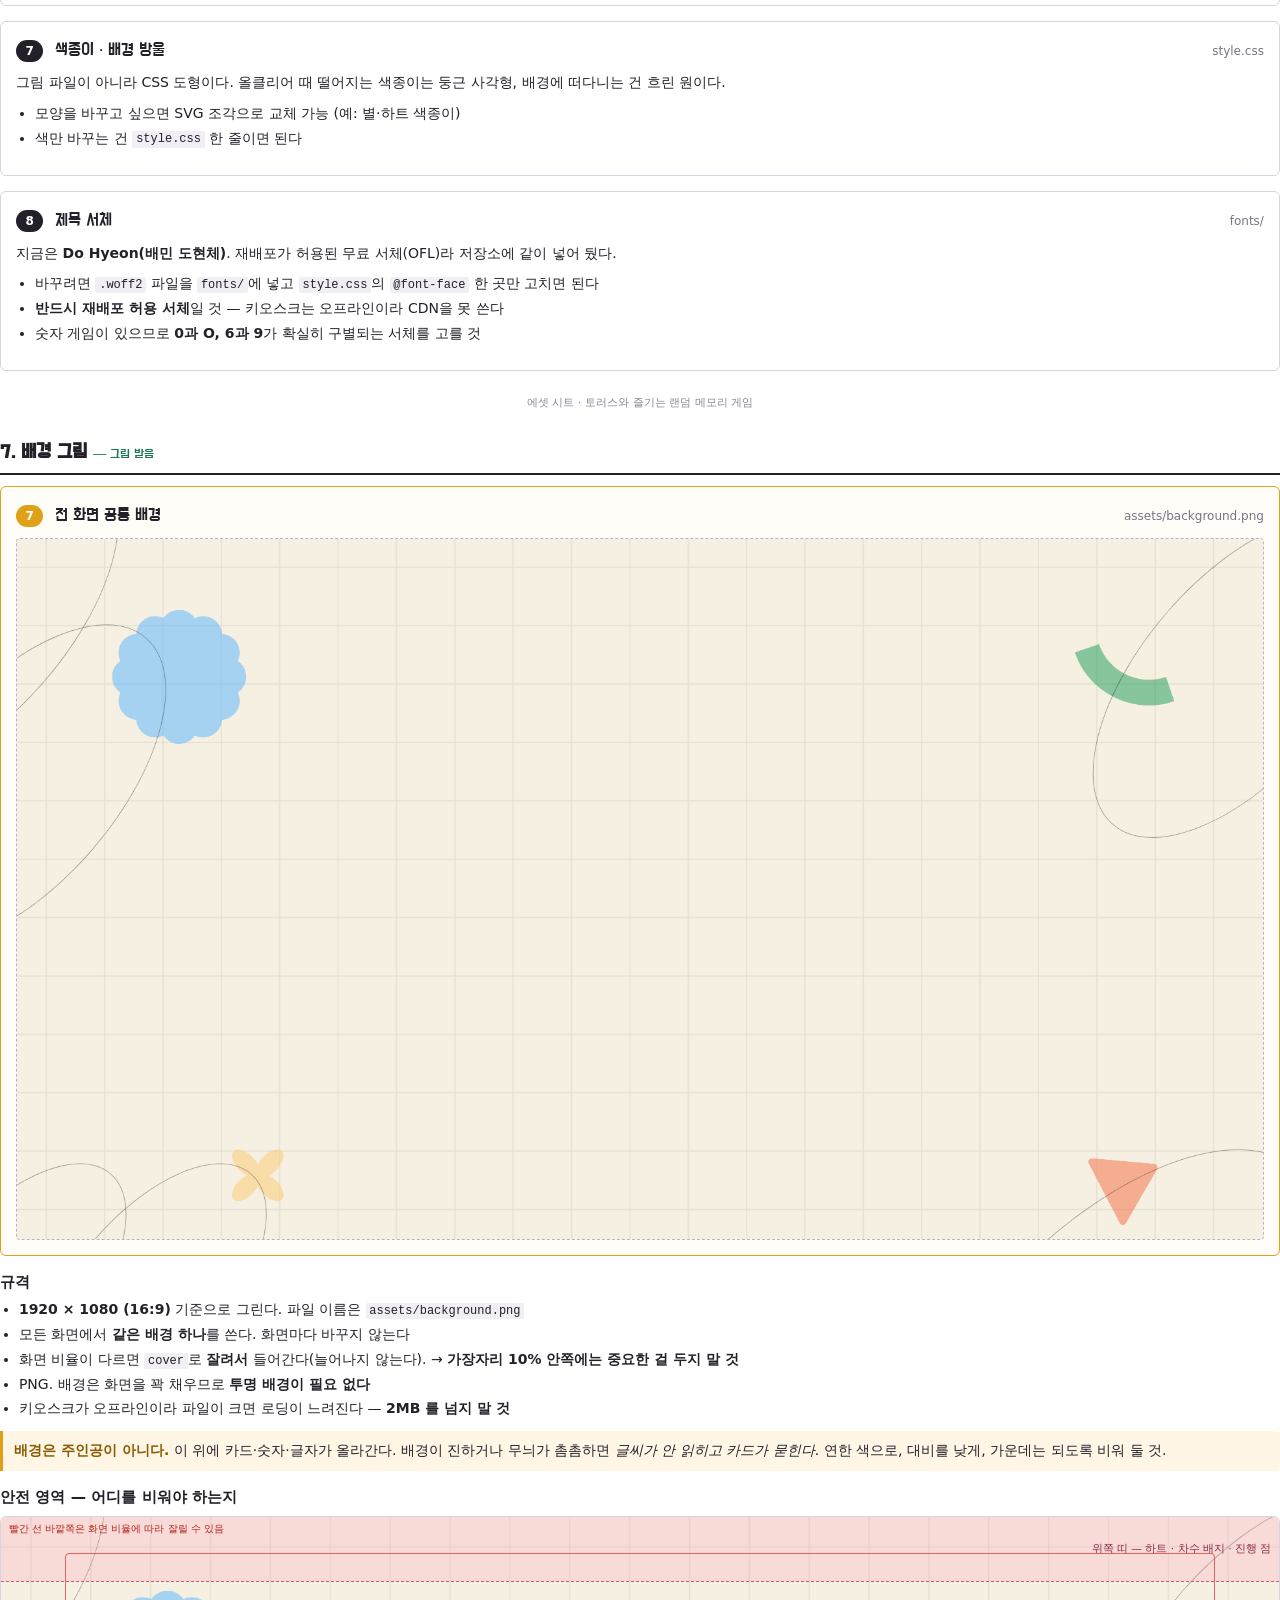
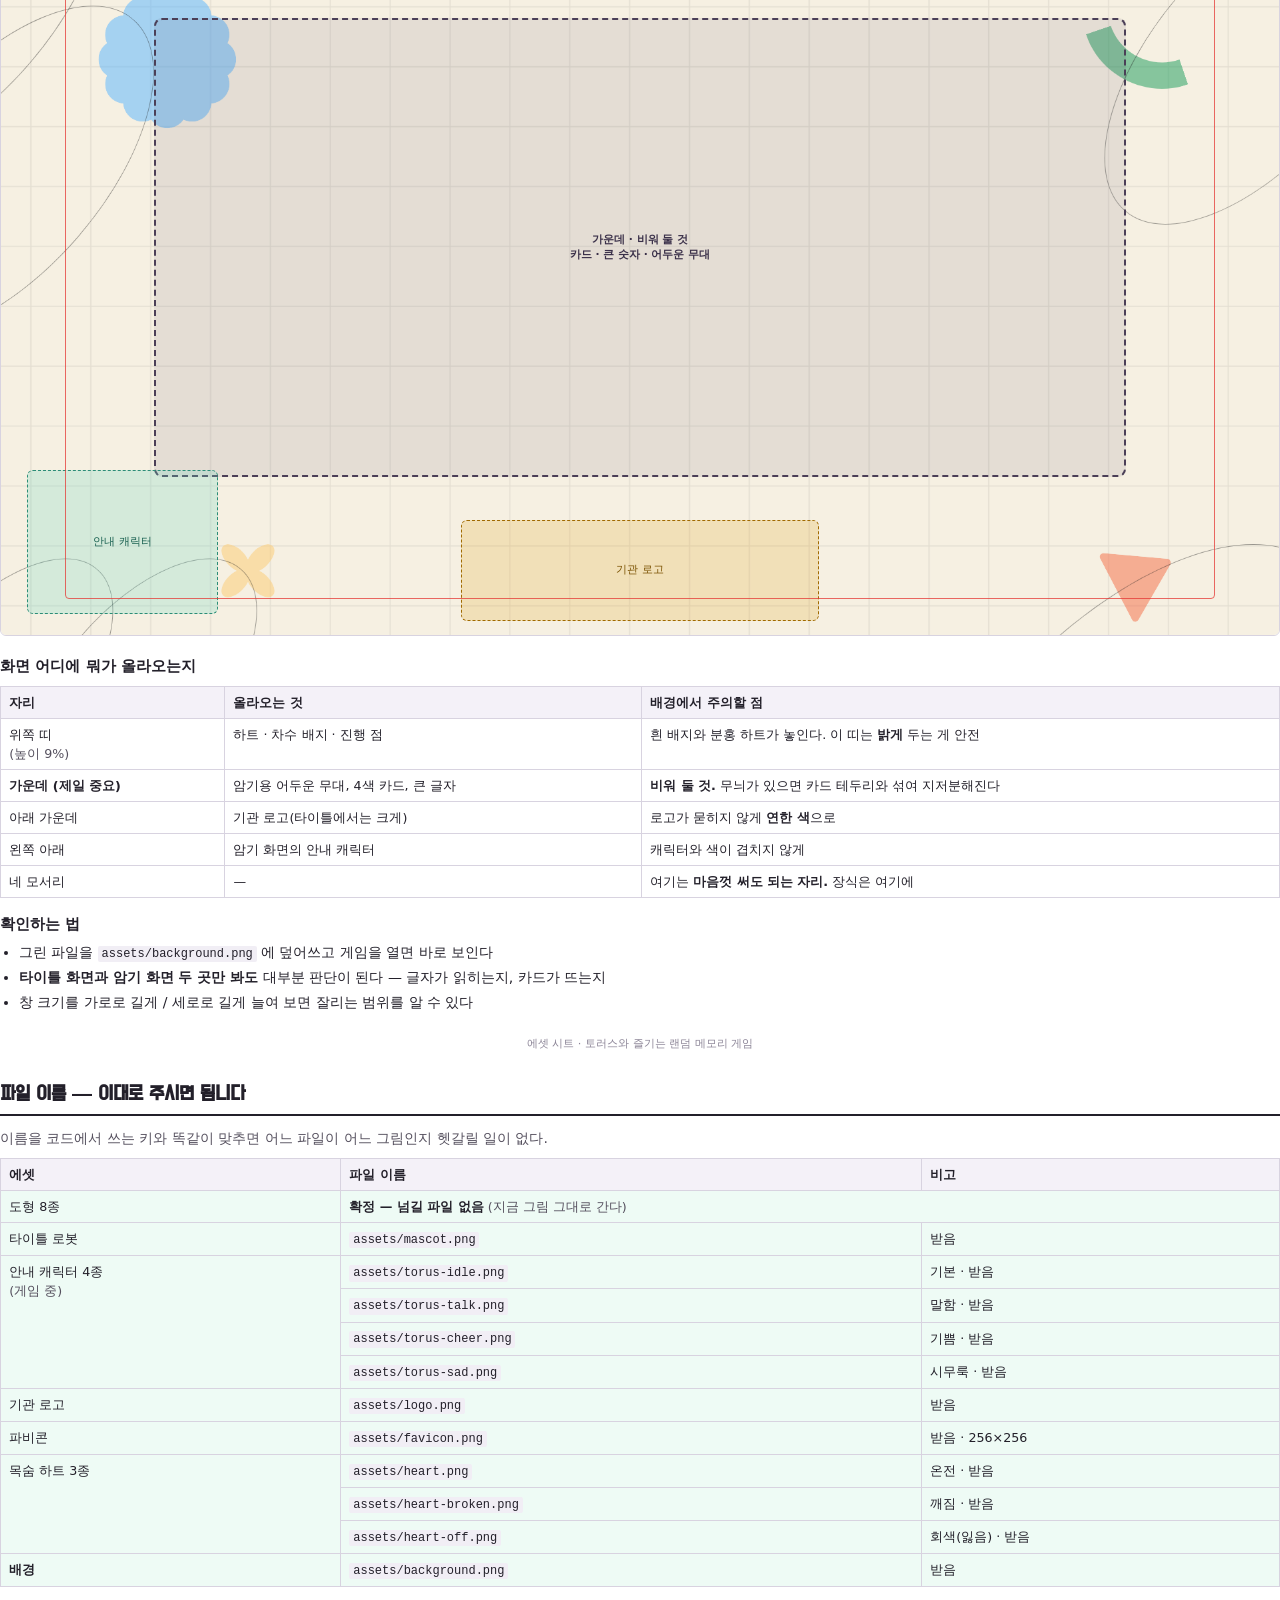
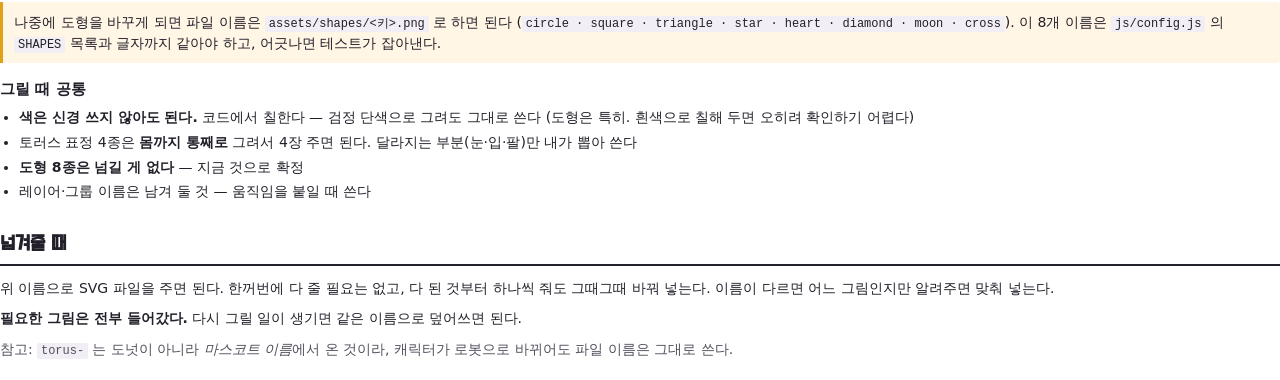
==== commit b601f67f: "올려준 그림 파일을 반영한다 파일명 오타를 고쳤다: herat-broken.png → heart-broken.png. 그대로 두면 깨진 하트만 임시 그림이 나온다.  전부 1920" ====
--- a/docs/assets.html
+++ b/docs/assets.html
@@ -154,8 +154,8 @@
   <h1>에셋 시트</h1>
   <p class="lead">
     토러스와 즐기는 랜덤 메모리 게임 — 그림 목록과 규격.<br>
-    <strong>도형 8종은 확정</strong>, 캐릭터·로고·파비콘·하트는 <strong>그림을 받았고</strong>,
-    지금 남은 것은 <strong>배경</strong>이다.
+    <strong>그림은 전부 받았다.</strong> 이 문서는 이제 규격 기록용이다 —
+    나중에 무엇을 어떤 크기로 바꿔야 하는지 남겨 둔 것이다.
     이 문서의 그림은 실제 게임 코드에서 그대로 뽑은 것이라 현재 화면과 같다.
   </p>
 
@@ -168,7 +168,7 @@
     <tr style="background:#eefbf5"><td>4</td><td>기관 로고 (경남수학문화관)</td><td><strong>그림 받음</strong></td><td>1</td><td>높이 300 (가로 자유)</td><td><code>assets/logo.png</code></td></tr>
     <tr style="background:#eefbf5"><td>5</td><td>파비콘(탭 아이콘)</td><td><strong>그림 받음</strong></td><td>1</td><td>256 × 256</td><td><code>assets/favicon.png</code></td></tr>
     <tr style="background:#eefbf5"><td>6</td><td>목숨 하트</td><td><strong>그림 받음</strong></td><td>3</td><td>200 × 200</td><td><code>assets/heart*.png</code></td></tr>
-    <tr style="background:#fff6e5"><td>7</td><td><strong>배경 그림</strong></td><td><strong>지금 그리는 중</strong></td><td>1</td><td>2560 × 1440</td><td><code>assets/background.png</code></td></tr>
+    <tr style="background:#eefbf5"><td>7</td><td><strong>배경 그림</strong></td><td><strong>그림 받음</strong></td><td>1</td><td>2560 × 1440</td><td><code>assets/background.png</code></td></tr>
     <tr><td>8</td><td>색종이 조각</td><td>선택</td><td>—</td><td>CSS 도형</td><td><code>style.css</code></td></tr>
     <tr><td>9</td><td>제목 서체</td><td>선택</td><td>1</td><td>woff2</td><td><code>fonts/</code></td></tr>
   </table>
@@ -368,7 +368,7 @@
       <div class="asset-art">
         <div class="art-item">
           <div class="box" style="width:20mm;height:20mm">
-            <img src="../favicon.svg" style="width:16mm;height:16mm" alt="">
+            <img src="../assets/favicon.png" style="width:16mm;height:16mm" alt="">
             <span class="box-cap">64 × 64</span>
           </div>
         </div>
@@ -444,7 +444,7 @@
 
 <!-- ================= 배경 ================= -->
 <section class="page">
-  <h2>7. 배경 그림 <span style="font-size:10pt;font-weight:400;color:#a06a00">— 지금 그리는 중</span></h2>
+  <h2>7. 배경 그림 <span style="font-size:10pt;font-weight:400;color:#1a7a4f">— 그림 받음</span></h2>
 
   <div class="asset" style="border-color:#e0a018;background:#fffdf7">
     <div class="asset-head">
@@ -456,7 +456,7 @@
       <div class="art-item" style="width:100%">
         <div class="box" style="width:100%;aspect-ratio:16/9;overflow:hidden;padding:0">
           <img src="../assets/background.png" style="width:100%;height:100%;object-fit:cover" alt="">
-          <span class="box-cap">지금 들어간 배경 (임시)</span>
+          <span class="box-cap">현재 배경</span>
         </div>
       </div>
     </div>
@@ -559,8 +559,8 @@
       <td><code>assets/heart.png</code></td><td>온전 · 받음</td></tr>
     <tr style="background:#eefbf5"><td><code>assets/heart-broken.png</code></td><td>깨짐 · 받음</td></tr>
     <tr style="background:#eefbf5"><td><code>assets/heart-off.png</code></td><td>회색(잃음) · 받음</td></tr>
-    <tr style="background:#fff6e5"><td><strong>배경</strong></td>
-      <td><code>assets/background.png</code></td><td><strong>지금 그리는 중</strong></td></tr>
+    <tr style="background:#eefbf5"><td><strong>배경</strong></td>
+      <td><code>assets/background.png</code></td><td>받음</td></tr>
   </table>
 
   <div class="warn">
@@ -583,8 +583,7 @@
   <h2>넘겨줄 때</h2>
   <p>위 이름으로 SVG 파일을 주면 된다. 한꺼번에 다 줄 필요는 없고, 다 된 것부터 하나씩 줘도
      그때그때 바꿔 넣는다. 이름이 다르면 어느 그림인지만 알려주면 맞춰 넣는다.</p>
-  <p><strong>지금 남은 것은 배경 하나다</strong> — 나머지는 자리와 크기를 모두 잡아 뒀으니
-     파일만 오면 바로 들어간다.</p>
+  <p><strong>필요한 그림은 전부 들어갔다.</strong> 다시 그릴 일이 생기면 같은 이름으로 덮어쓰면 된다.</p>
   <p class="lead">참고: <code>torus-</code> 는 도넛이 아니라 <em>마스코트 이름</em>에서 온 것이라,
      캐릭터가 로봇으로 바뀌어도 파일 이름은 그대로 쓴다.</p>
 
--- a/style.css
+++ b/style.css
@@ -341,41 +341,10 @@
   display: flex;
   align-items: flex-end;
   justify-content: center;
-  /* 아래로 걸쳐 놓은 카드가 다음 줄(기록 문구)을 침범하지 않도록 자리를 비워 둔다 */
-  padding-bottom: clamp(26px, 4.5vh, 56px);
 }
 
 .title-mascot { display: flex; justify-content: center; }
 
-/* 캐릭터가 들고 있는 듯 좌우로 펼쳐지는 카드 4장 */
-.title-cards {
-  position: absolute;
-  left: 50%;
-  bottom: 0;
-  transform: translateX(-50%);
-  display: flex;
-  gap: clamp(10px, 1.7vw, 30px);
-  width: max-content;
-  pointer-events: none;
-}
-
-.title-card {
-  width: clamp(38px, 5.4vh, 74px);
-  height: clamp(38px, 5.4vh, 74px);
-  border-radius: 16px;
-  display: flex;
-  align-items: center;
-  justify-content: center;
-  box-shadow: var(--shadow-soft);
-  animation: cardFloat 3.4s ease-in-out infinite;
-}
-/* 바깥쪽 카드일수록 더 기울여 부채처럼 펼친다 */
-.title-card:nth-child(1) { transform: rotate(-14deg) translate(-10px, 8px); animation-delay: 0s; }
-.title-card:nth-child(2) { transform: rotate(-5deg); animation-delay: 0.2s; }
-.title-card:nth-child(3) { transform: rotate(5deg); animation-delay: 0.4s; }
-.title-card:nth-child(4) { transform: rotate(14deg) translate(10px, 8px); animation-delay: 0.6s; }
-
-@keyframes cardFloat { 50% { margin-top: -10px; } }
 
 .title-text {
   font-family: var(--display);
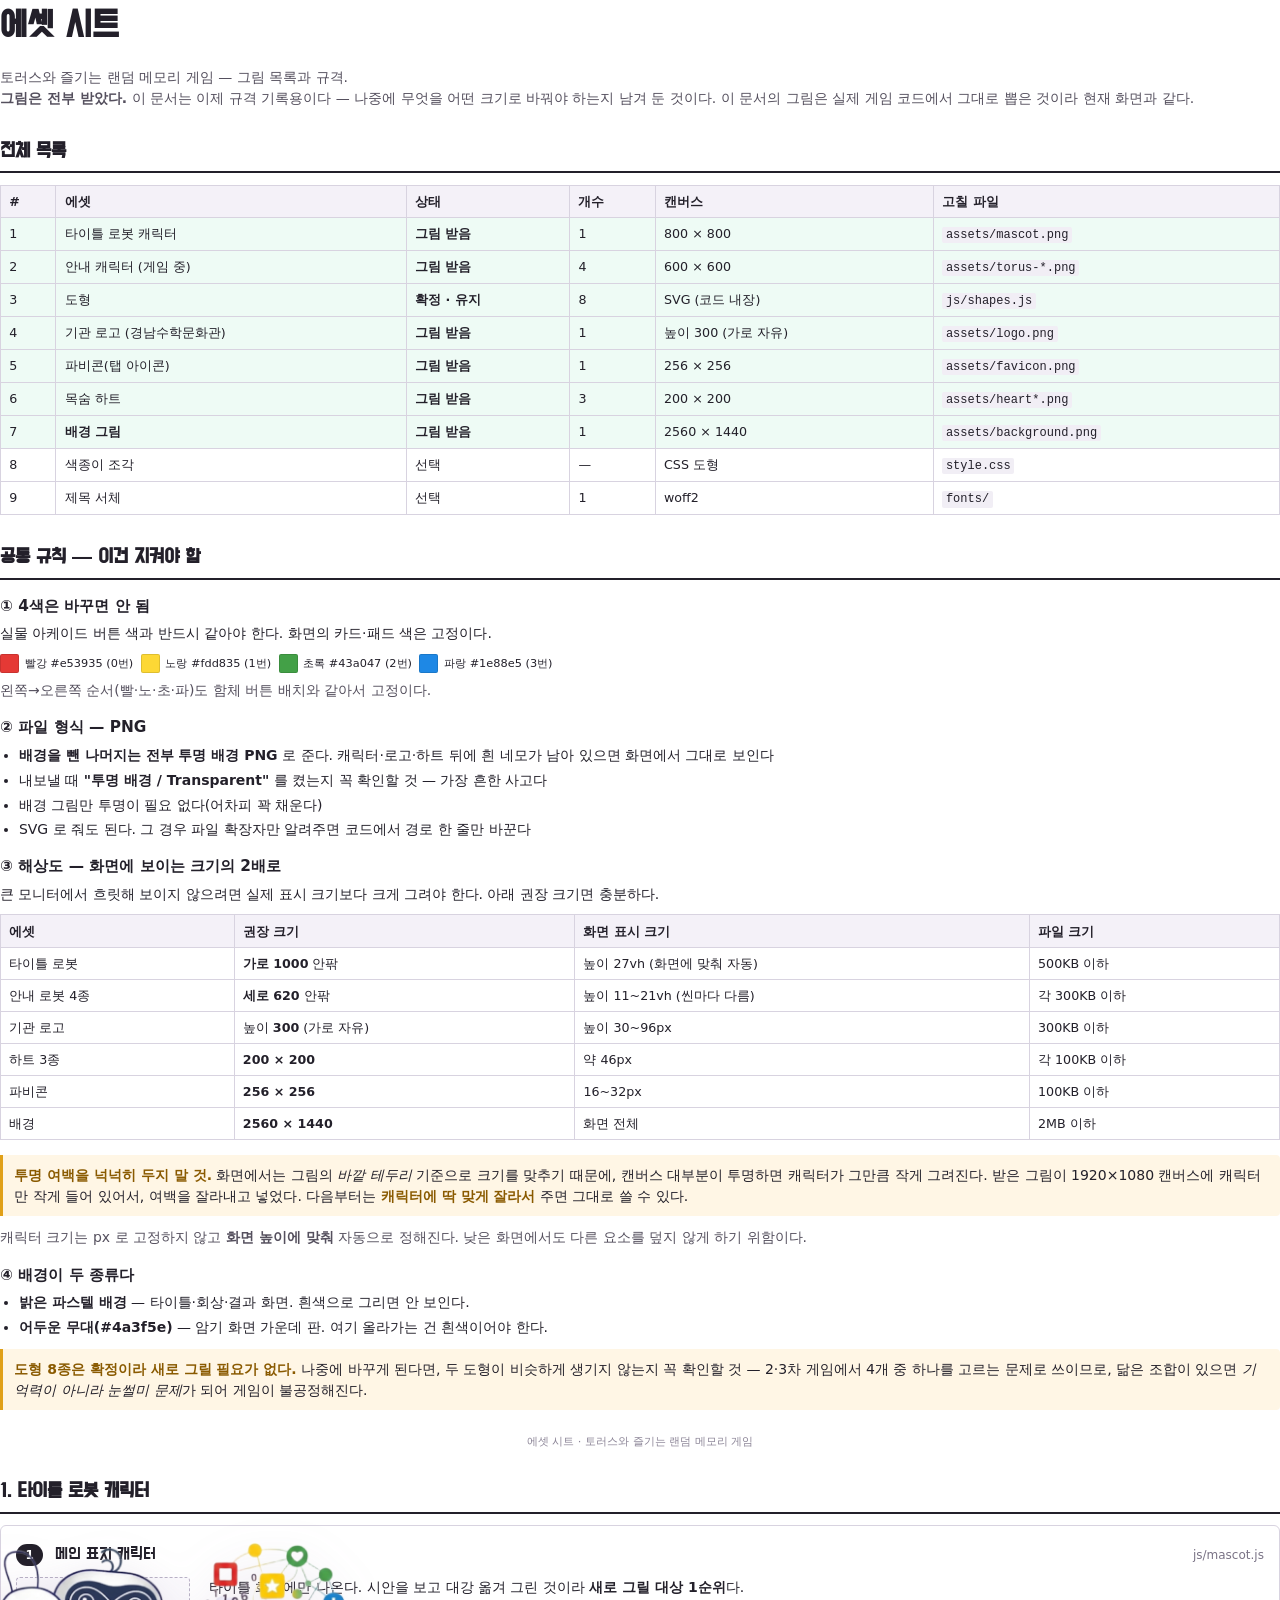
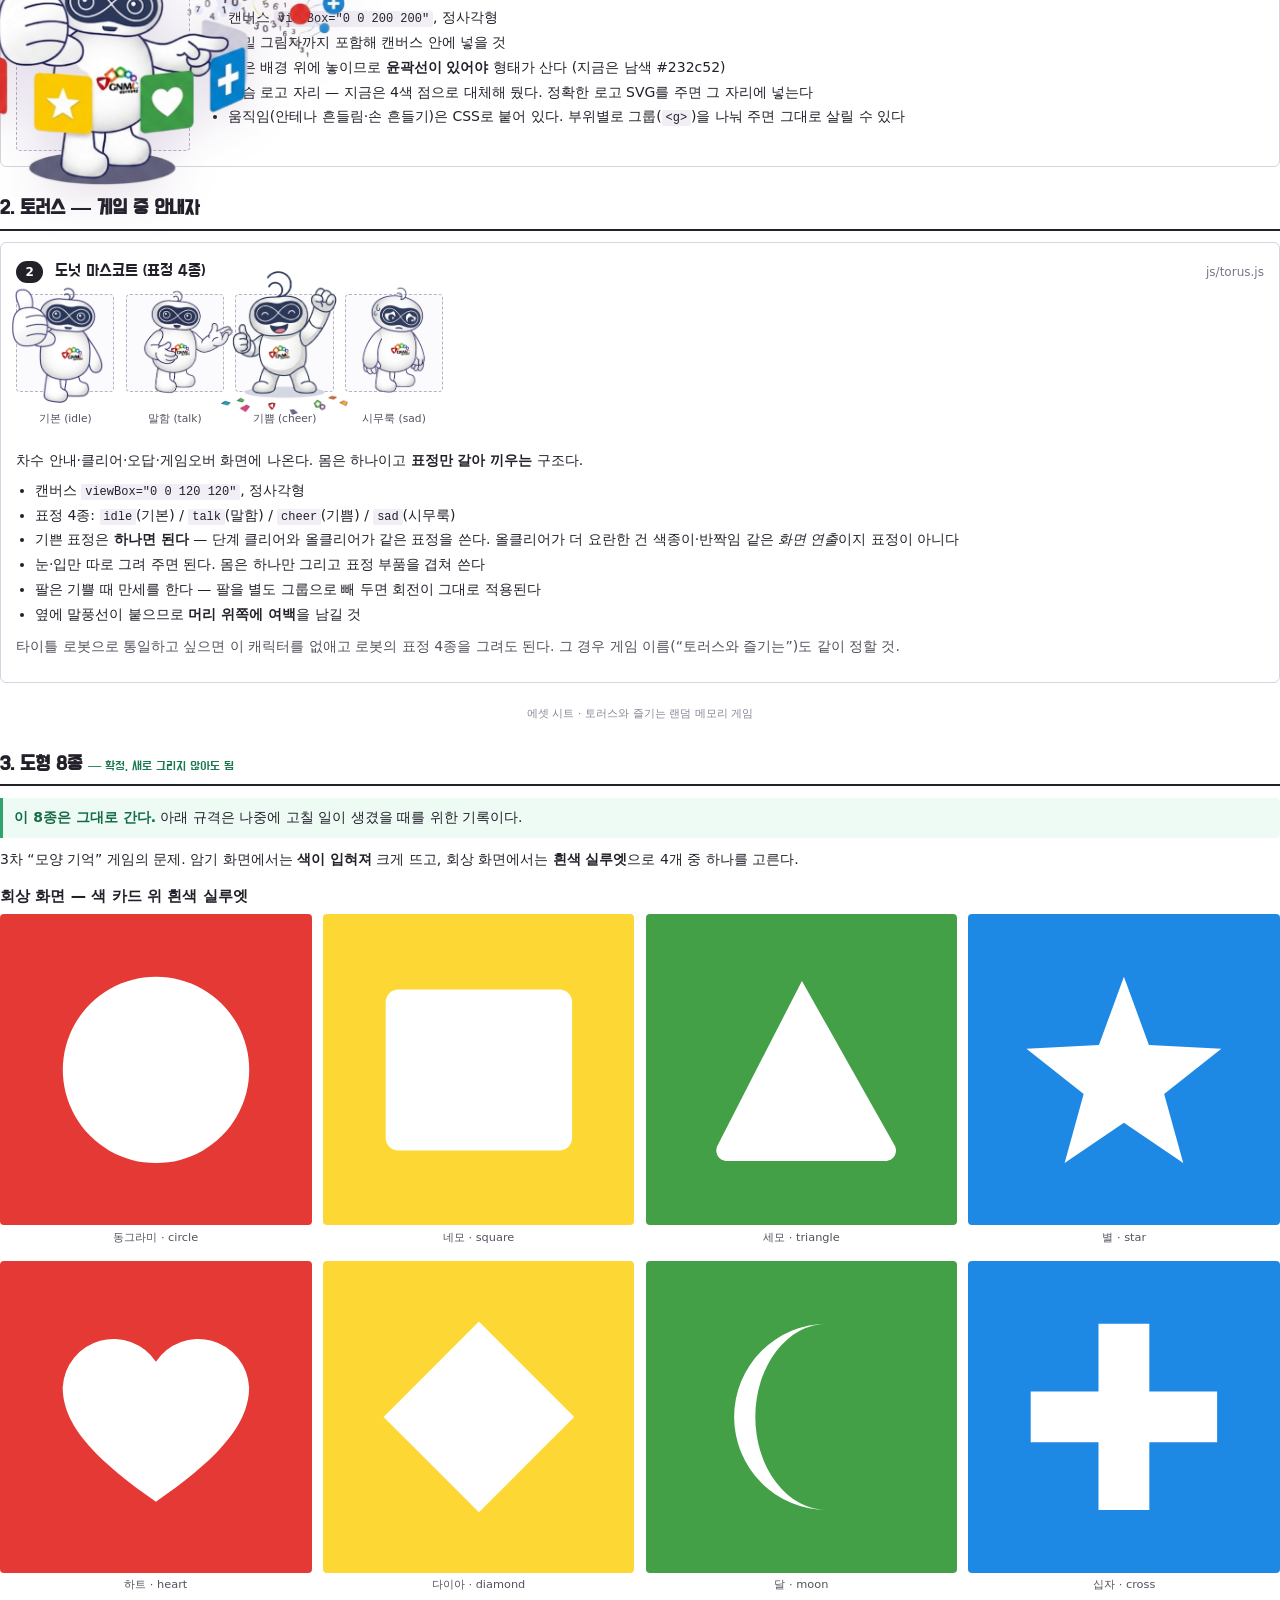
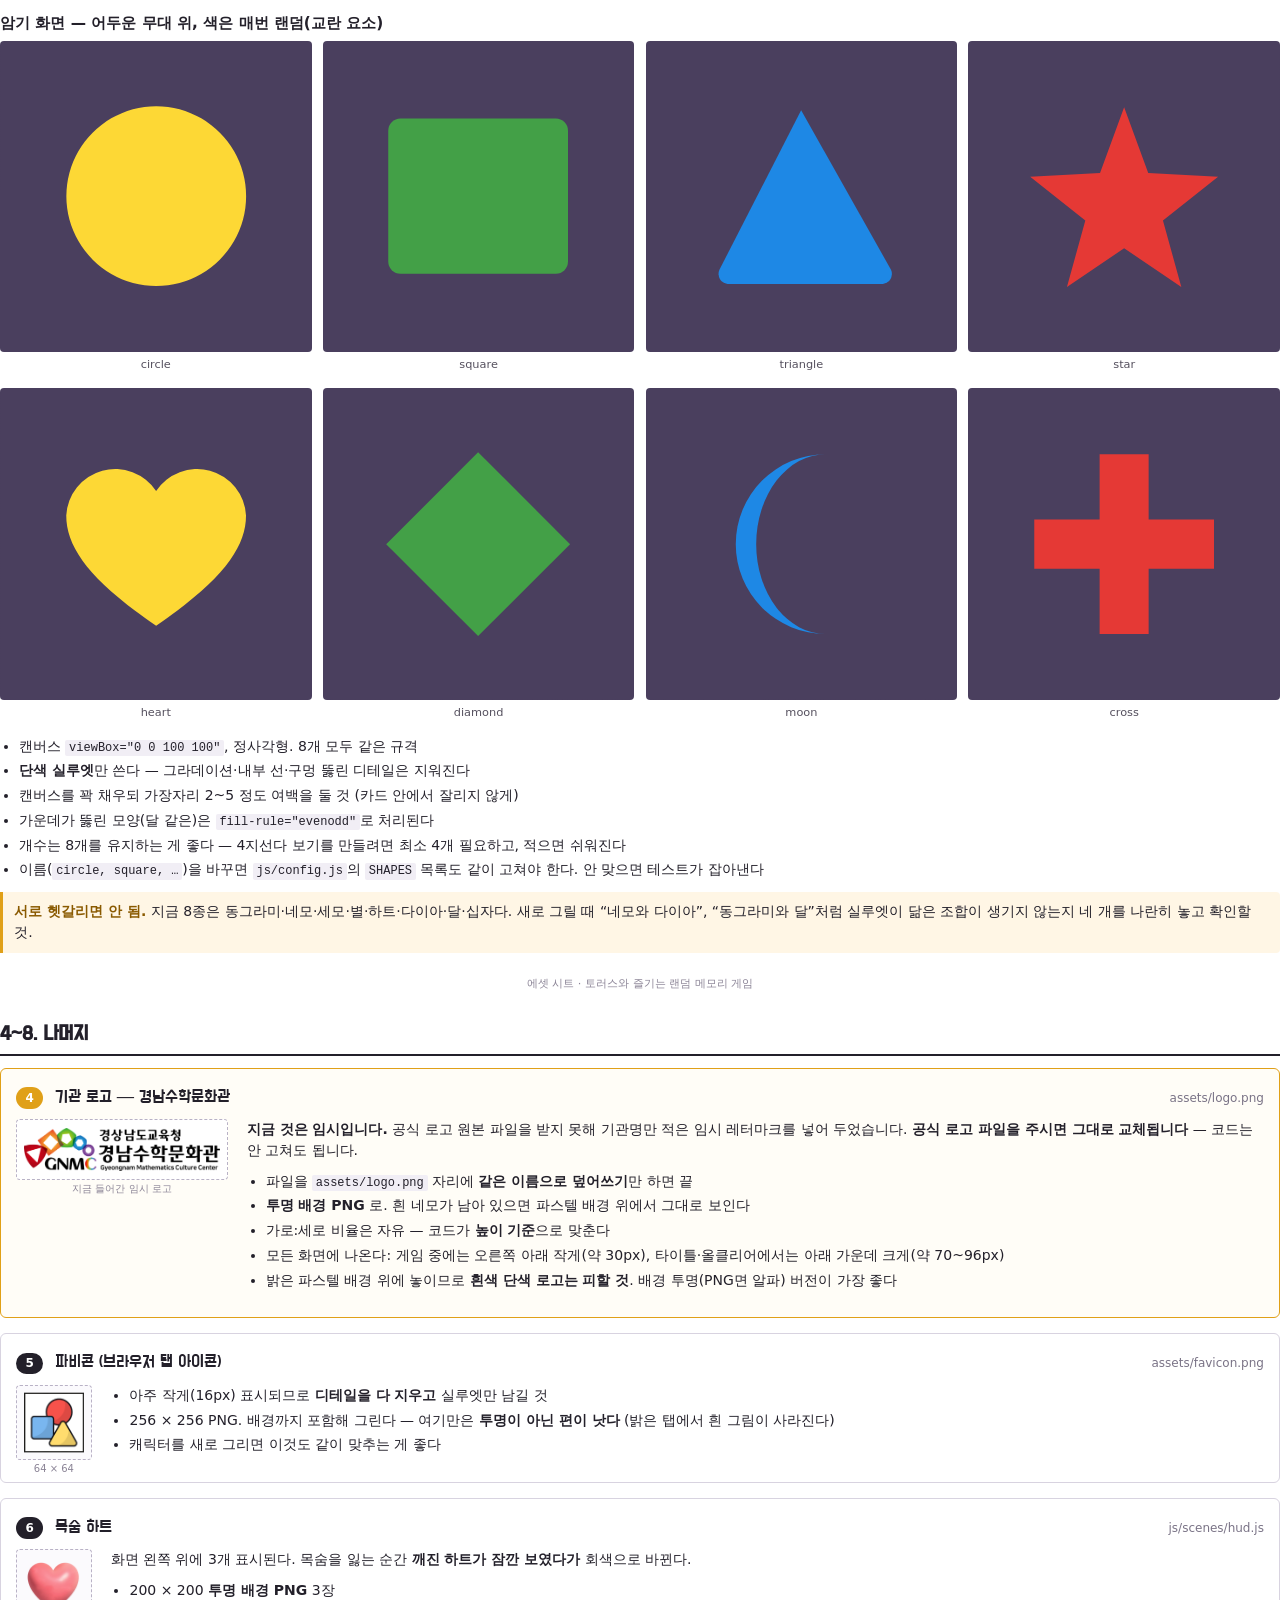
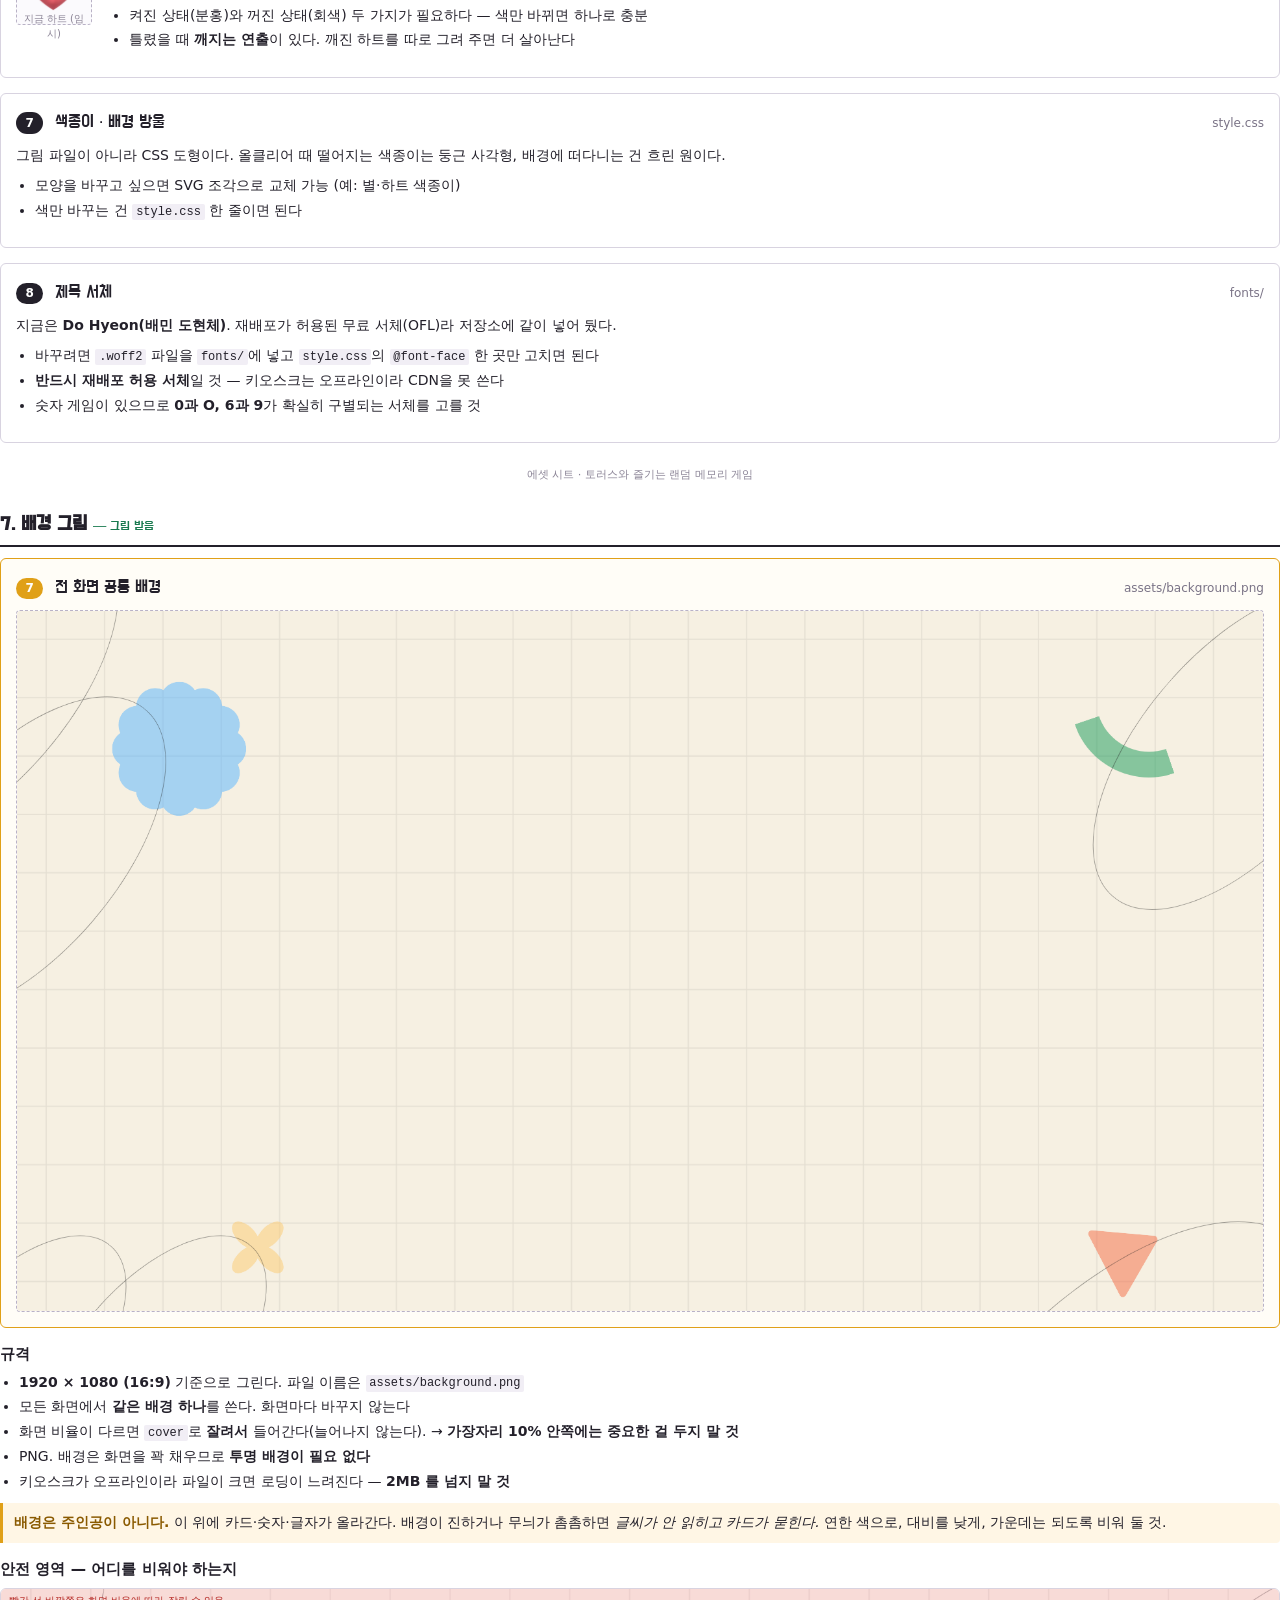
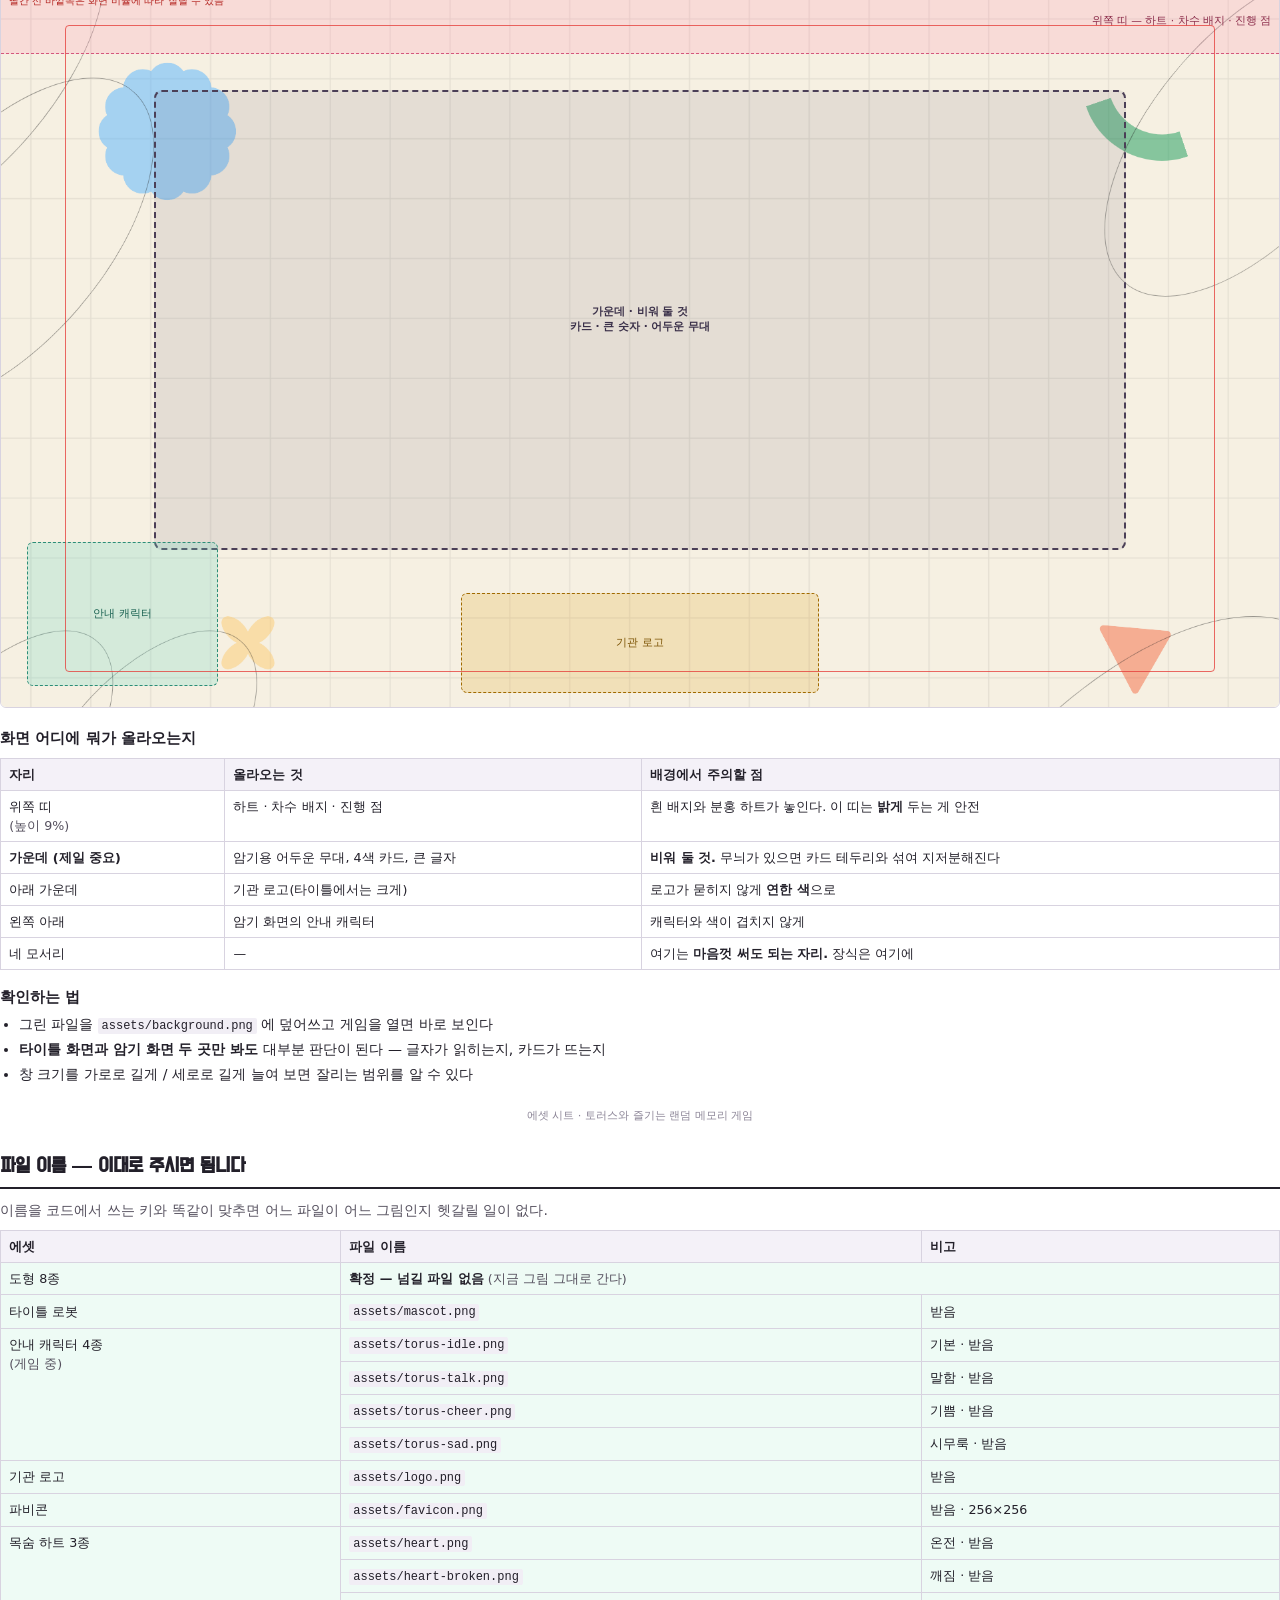
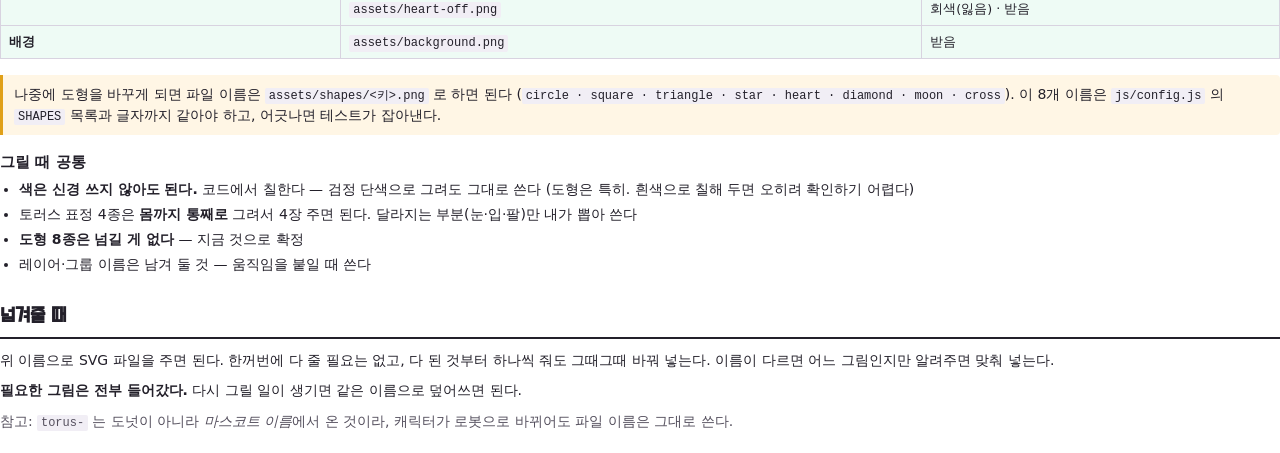
==== commit 456a83de: "화면 비율에 따라 잘리거나 겹치던 문제를 고친다 캐릭터 크기를 px 로 고정해 두어서, 화면이 낮으면 내용이 세로로 넘쳐 위가 잘리고 요소끼리 겹쳤다. 크기를 화면 높이(vh) 기" ====
--- a/docs/assets.html
+++ b/docs/assets.html
@@ -202,15 +202,21 @@
      아래 권장 크기면 충분하다.</p>
   <table>
     <tr><th>에셋</th><th>권장 크기</th><th>화면 표시 크기</th><th>파일 크기</th></tr>
-    <tr><td>타이틀 로봇</td><td><strong>800 × 800</strong></td><td>약 260px</td><td>500KB 이하</td></tr>
-    <tr><td>안내 로봇 4종</td><td><strong>600 × 600</strong></td><td>130~230px</td><td>각 300KB 이하</td></tr>
+    <tr><td>타이틀 로봇</td><td><strong>가로 1000</strong> 안팎</td><td>높이 27vh (화면에 맞춰 자동)</td><td>500KB 이하</td></tr>
+    <tr><td>안내 로봇 4종</td><td><strong>세로 620</strong> 안팎</td><td>높이 11~21vh (씬마다 다름)</td><td>각 300KB 이하</td></tr>
     <tr><td>기관 로고</td><td>높이 <strong>300</strong> (가로 자유)</td><td>높이 30~96px</td><td>300KB 이하</td></tr>
     <tr><td>하트 3종</td><td><strong>200 × 200</strong></td><td>약 46px</td><td>각 100KB 이하</td></tr>
     <tr><td>파비콘</td><td><strong>256 × 256</strong></td><td>16~32px</td><td>100KB 이하</td></tr>
     <tr><td>배경</td><td><strong>2560 × 1440</strong></td><td>화면 전체</td><td>2MB 이하</td></tr>
   </table>
-  <p class="lead">캐릭터·하트·파비콘은 <strong>정사각형</strong> 캔버스로. 가로세로가 다르면 찌그러지지 않고
-     가운데 맞춰 들어가지만, 정사각이 여백 계산이 제일 쉽다.</p>
+  <div class="warn">
+    <strong>투명 여백을 넉넉히 두지 말 것.</strong> 화면에서는 그림의 <em>바깥 테두리</em> 기준으로
+    크기를 맞추기 때문에, 캔버스 대부분이 투명하면 캐릭터가 그만큼 작게 그려진다.
+    받은 그림이 1920×1080 캔버스에 캐릭터만 작게 들어 있어서, 여백을 잘라내고 넣었다.
+    다음부터는 <strong>캐릭터에 딱 맞게 잘라서</strong> 주면 그대로 쓸 수 있다.
+  </div>
+  <p class="lead">캐릭터 크기는 px 로 고정하지 않고 <strong>화면 높이에 맞춰</strong> 자동으로 정해진다.
+     낮은 화면에서도 다른 요소를 덮지 않게 하기 위함이다.</p>
 
   <h3>④ 배경이 두 종류다</h3>
   <ul>
--- a/style.css
+++ b/style.css
@@ -48,7 +48,15 @@
   --radius: 24px;
   --hud-h: 9vh;
   --shadow-soft: 0 10px 30px rgba(120, 90, 140, 0.16);
-}
+
+  /* 기관 로고가 차지하는 높이. 씬은 이만큼 아래를 비워 둔다.
+     배경 그림은 네 모서리에 장식이 있고 아래 가운데가 비어 있어서, 로고를 거기 둔다. */
+  --brand-h: clamp(20px, 3.4vh, 42px);
+}
+
+/* 타이틀·올클리어에서는 로고를 크게 */
+body:has(#app .scene-title),
+body:has(#app .scene-allclear) { --brand-h: clamp(42px, 8vh, 96px); }
 
 /* ---------------- 리셋 · 키오스크 ---------------- */
 
@@ -126,7 +134,8 @@
   justify-content: center;
   gap: 2.2vh;
   min-height: 0;
-  padding: 2vh 4vw;
+  /* 아래는 로고 자리로 비워 둔다 */
+  padding: 2vh 4vw calc(var(--brand-h) + 3vh);
 }
 
 /* ---------------- HUD ---------------- */
@@ -330,10 +339,7 @@
 /* ---------------- 타이틀 ---------------- */
 
 /* 아래 가운데에 큰 로고가 놓이므로 그만큼 자리를 비워 둔다 */
-.scene-title,
-.scene-allclear { padding-bottom: clamp(64px, 13vh, 150px); }
-
-.scene-title { justify-content: center; gap: 1.4vh; padding-top: 3vh; }
+.scene-title { justify-content: center; gap: 1.2vh; padding: 2vh 4vw calc(var(--brand-h) + 4vh); }
 
 /* 캐릭터와 카드가 겹쳐 놓인 표지 영역 */
 .title-hero {
@@ -446,7 +452,7 @@
 
 .exit-hint {
   position: absolute;
-  bottom: 2.5vh;
+  bottom: calc(var(--brand-h) + 3.2vh);
   left: 50%;
   transform: translateX(-50%);
   font-size: clamp(11px, 1.5vh, 18px);
@@ -529,8 +535,8 @@
 
 .present-torus {
   position: absolute;
-  left: 2.5vw;
-  bottom: 2.5vh;
+  left: 2vw;
+  bottom: calc(var(--brand-h) + 1.5vh);
   pointer-events: none;
 }
 
@@ -811,16 +817,25 @@
 
 /* ---------------- 타이틀 로봇 캐릭터 ---------------- */
 
+/* 크기는 화면 '높이'에 맞춘다. px 로 고정하면 낮은 화면에서 다른 요소를 덮는다. */
 .mascot {
+  --char-h: clamp(100px, 27vh, 360px);
   display: flex;
   flex-direction: column;
   align-items: center;
   gap: 1vh;
 }
 
-.mascot-img { display: block; height: auto; }
+.mascot-img {
+  display: block;
+  height: var(--char-h);
+  width: auto;
+  max-width: 86vw;
+}
 
 .mascot-body {
+  position: relative;
+  z-index: 1;                       /* 말풍선(z-index:2)보다 아래 */
   animation: torusBob 3.4s ease-in-out infinite;
   filter: drop-shadow(0 12px 22px rgba(120, 90, 140, 0.18));
 }
@@ -828,13 +843,27 @@
 /* ---------------- 게임 중 안내 캐릭터 ---------------- */
 
 .torus {
+  --char-h: clamp(70px, 16vh, 200px);
   display: flex;
   flex-direction: column;
   align-items: center;
   gap: 1vh;
 }
 
-.torus-body { animation: torusBob 3s ease-in-out infinite; }
+/* 씬마다 캐릭터가 차지해도 되는 높이가 다르다 */
+.intro-torus    .torus { --char-h: clamp(95px, 21vh, 260px); }
+.present-torus  .torus { --char-h: clamp(55px, 11vh, 135px); }
+.clear-torus    .torus { --char-h: clamp(90px, 20vh, 250px); }
+.miss-torus     .torus { --char-h: clamp(75px, 16vh, 200px); }
+.gameover-torus .torus { --char-h: clamp(75px, 15vh, 190px); }
+.allclear-torus .torus { --char-h: clamp(95px, 21vh, 270px); }
+.attract-guide  .torus { --char-h: clamp(55px, 12vh, 150px); }
+
+.torus-body {
+  position: relative;
+  z-index: 1;                       /* 말풍선보다 아래 */
+  animation: torusBob 3s ease-in-out infinite;
+}
 @keyframes torusBob { 50% { transform: translateY(-9px); } }
 
 .torus[data-mood="cheer"] .torus-body { animation: torusHop 620ms ease-in-out infinite; }
@@ -845,6 +874,7 @@
 
 .torus-bubble {
   position: relative;
+  z-index: 2;                       /* 캐릭터가 말풍선을 가리지 않게 */
   max-width: min(60vw, 620px);
   background: var(--panel);
   color: var(--ink);
@@ -867,7 +897,12 @@
 }
 .torus-bubble.pop { animation: popIn 300ms cubic-bezier(0.2, 1.4, 0.4, 1) both; }
 
-.torus-img { display: block; height: auto; }
+.torus-img {
+  display: block;
+  height: var(--char-h);
+  width: auto;
+  max-width: 40vw;
+}
 
 /* 올클리어에서만 더 요란하게 — 표정을 따로 그리지 않고 씬 단위로 얹는다 */
 .scene-allclear .torus-body { animation: torusHop 480ms ease-in-out infinite; }
@@ -910,31 +945,18 @@
    평소에는 오른쪽 아래 구석에 작게, 타이틀에서는 아래 가운데에 크게 놓는다. */
 .brand {
   position: absolute;
-  right: 2vw;
-  bottom: 2.2vh;
-  display: flex;
-  align-items: center;
-  transition: all 320ms cubic-bezier(0.2, 1, 0.4, 1);
+  left: 50%;
+  bottom: 1.4vh;
+  transform: translateX(-50%);
+  display: flex;
+  align-items: center;
+  transition: bottom 320ms cubic-bezier(0.2, 1, 0.4, 1);
 }
 .brand-img {
-  height: clamp(20px, 3.4vh, 44px);
+  height: var(--brand-h);
   width: auto;
   display: block;
-  opacity: 0.75;
-}
-
-/* 타이틀에서는 크게 — #overlay 는 #app 의 형제라 :has() 로 현재 씬을 알 수 있다.
-   :has() 를 모르는 브라우저에서는 그냥 작은 상태로 남는다(동작에는 지장 없음). */
-#app:has(.scene-title) ~ #overlay .brand,
-#app:has(.scene-allclear) ~ #overlay .brand {
-  right: 50%;
-  bottom: 3vh;
-  transform: translateX(50%);
-}
-#app:has(.scene-title) ~ #overlay .brand-img,
-#app:has(.scene-allclear) ~ #overlay .brand-img {
-  height: clamp(40px, 8vh, 96px);
-  opacity: 1;
+  transition: height 320ms cubic-bezier(0.2, 1, 0.4, 1);
 }
 
 /* 브리지 접속 상태 — 화면 구석의 작은 점 하나로만 표시 (에러 화면 금지).
@@ -1012,12 +1034,12 @@
 .attract-guide {
   position: absolute;
   right: 2.4vw;
-  bottom: 3vh;
+  bottom: calc(var(--brand-h) + 2vh);
 }
 
 .attract-hint {
   position: absolute;
-  bottom: 3vh;
+  bottom: calc(var(--brand-h) + 3.2vh);
   left: 50%;
   transform: translateX(-50%);
   font-family: var(--display);
@@ -1032,11 +1054,26 @@
 /* ---------------- 세로 화면 대응 (개발용 모바일 테스트) ---------------- */
 
 @media (orientation: portrait) {
+  /* 세로 화면에서는 4칸을 한 줄에 못 놓으니 2×2 로 접는다.
+     대신 세로로 길어지므로 높이를 눌러 화면 밖으로 나가지 않게 한다. */
   .pad-row, .card-row { grid-template-columns: repeat(2, 1fr); }
-  .card-row { height: auto; }
-  .card { aspect-ratio: 3 / 4; }
-  .pad { max-height: 22vh; max-width: 22vh; }
-  .present-stage { width: 92vw; }
+  .card-row {
+    height: auto;
+    max-height: 46vh;
+    gap: clamp(8px, 2vw, 20px);
+  }
+  .card { aspect-ratio: 4 / 3; min-height: 0; }
+  .card-digit { font-size: clamp(40px, 9vh, 110px); }
+
+  .pad { max-height: 20vh; max-width: 20vh; }
+  .present-stage { width: 92vw; max-height: 42vh; }
+
+  .recall-prompt { font-size: clamp(20px, 3.4vh, 40px); }
+  .strip-row { gap: clamp(6px, 1.6vw, 12px); }
+  .slot { width: clamp(30px, 5.4vh, 60px); height: clamp(30px, 5.4vh, 60px); border-radius: 14px; }
+
+  /* 세로에서는 캐릭터가 자리를 많이 먹으므로 더 줄인다 */
+  .present-torus .torus { --char-h: clamp(46px, 8vh, 90px); }
 }
 
 /* ---------------- 모션 최소화 선호 ---------------- */
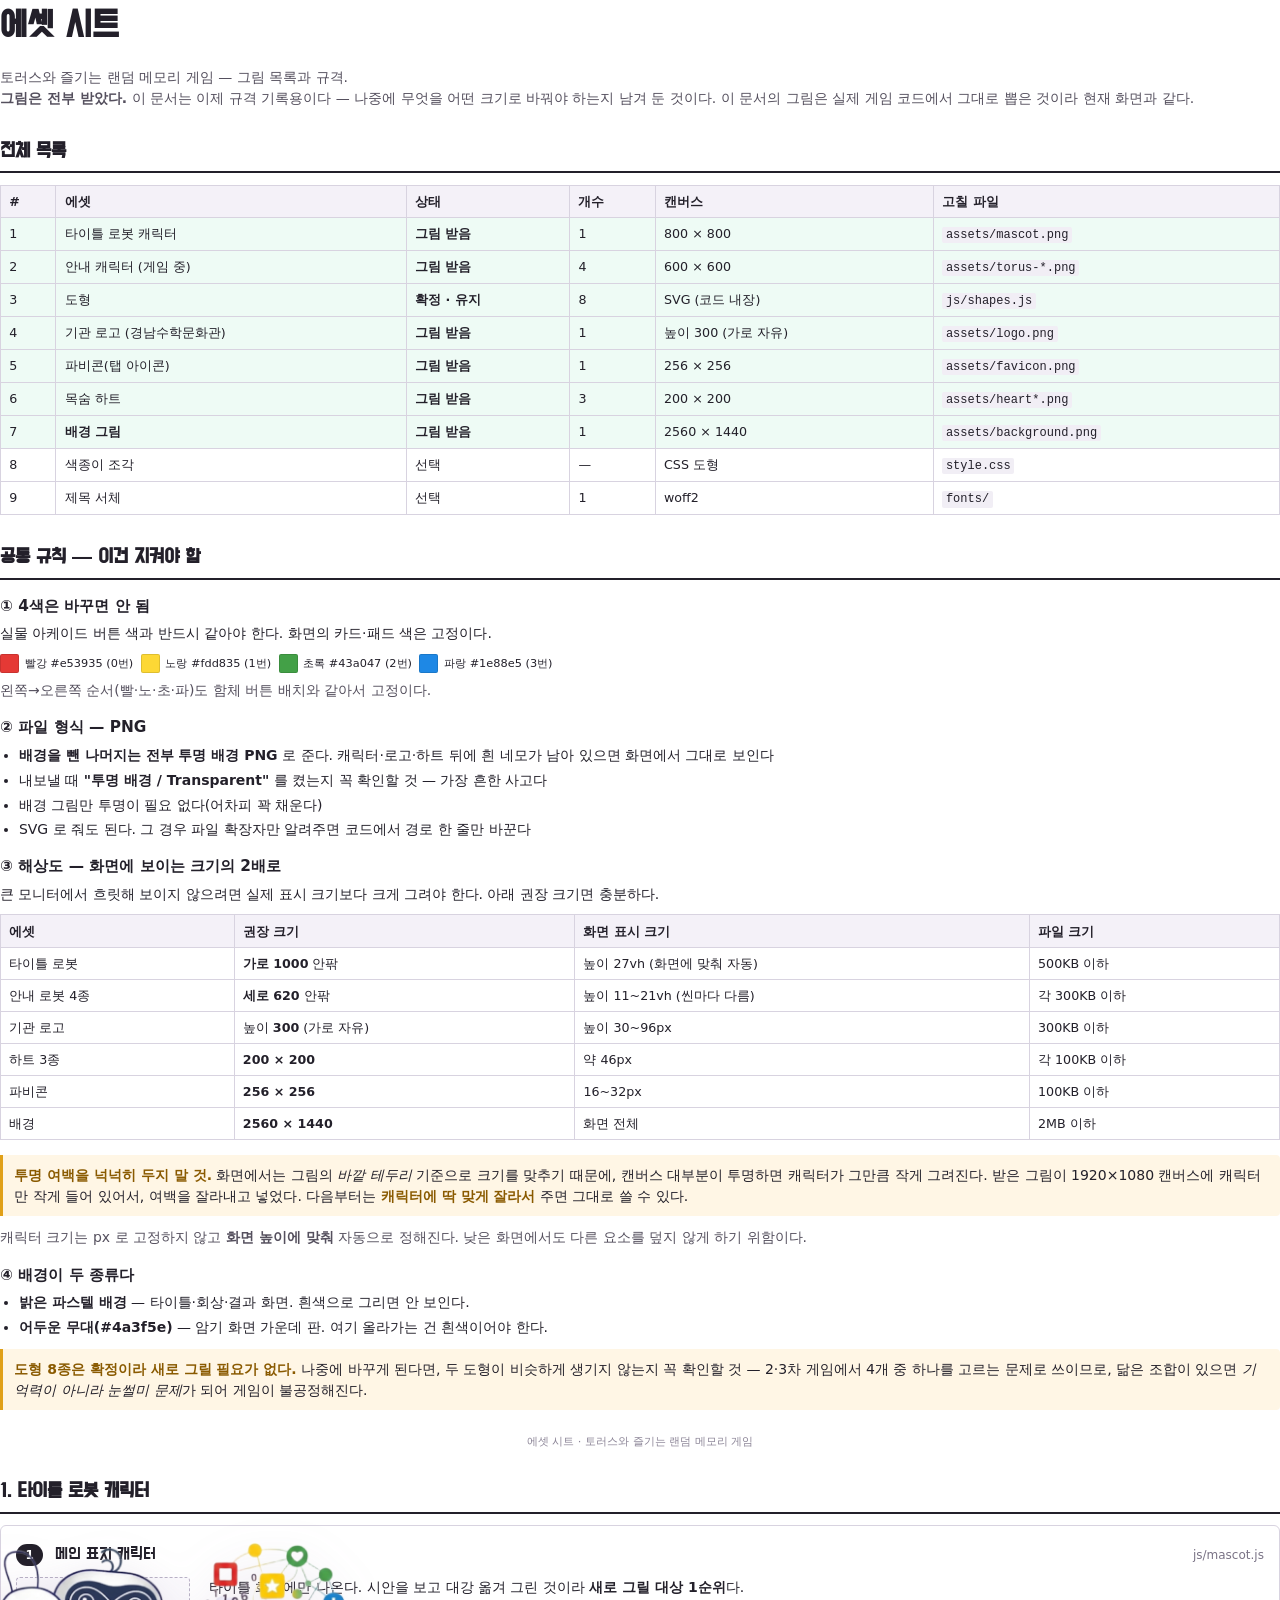
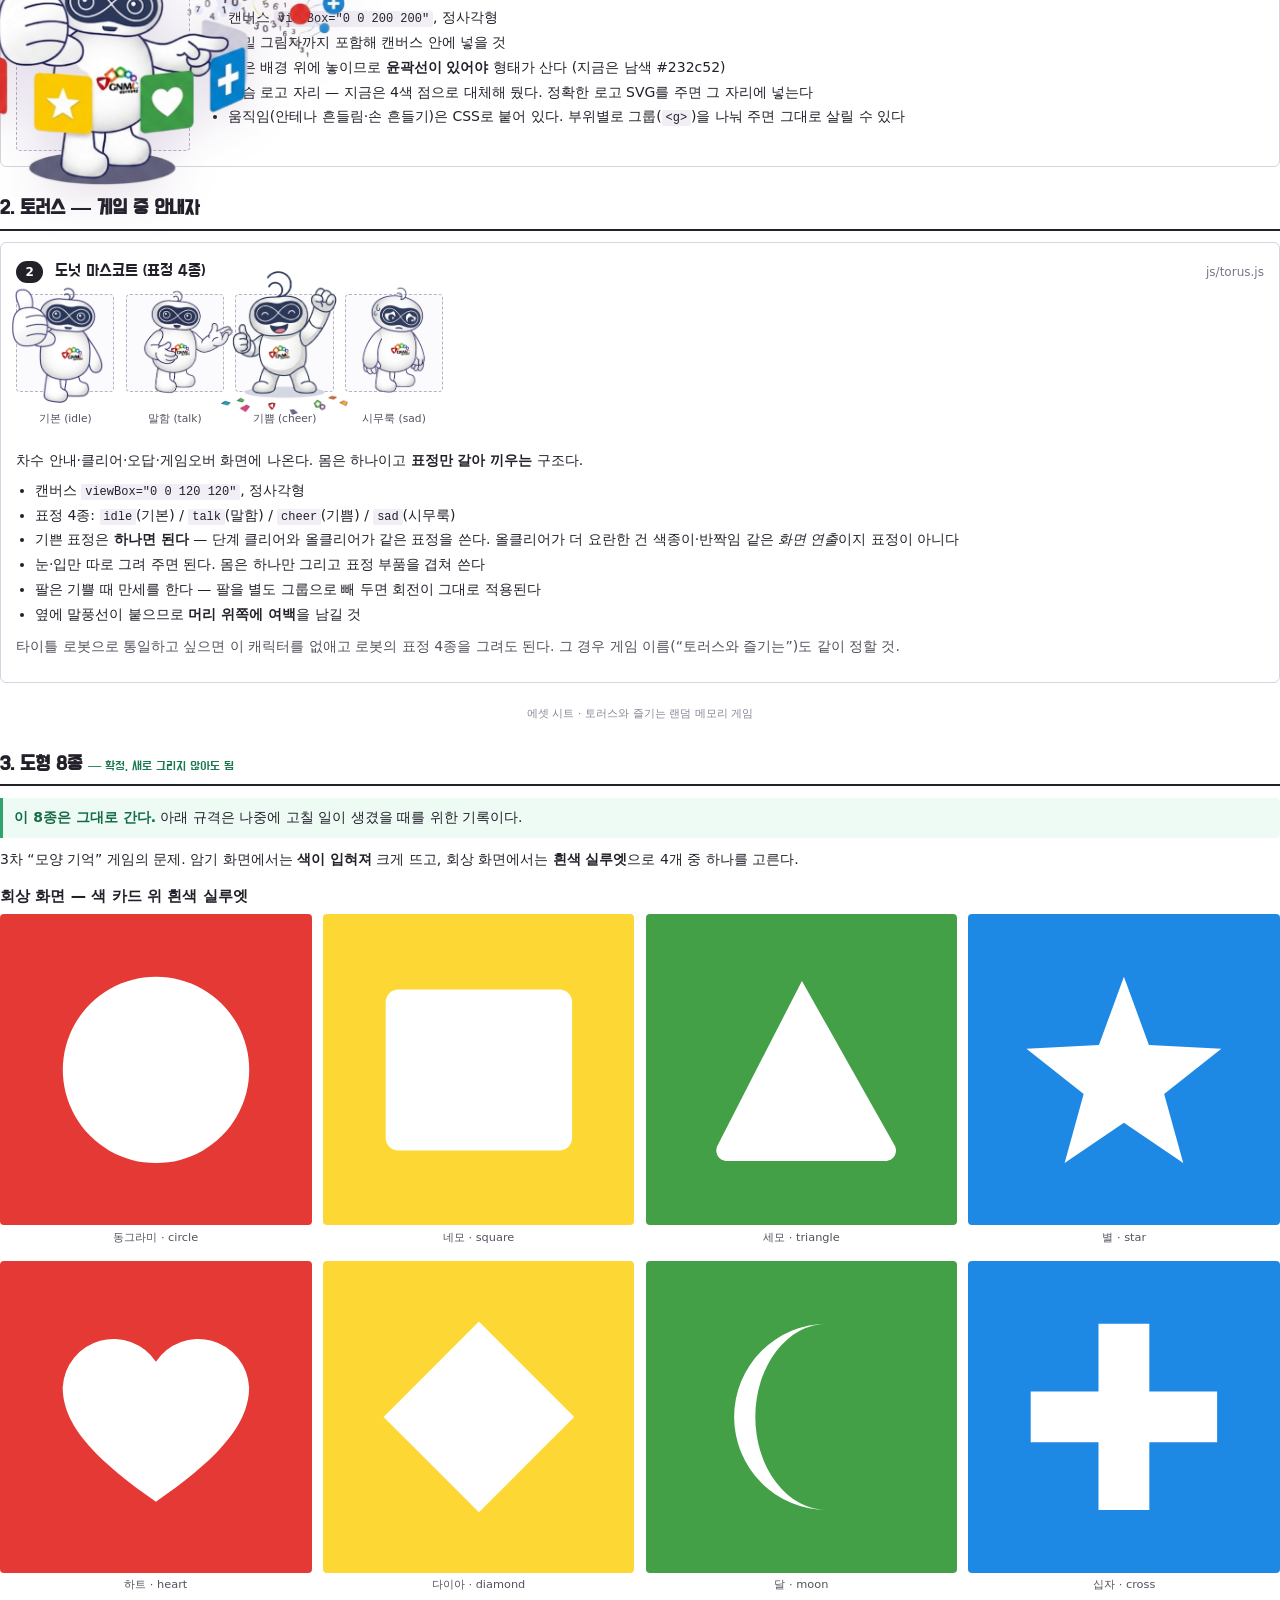
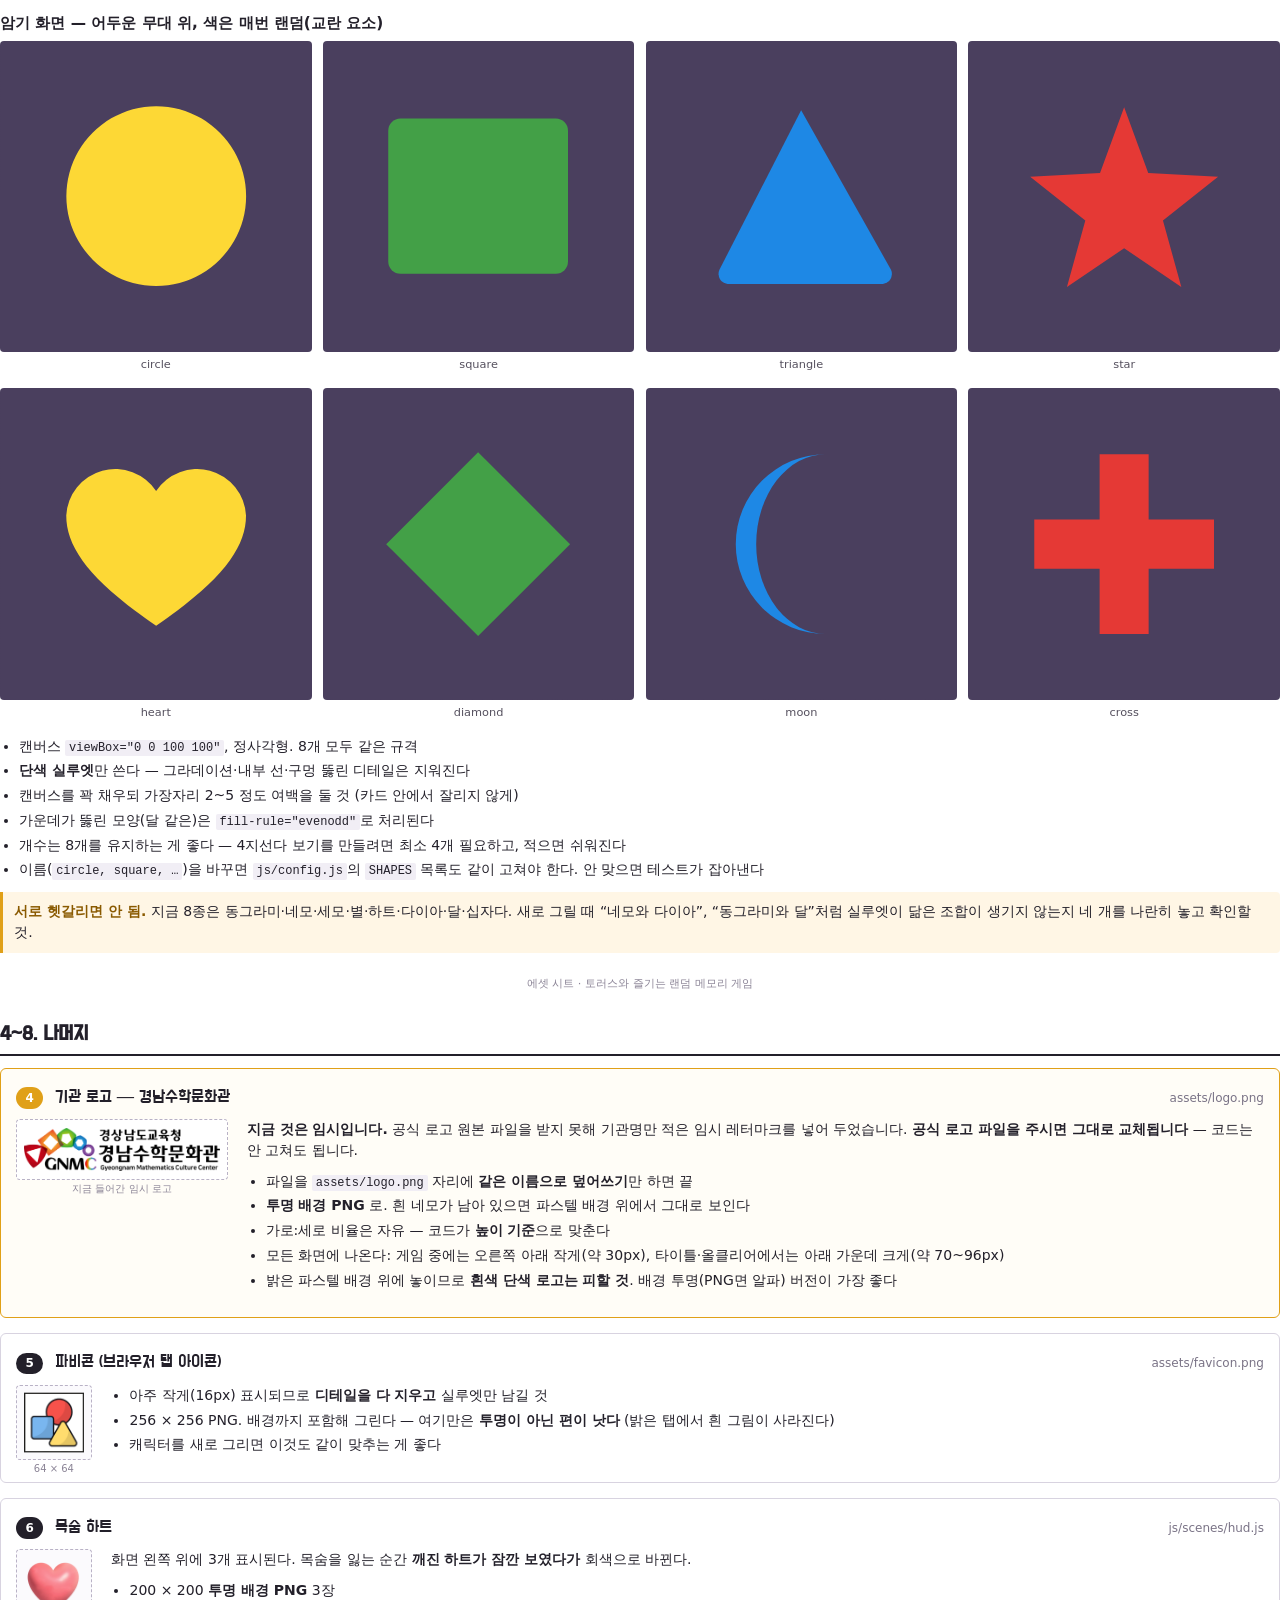
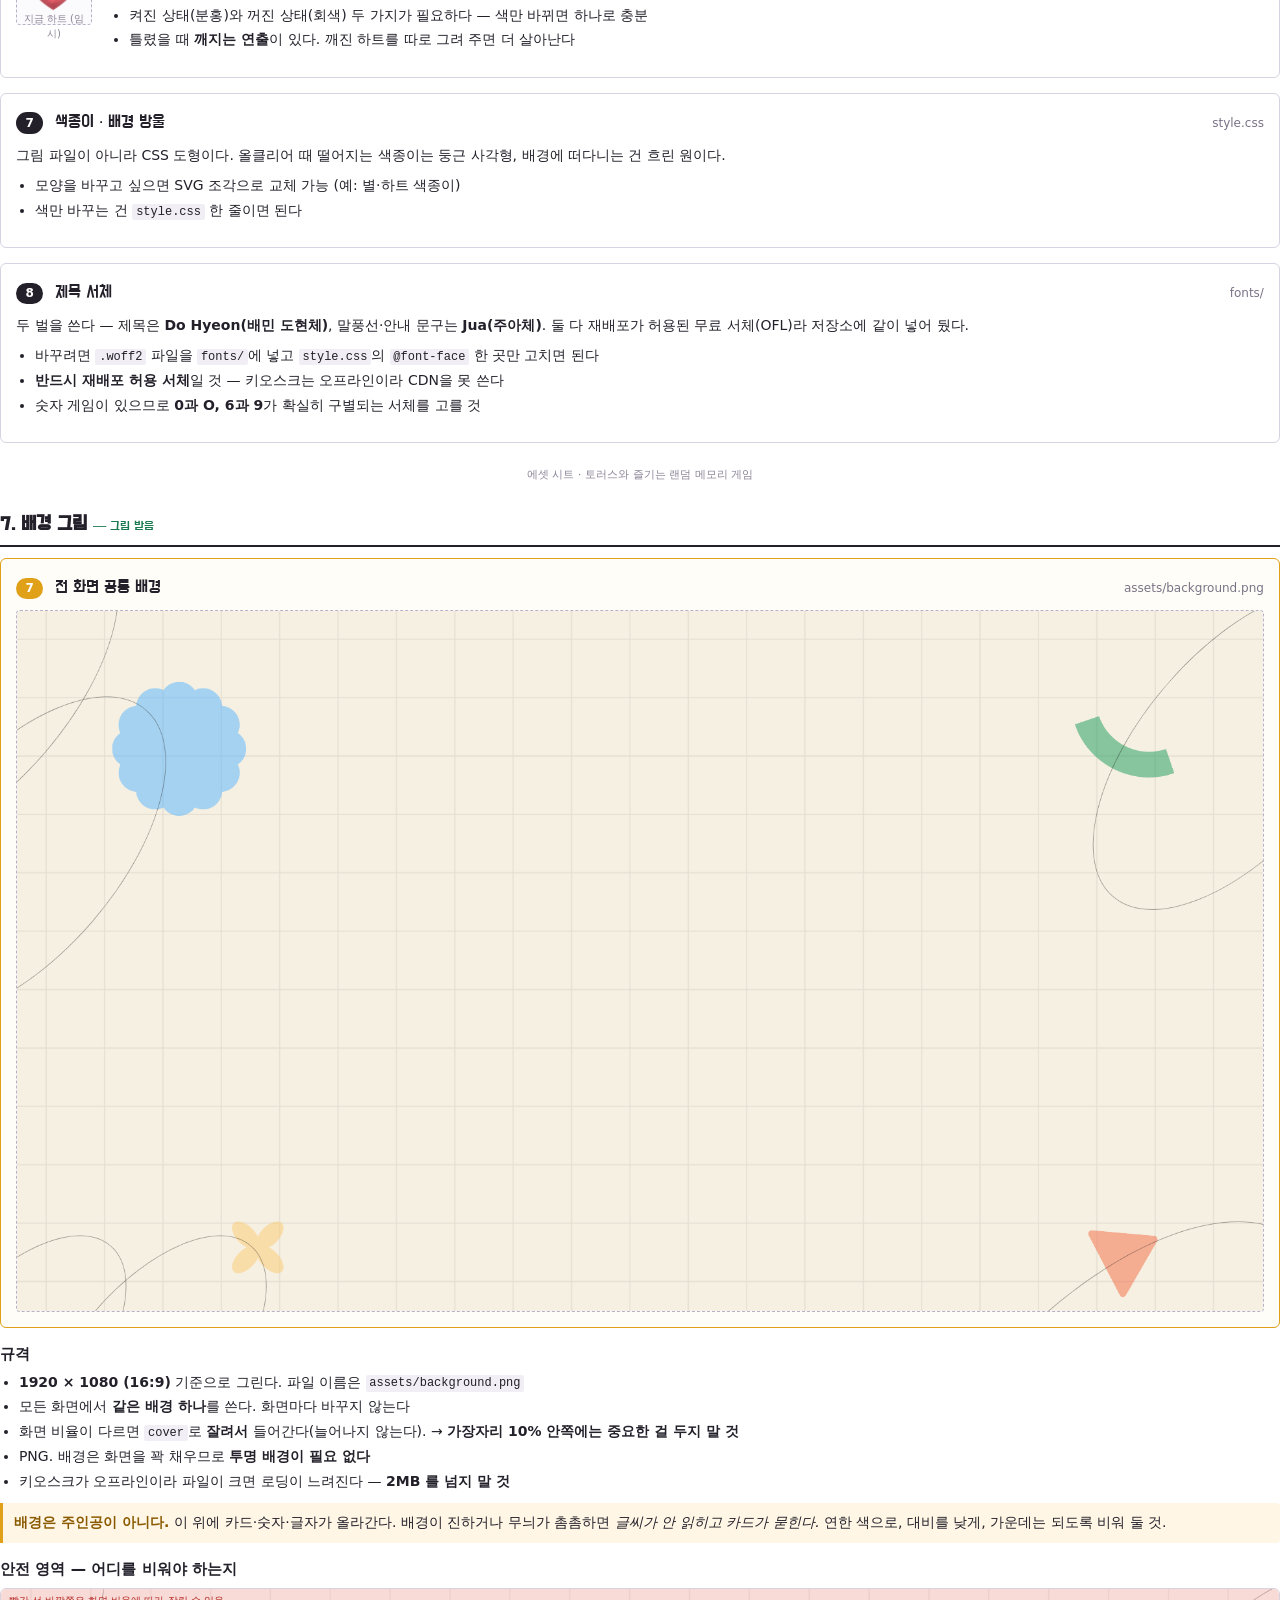
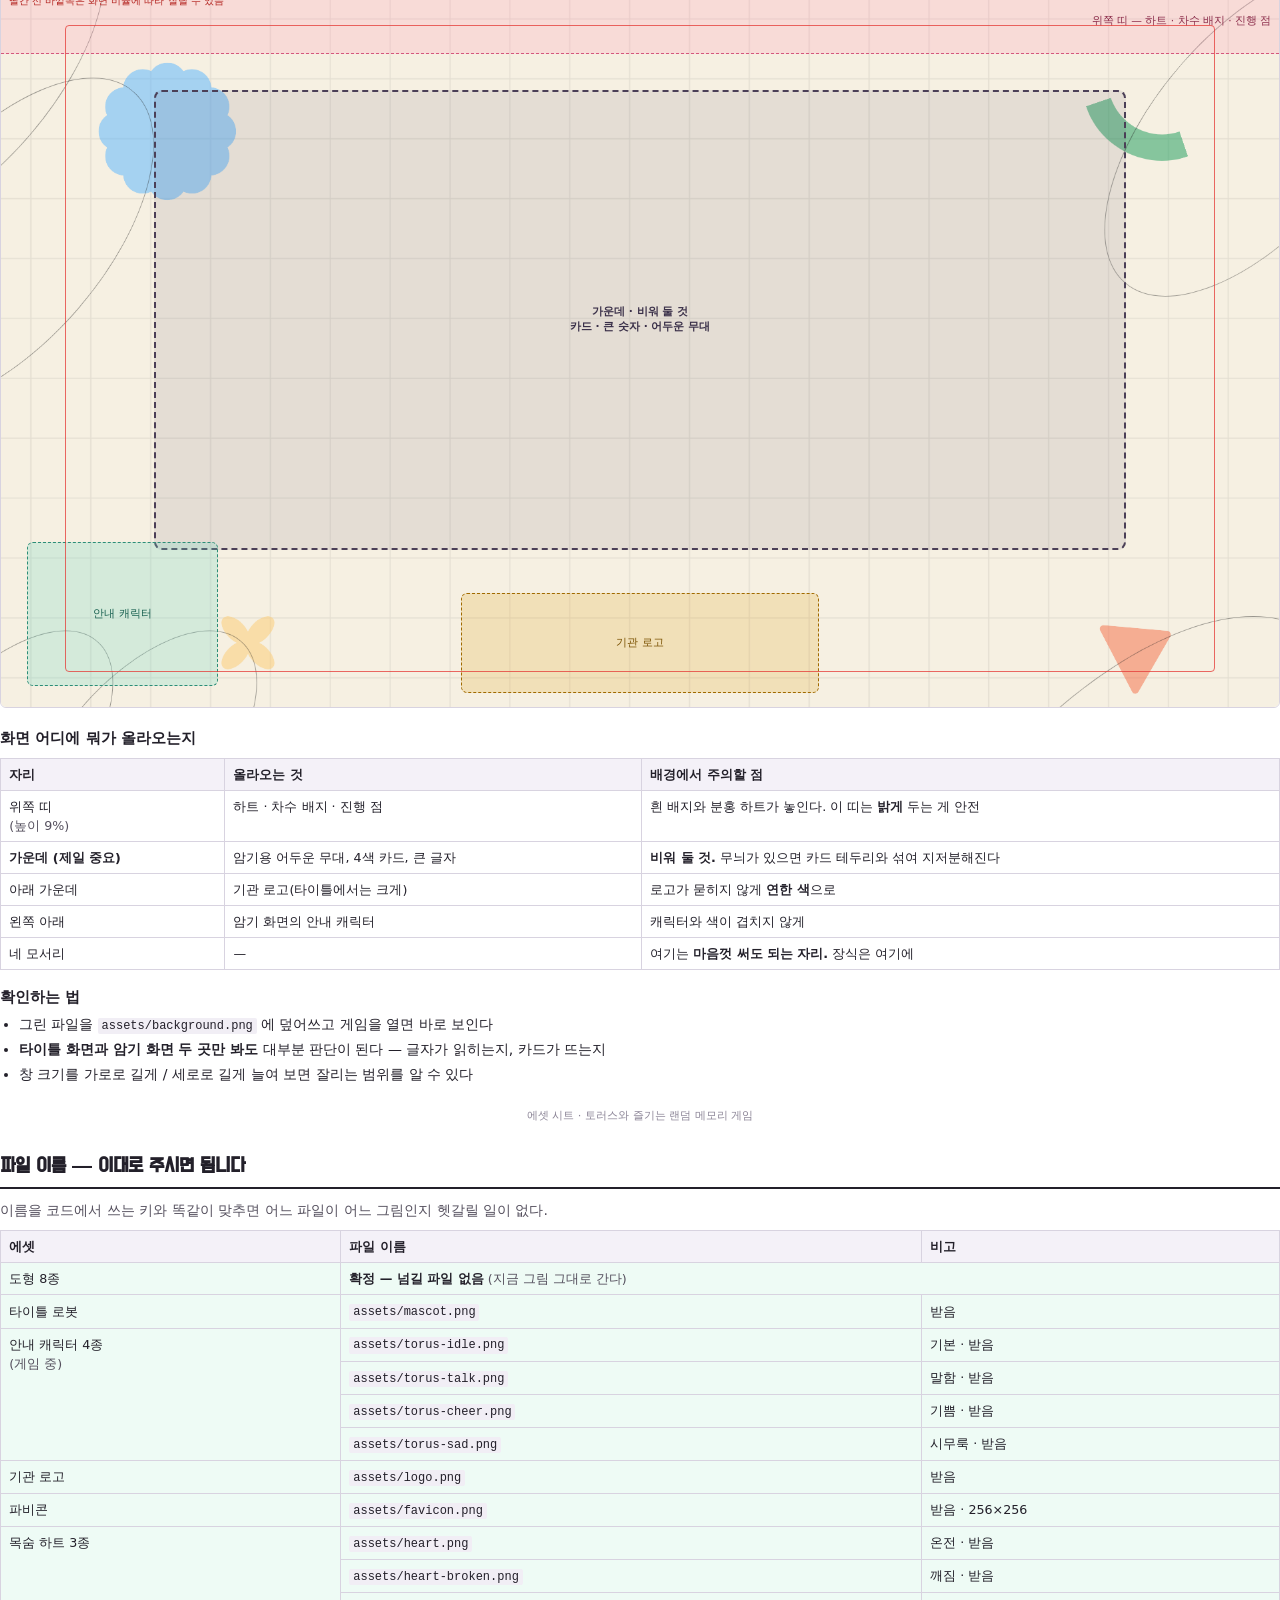
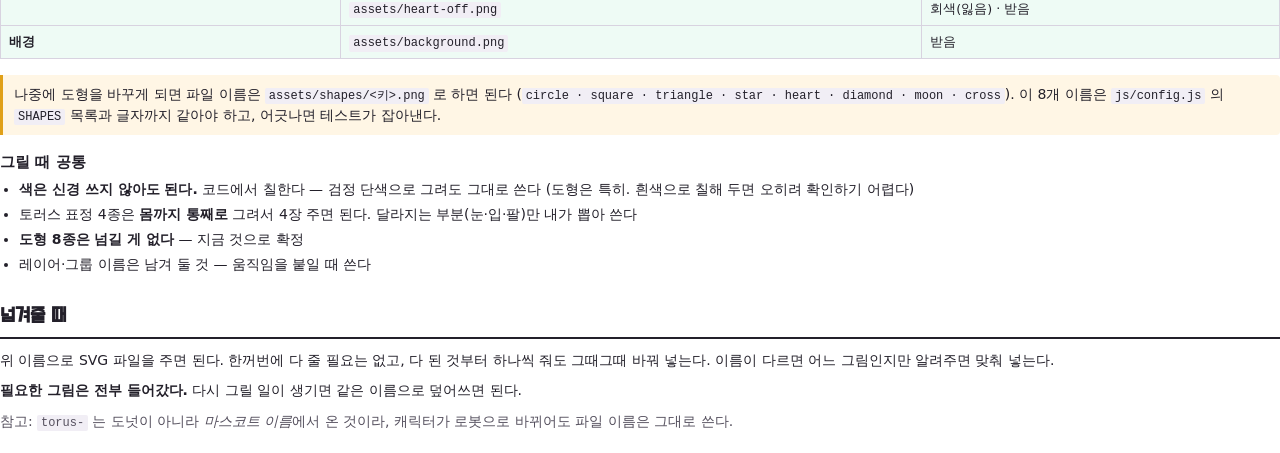
==== commit fa9617f3: "본문 서체를 주아체로 바꾸고 작은 요소들을 키운다 말풍선을 비롯한 본문 글씨가 시스템 기본 서체라 딱딱했다. 둥글고 귀여운 주아체(Jua)로 바꿨다. 제목은 그대로 도현체를 쓴다." ====
--- a/docs/assets.html
+++ b/docs/assets.html
@@ -436,7 +436,7 @@
       <span class="asset-file">fonts/</span>
     </div>
     <div class="asset-spec">
-      <p>지금은 <strong>Do Hyeon(배민 도현체)</strong>. 재배포가 허용된 무료 서체(OFL)라 저장소에 같이 넣어 뒀다.</p>
+      <p>두 벌을 쓴다 — 제목은 <strong>Do Hyeon(배민 도현체)</strong>, 말풍선·안내 문구는 <strong>Jua(주아체)</strong>. 둘 다 재배포가 허용된 무료 서체(OFL)라 저장소에 같이 넣어 뒀다.</p>
       <ul>
         <li>바꾸려면 <code>.woff2</code> 파일을 <code>fonts/</code>에 넣고 <code>style.css</code>의 <code>@font-face</code> 한 곳만 고치면 된다</li>
         <li><strong>반드시 재배포 허용 서체</strong>일 것 — 키오스크는 오프라인이라 CDN을 못 쓴다</li>
--- a/style.css
+++ b/style.css
@@ -8,10 +8,19 @@
    ================================================================== */
 
 /* 로컬 번들 웹폰트 — CDN 링크 금지(오프라인 키오스크 필수 조건).
-   Do Hyeon (배민 도현체), SIL Open Font License 1.1. 출처는 README 참조. */
+   둘 다 SIL Open Font License 1.1. 출처와 라이선스는 README·fonts/ 참조.
+     Do Hyeon (배민 도현체) — 제목·큰 글씨
+     Jua (주아체)          — 말풍선·안내 문구 등 나머지 전부 */
 @font-face {
   font-family: 'Do Hyeon';
   src: url('fonts/DoHyeon-Regular.woff2') format('woff2');
+  font-weight: 400;
+  font-style: normal;
+  font-display: swap;
+}
+@font-face {
+  font-family: 'Jua';
+  src: url('fonts/Jua-Regular.woff2') format('woff2');
   font-weight: 400;
   font-style: normal;
   font-display: swap;
@@ -42,8 +51,8 @@
 
   --display: 'Do Hyeon', 'Apple SD Gothic Neo', 'Malgun Gothic',
              'Noto Sans KR', sans-serif;
-  --body: system-ui, -apple-system, 'Apple SD Gothic Neo', 'Malgun Gothic',
-          'Noto Sans KR', sans-serif;
+  --body: 'Jua', 'Apple SD Gothic Neo', 'Malgun Gothic',
+          'Noto Sans KR', system-ui, sans-serif;
 
   --radius: 24px;
   --hud-h: 9vh;
@@ -163,8 +172,8 @@
 
 /* 하트는 그림 파일 3종을 쓴다 (assets/heart*.png). 서체에 따라 모양이 달라지지 않게. */
 .heart {
-  width: clamp(22px, 3.4vh, 46px);
-  height: clamp(22px, 3.4vh, 46px);
+  width: clamp(30px, 4.8vh, 64px);
+  height: clamp(30px, 4.8vh, 64px);
   display: block;
   transition: transform 200ms, opacity 200ms;
 }
@@ -186,8 +195,8 @@
   background: rgba(255, 255, 255, 0.78);
   border: 1px solid rgba(160, 140, 180, 0.18);
   border-radius: 999px;
-  padding: 0.5vh 1vw;
-  font-size: clamp(10px, 1.4vh, 17px);
+  padding: 0.6vh 1.2vw;
+  font-size: clamp(12px, 1.8vh, 23px);
   color: var(--ink-dim);
   white-space: nowrap;
 }
@@ -852,12 +861,12 @@
 
 /* 씬마다 캐릭터가 차지해도 되는 높이가 다르다 */
 .intro-torus    .torus { --char-h: clamp(95px, 21vh, 260px); }
-.present-torus  .torus { --char-h: clamp(55px, 11vh, 135px); }
+.present-torus  .torus { --char-h: clamp(80px, 16vh, 195px); }
 .clear-torus    .torus { --char-h: clamp(90px, 20vh, 250px); }
 .miss-torus     .torus { --char-h: clamp(75px, 16vh, 200px); }
 .gameover-torus .torus { --char-h: clamp(75px, 15vh, 190px); }
 .allclear-torus .torus { --char-h: clamp(95px, 21vh, 270px); }
-.attract-guide  .torus { --char-h: clamp(55px, 12vh, 150px); }
+.attract-guide  .torus { --char-h: clamp(85px, 17vh, 205px); }
 
 .torus-body {
   position: relative;
@@ -878,9 +887,9 @@
   max-width: min(60vw, 620px);
   background: var(--panel);
   color: var(--ink);
-  font-size: clamp(13px, 2.1vh, 26px);
+  font-size: clamp(16px, 2.7vh, 34px);
   line-height: 1.35;
-  padding: 1.1vh 1.6vw;
+  padding: 1.2vh 1.8vw;
   border-radius: 22px;
   text-align: center;
   box-shadow: var(--shadow-soft);
@@ -1016,15 +1025,15 @@
   gap: 0.6vw;
   background: var(--panel);
   border-radius: 999px;
-  padding: 0.7vh 1.4vw;
-  font-size: clamp(11px, 1.6vh, 20px);
+  padding: 1vh 2vw;
+  font-size: clamp(15px, 2.4vh, 30px);
   color: var(--ink);
-  letter-spacing: 0.06em;
+  letter-spacing: 0.04em;
   box-shadow: var(--shadow-soft);
 }
 .attract-dot {
-  width: 9px;
-  height: 9px;
+  width: clamp(9px, 1.4vh, 16px);
+  height: clamp(9px, 1.4vh, 16px);
   border-radius: 50%;
   background: var(--c-red);
   animation: blink 1.2s ease-in-out infinite;
@@ -1043,11 +1052,11 @@
   left: 50%;
   transform: translateX(-50%);
   font-family: var(--display);
-  font-size: clamp(15px, 2.4vh, 30px);
+  font-size: clamp(18px, 3vh, 38px);
   color: var(--ink);
   background: var(--panel);
   border-radius: 999px;
-  padding: 0.8vh 2vw;
+  padding: 1vh 2.4vw;
   box-shadow: var(--shadow-soft);
 }
 
